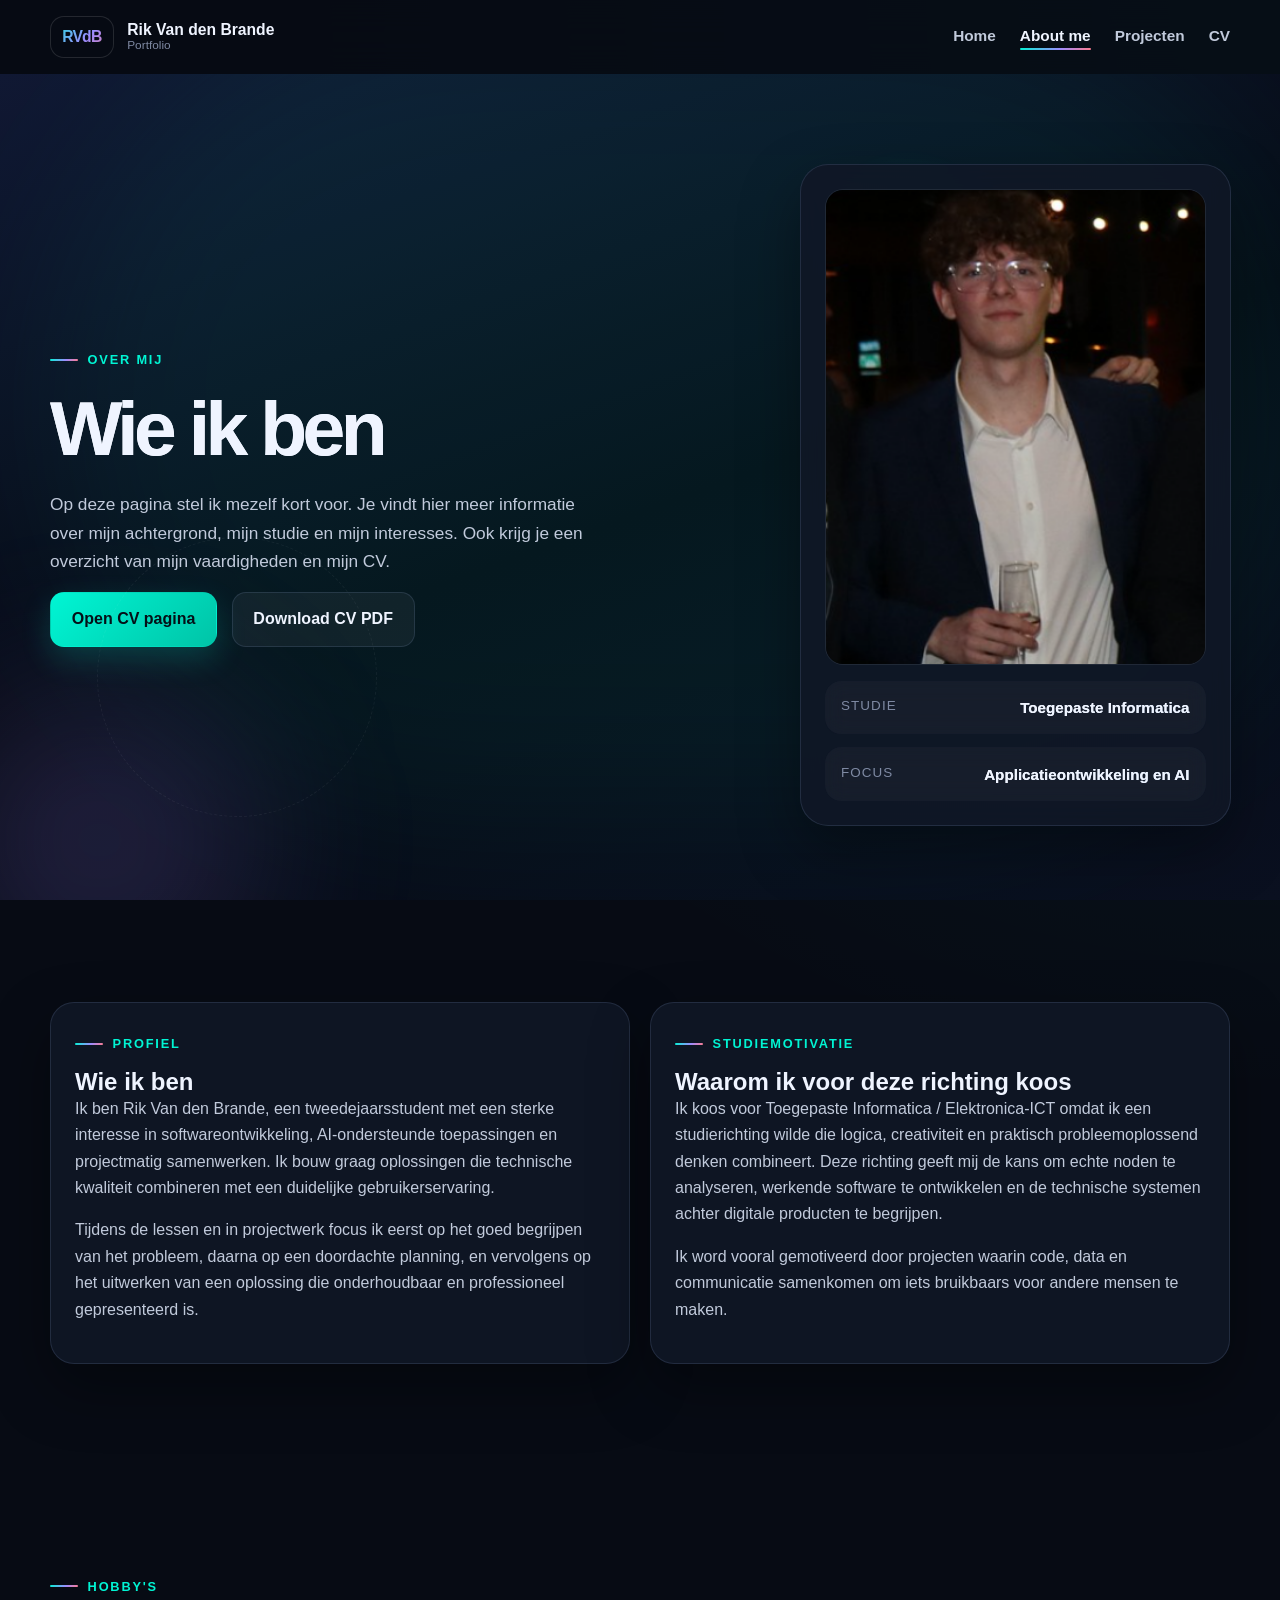
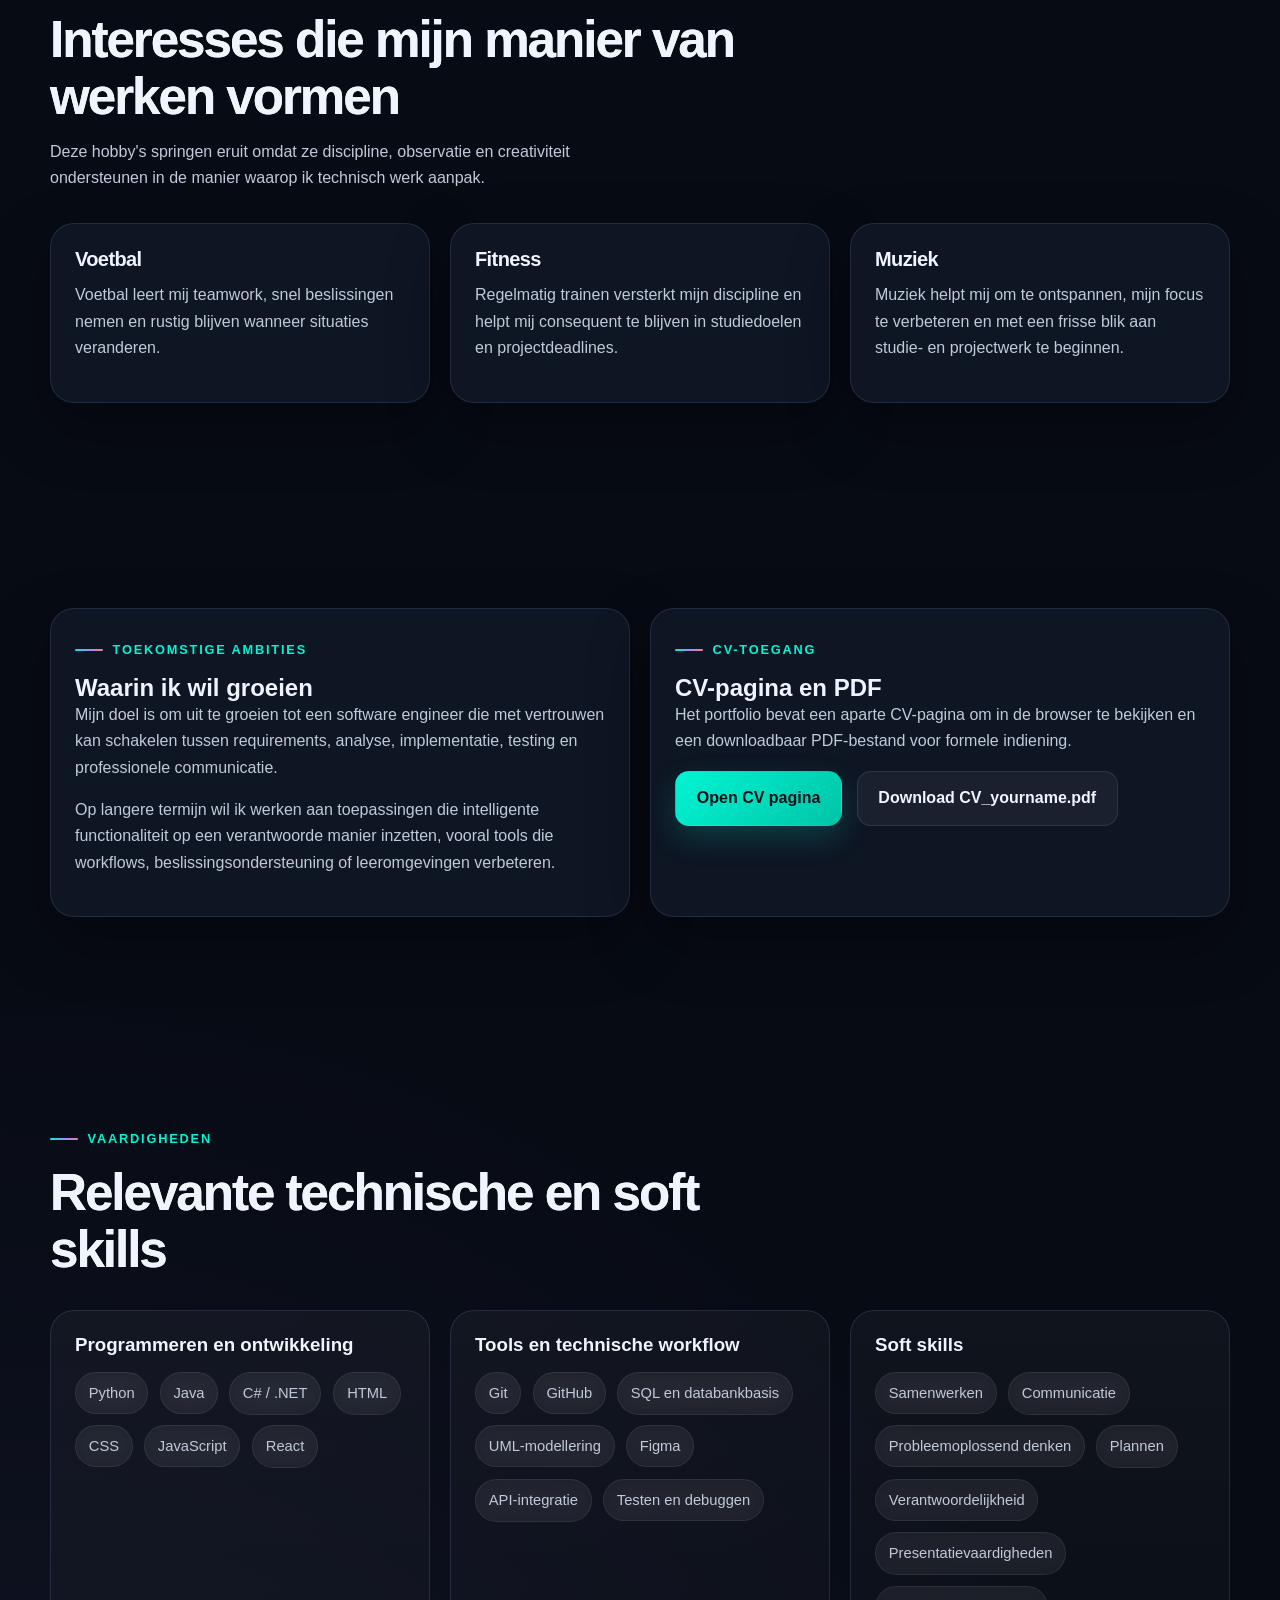
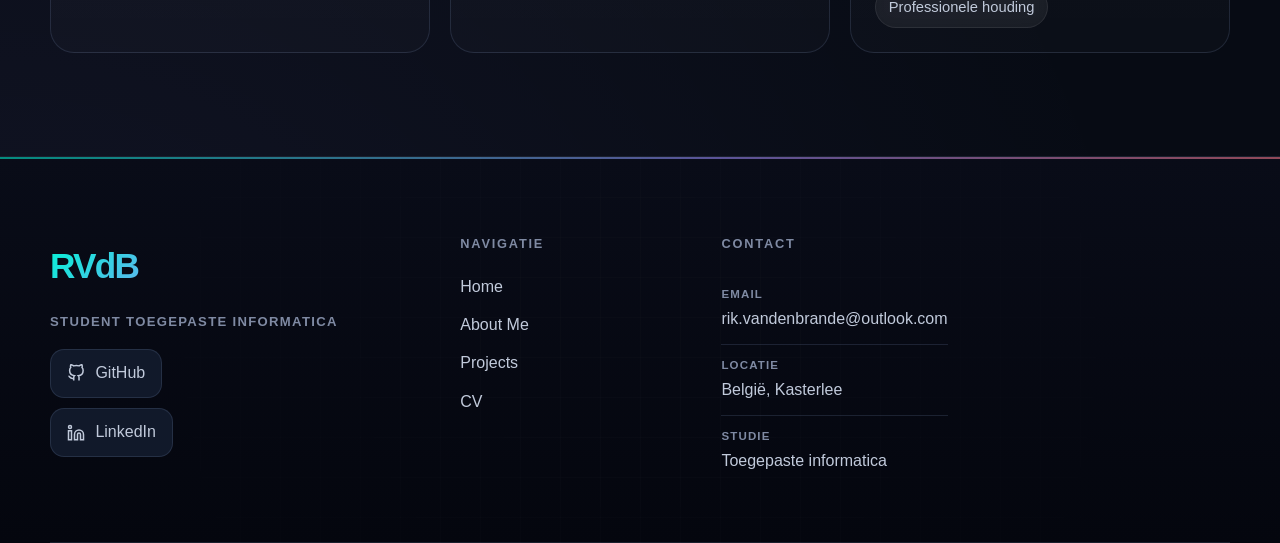
==== about.html @ 9d4559d2 "portfolio" ====
<!DOCTYPE html>
<html lang="nl">
<head>
  <meta charset="UTF-8">
  <meta name="viewport" content="width=device-width, initial-scale=1.0">
  <meta name="description" content="Over Rik Van den Brande: profiel, hobby's, motivatie, ambities en vaardigheden.">
  <title>Over Mij | Rik Van den Brande Portfolio</title>
  <link rel="stylesheet" href="portfolio.css">
</head>
<body>
  <a class="skip-link" href="#main-content">Ga naar de inhoud</a>
  <header class="site-header" id="site-header">
    <div class="container nav">
      <a class="brand" href="index.html">
        <span class="brand__mark">RVdB</span>
        <span class="brand__text">
          <span class="brand__name">Rik Van den Brande</span>
          <span class="brand__role">Portfolio</span>
        </span>
      </a>
      <button class="nav__toggle" id="nav-toggle" aria-expanded="false" aria-controls="nav-links" aria-label="Navigatie openen of sluiten">
        <span></span>
        <span></span>
        <span></span>
      </button>
      <nav aria-label="Hoofdnavigatie">
        <ul class="nav__links" id="nav-links">
          <li><a class="nav__link" href="index.html">Home</a></li>
          <li><a class="nav__link" href="about.html" aria-current="page">About me</a></li>
          <li><a class="nav__link" href="projects.html">Projecten</a></li>
          <li><a class="nav__link" href="cv.html">CV</a></li>
        </ul>
      </nav>
    </div>
  </header>

  <main class="page-main" id="main-content">
    <section class="hero">
      <div class="container page-hero__inner">
        <div class="page-hero__content">
          <div class="eyebrow">Over Mij</div>
          <h1>Wie ik ben</h1>
          <p class="lead">
            Op deze pagina stel ik mezelf kort voor. Je vindt hier meer informatie over mijn achtergrond, mijn studie en mijn interesses. Ook krijg je een overzicht van mijn vaardigheden en mijn CV.
          </p>
          <div class="action-row">
            <a class="btn btn--primary" href="cv.html">Open CV pagina</a>
            <a class="btn btn--secondary" href="CV_yourname.pdf" download>Download CV PDF</a>
          </div>
        </div>
        <aside class="hero-card" aria-label="Profielfoto en samenvatting">
          <div class="hero-card__photo">
            <img src="assets/profile-photo.png" alt="Professioneel portret van Rik Van den Brande">
          </div>
          <div class="hero-card__meta">
            <div class="meta-pill">
              <span>Studie</span>
              <strong>Toegepaste Informatica</strong>
            </div>
            <div class="meta-pill">
              <span>Focus</span>
              <strong>Applicatieontwikkeling en AI</strong>
            </div>
          </div>
        </aside>
      </div>
    </section>

    <section class="section">
      <div class="container details-grid">
        <article class="panel reveal">
          <div class="eyebrow">Profiel</div>
          <h2>Wie ik ben</h2>
          <p>
            Ik ben Rik Van den Brande, een tweedejaarsstudent met een sterke interesse in softwareontwikkeling, AI-ondersteunde toepassingen en projectmatig samenwerken. Ik bouw graag oplossingen die technische kwaliteit combineren met een duidelijke gebruikerservaring.
          </p>
          <p>
            Tijdens de lessen en in projectwerk focus ik eerst op het goed begrijpen van het probleem, daarna op een doordachte planning, en vervolgens op het uitwerken van een oplossing die onderhoudbaar en professioneel gepresenteerd is.
          </p>
        </article>

        <article class="panel reveal">
          <div class="eyebrow">Studiemotivatie</div>
          <h2>Waarom ik voor deze richting koos</h2>
          <p>
            Ik koos voor Toegepaste Informatica / Elektronica-ICT omdat ik een studierichting wilde die logica, creativiteit en praktisch probleemoplossend denken combineert. Deze richting geeft mij de kans om echte noden te analyseren, werkende software te ontwikkelen en de technische systemen achter digitale producten te begrijpen.
          </p>
          <p>
            Ik word vooral gemotiveerd door projecten waarin code, data en communicatie samenkomen om iets bruikbaars voor andere mensen te maken.
          </p>
        </article>
      </div>
    </section>

    <section class="section">
      <div class="container">
        <div class="section-header reveal">
          <div class="eyebrow">Hobby's</div>
          <h2>Interesses die mijn manier van werken vormen</h2>
          <p>Deze hobby's springen eruit omdat ze discipline, observatie en creativiteit ondersteunen in de manier waarop ik technisch werk aanpak.</p>
        </div>
        <div class="hobby-grid">
          <article class="card reveal">
            <h3>Voetbal</h3>
            <p>
              Voetbal leert mij teamwork, snel beslissingen nemen en rustig blijven wanneer situaties veranderen.
            </p>
          </article>
          <article class="card reveal">
            <h3>Fitness</h3>
            <p>
              Regelmatig trainen versterkt mijn discipline en helpt mij consequent te blijven in studiedoelen en projectdeadlines.
            </p>
          </article>
          <article class="card reveal">
            <h3>Muziek</h3>
            <p>
              Muziek helpt mij om te ontspannen, mijn focus te verbeteren en met een frisse blik aan studie- en projectwerk te beginnen.
            </p>
          </article>
        </div>
      </div>
    </section>

    <section class="section">
      <div class="container grid-two">
        <article class="panel reveal">
          <div class="eyebrow">Toekomstige ambities</div>
          <h2>Waarin ik wil groeien</h2>
          <p>
            Mijn doel is om uit te groeien tot een software engineer die met vertrouwen kan schakelen tussen requirements, analyse, implementatie, testing en professionele communicatie.
          </p>
          <p>
            Op langere termijn wil ik werken aan toepassingen die intelligente functionaliteit op een verantwoorde manier inzetten, vooral tools die workflows, beslissingsondersteuning of leeromgevingen verbeteren.
          </p>
        </article>

        <article class="panel reveal">
          <div class="eyebrow">CV-toegang</div>
          <h2>CV-pagina en PDF</h2>
          <p>
            Het portfolio bevat een aparte CV-pagina om in de browser te bekijken en een downloadbaar PDF-bestand voor formele indiening.
          </p>
          <div class="action-row">
            <a class="btn btn--primary" href="cv.html">Open CV pagina</a>
            <a class="btn btn--secondary" href="CV_yourname.pdf" download>Download CV_yourname.pdf</a>
          </div>
        </article>
      </div>
    </section>

    <section class="section">
      <div class="container">
        <div class="section-header reveal">
          <div class="eyebrow">Vaardigheden</div>
          <h2>Relevante technische en soft skills</h2>
        </div>
        <div class="skills-grid">
          <section class="skill-group reveal">
            <h3>Programmeren en ontwikkeling</h3>
            <ul>
              <li>Python</li>
              <li>Java</li>
              <li>C# / .NET</li>
              <li>HTML</li>
              <li>CSS</li>
              <li>JavaScript</li>
              <li>React</li>
            </ul>
          </section>
          <section class="skill-group reveal">
            <h3>Tools en technische workflow</h3>
            <ul>
              <li>Git</li>
              <li>GitHub</li>
              <li>SQL en databankbasis</li>
              <li>UML-modellering</li>
              <li>Figma</li>
              <li>API-integratie</li>
              <li>Testen en debuggen</li>
            </ul>
          </section>
          <section class="skill-group reveal">
            <h3>Soft skills</h3>
            <ul>
              <li>Samenwerken</li>
              <li>Communicatie</li>
              <li>Probleemoplossend denken</li>
              <li>Plannen</li>
              <li>Verantwoordelijkheid</li>
              <li>Presentatievaardigheden</li>
              <li>Professionele houding</li>
            </ul>
          </section>
        </div>
      </div>
    </section>
  </main>

  <footer class="footer">
    <div class="footer__glow-1"></div>
    <div class="footer__glow-2"></div>
    <div class="container">
      <div class="footer__main">
        <div class="footer__brand">
          <span class="footer__brand-logo">RVdB</span>
          <p class="footer__brand-tagline">Student Toegepaste informatica</p>

          <div class="footer__socials">
            <a href="https://github.com/RikVandenBrande" target="_blank" rel="noopener noreferrer" class="footer__social-btn footer__social-btn--labeled">
              <svg width="18" height="18" viewBox="0 0 24 24" fill="none" stroke="currentColor" stroke-width="2"><path d="M9 19c-5 1.5-5-2.5-7-3m14 6v-3.87a3.37 3.37 0 0 0-.94-2.61c3.14-.35 6.44-1.54 6.44-7A5.44 5.44 0 0 0 20 4.77 5.07 5.07 0 0 0 19.91 1S18.73.65 16 2.48a13.38 13.38 0 0 0-7 0C6.27.65 5.09 1 5.09 1A5.07 5.07 0 0 0 5 4.77a5.44 5.44 0 0 0-1.5 3.78c0 5.42 3.3 6.61 6.44 7A3.37 3.37 0 0 0 9 18.13V22"></path></svg>
              <span>GitHub</span>
            </a>
            <a href="https://www.linkedin.com/in/rik-van-den-brande-697075332/" target="_blank" rel="noopener noreferrer" class="footer__social-btn footer__social-btn--labeled footer__social-btn--linkedin">
              <svg width="18" height="18" viewBox="0 0 24 24" fill="none" stroke="currentColor" stroke-width="2"><path d="M16 8a6 6 0 0 1 6 6v7h-4v-7a2 2 0 0 0-2-2 2 2 0 0 0-2 2v7h-4v-7a6 6 0 0 1 6-6z"></path><rect x="2" y="9" width="4" height="12"></rect><circle cx="4" cy="4" r="2"></circle></svg>
              <span>LinkedIn</span>
            </a>
          </div>
        </div>

        <div class="footer__col">
          <h4 class="footer__col-title">Navigatie</h4>
          <ul>
            <li><a href="index.html">Home</a></li>
            <li><a href="about.html">About Me</a></li>
            <li><a href="projects.html">Projects</a></li>
            <li><a href="cv.html">CV</a></li>
          </ul>
        </div>


        <div class="footer__col">
          <h4 class="footer__col-title">Contact</h4>
          <div class="footer__contact-item">
            <span class="footer__contact-label">Email</span>
            <a href="mailto:rik.vandenbrande@outlook.com" class="footer__contact-value">rik.vandenbrande@outlook.com</a>
          </div>
          <div class="footer__contact-item">
            <span class="footer__contact-label">Locatie</span>
            <span class="footer__contact-value">België, Kasterlee</span>
          </div>
          <div class="footer__contact-item">
            <span class="footer__contact-label">Studie</span>
            <span class="footer__contact-value">Toegepaste informatica</span>
          </div>
        </div>
      </div>
    </div>
  </footer>

  <script>
    (function () {
      const header = document.getElementById("site-header");
      const toggle = document.getElementById("nav-toggle");
      const links = document.getElementById("nav-links");

      function updateHeader() {
        if (window.scrollY > 12) {
          header.classList.add("is-scrolled");
        } else {
          header.classList.remove("is-scrolled");
        }
      }

      function closeMenu() {
        toggle.setAttribute("aria-expanded", "false");
        links.classList.remove("is-open");
      }

      toggle.addEventListener("click", function () {
        const expanded = toggle.getAttribute("aria-expanded") === "true";
        toggle.setAttribute("aria-expanded", String(!expanded));
        links.classList.toggle("is-open");
      });

      links.querySelectorAll("a").forEach(function (link) {
        link.addEventListener("click", closeMenu);
      });

      // Magnetic button effect
      const buttons = document.querySelectorAll(".btn");
      buttons.forEach(function (btn) {
        btn.addEventListener("mousemove", function (e) {
          const rect = btn.getBoundingClientRect();
          const x = e.clientX - rect.left - rect.width / 2;
          const y = e.clientY - rect.top - rect.height / 2;

          btn.style.transform = `translateY(-2px) scale(1.02) translate(${x * 0.15}px, ${y * 0.15}px)`;
        });

        btn.addEventListener("mouseleave", function () {
          btn.style.transform = "";
        });
      });

      const reveals = document.querySelectorAll(".reveal");
      if ("IntersectionObserver" in window) {
        const observer = new IntersectionObserver(function (entries) {
          entries.forEach(function (entry) {
            if (entry.isIntersecting) {
              entry.target.classList.add("is-visible");
              observer.unobserve(entry.target);
            }
          });
        }, { threshold: 0.15 });

        reveals.forEach(function (item) {
          observer.observe(item);
        });
      } else {
        reveals.forEach(function (item) {
          item.classList.add("is-visible");
        });
      }

      requestAnimationFrame(function () {
        document.body.classList.add("is-ready");
      });

      updateHeader();
      window.addEventListener("scroll", updateHeader, { passive: true });
    }());
  </script>
</body>
</html>
---- portfolio.css ----
:root {
  --bg: #070b14;
  --bg-soft: #0d1320;
  --bg-card: rgba(16, 23, 38, 0.88);
  --bg-card-strong: #11192a;
  --text: #eff4ff;
  --text-soft: #c1cadb;
  --text-muted: #7f8aa3;
  --border: rgba(130, 152, 194, 0.18);
  --border-strong: rgba(0, 245, 212, 0.32);
  --cyan: #00f5d4;
  --violet: #9c8cff;
  --rose: #ff7b8d;
  --gold: #ffd166;
  --green: #44d7a8;
  --shadow: 0 24px 60px rgba(0, 0, 0, 0.36);
  --radius: 24px;
  --radius-small: 14px;
  --nav-height: 74px;
  --max-width: 1180px;
  --hero-gradient: linear-gradient(160deg, #101833 0%, #060913 52%, #0a1020 100%);
  --accent-gradient: linear-gradient(135deg, #00f5d4 0%, #9c8cff 56%, #ff7b8d 100%);
  --card-gradient: linear-gradient(135deg, rgba(0, 245, 212, 0.12), rgba(156, 140, 255, 0.08));
  --font-body: "Segoe UI", Arial, sans-serif;
  --tilt-x: 0deg;
  --tilt-y: 0deg;
}

*,
*::before,
*::after {
  box-sizing: border-box;
}

html {
  scroll-behavior: smooth;
}

body {
  margin: 0;
  min-width: 320px;
  font-family: var(--font-body);
  color: var(--text);
  background:
    radial-gradient(circle at top right, rgba(0, 245, 212, 0.08), transparent 28%),
    radial-gradient(circle at bottom left, rgba(156, 140, 255, 0.08), transparent 30%),
    var(--bg);
  line-height: 1.65;
  opacity: 0;
  transform: translateY(14px);
  transition: opacity 0.55s ease, transform 0.55s ease;
}

body.is-ready {
  opacity: 1;
  transform: translateY(0);
}

img {
  max-width: 100%;
  display: block;
}

a {
  color: inherit;
  text-decoration: none;
}

p {
  margin: 0 0 1rem;
  color: var(--text-soft);
}

ul {
  margin: 0;
  padding: 0;
  list-style: none;
}

h1,
h2,
h3,
h4 {
  margin: 0;
  line-height: 1.12;
}

.container {
  width: min(var(--max-width), calc(100% - 2rem));
  margin: 0 auto;
}

.section {
  padding: clamp(4.5rem, 8vw, 7rem) 0;
}

.section-header {
  margin-bottom: 2rem;
  max-width: 700px;
}

.eyebrow {
  display: inline-flex;
  align-items: center;
  gap: 0.6rem;
  margin-bottom: 0.9rem;
  font-size: 0.8rem;
  font-weight: 700;
  letter-spacing: 0.14em;
  text-transform: uppercase;
  color: var(--cyan);
}

.eyebrow::before {
  content: "";
  width: 28px;
  height: 2px;
  border-radius: 999px;
  background: var(--accent-gradient);
}

.section-header h2 {
  font-size: clamp(2rem, 4vw, 3.2rem);
  letter-spacing: -0.04em;
}

.section-header p {
  margin-top: 0.8rem;
  max-width: 60ch;
}

.skip-link {
  position: absolute;
  left: -9999px;
  top: 0;
}

.skip-link:focus {
  left: 1rem;
  top: 1rem;
  z-index: 500;
  padding: 0.75rem 1rem;
  border-radius: 10px;
  background: #fff;
  color: #000;
}

.site-header {
  position: fixed;
  inset: 0 0 auto 0;
  z-index: 300;
  height: var(--nav-height);
  backdrop-filter: blur(18px);
  background: rgba(7, 11, 20, 0.78);
  border-bottom: 1px solid transparent;
  transition: border-color 0.25s ease, background 0.25s ease;
}

.site-header.is-scrolled {
  border-bottom-color: var(--border);
  background: rgba(7, 11, 20, 0.92);
}

.nav {
  height: 100%;
  display: flex;
  align-items: center;
  justify-content: space-between;
  gap: 1.5rem;
}

.brand {
  display: inline-flex;
  align-items: center;
  gap: 0.85rem;
  font-weight: 700;
  transition: transform 0.22s ease;
}

.brand:hover {
  transform: translateY(-2px);
}

.brand__mark {
  display: inline-flex;
  align-items: center;
  justify-content: center;
  min-width: 56px;
  height: 42px;
  padding: 0 0.7rem;
  border-radius: 14px;
  background: rgba(255, 255, 255, 0.04);
  border: 1px solid rgba(255, 255, 255, 0.12);
  background-image: var(--accent-gradient);
  -webkit-background-clip: text;
  background-clip: text;
  -webkit-text-fill-color: transparent;
  color: transparent;
  font-size: 0.98rem;
  font-weight: 800;
  letter-spacing: -0.05em;
  line-height: 1;
  white-space: nowrap;
  transition: transform 0.25s ease, box-shadow 0.25s ease, border-color 0.25s ease;
}

.brand:hover .brand__mark {
  transform: rotate(-6deg) scale(1.04);
  box-shadow: 0 14px 26px rgba(0, 245, 212, 0.16);
  border-color: rgba(0, 245, 212, 0.24);
}

.brand__text {
  display: flex;
  flex-direction: column;
  line-height: 1.1;
}

.brand__name {
  font-size: 0.98rem;
}

.brand__role {
  font-size: 0.74rem;
  color: var(--text-muted);
  font-weight: 500;
}

.nav__links {
  display: flex;
  align-items: center;
  gap: 1.5rem;
}

.nav__link {
  position: relative;
  font-size: 0.96rem;
  font-weight: 600;
  color: var(--text-soft);
  transition: color 0.2s ease, transform 0.2s ease;
}

.nav__link::after {
  content: "";
  position: absolute;
  left: 0;
  bottom: -0.35rem;
  width: 100%;
  height: 2px;
  border-radius: 999px;
  transform: scaleX(0);
  transform-origin: left;
  transition: transform 0.22s ease;
  background: var(--accent-gradient);
}

.nav__link:hover,
.nav__link[aria-current="page"] {
  color: var(--text);
  transform: translateY(-1px);
}

.nav__link:hover::after,
.nav__link[aria-current="page"]::after {
  transform: scaleX(1);
}

.nav__toggle {
  display: none;
  width: 44px;
  height: 44px;
  padding: 0;
  border: 1px solid var(--border);
  border-radius: 12px;
  background: rgba(255, 255, 255, 0.04);
  cursor: pointer;
}

.nav__toggle span {
  display: block;
  width: 20px;
  height: 2px;
  margin: 5px auto;
  background: var(--text);
  border-radius: 999px;
  transition: transform 0.2s ease, opacity 0.2s ease;
}

.nav__toggle[aria-expanded="true"] span:nth-child(1) {
  transform: translateY(7px) rotate(45deg);
}

.nav__toggle[aria-expanded="true"] span:nth-child(2) {
  opacity: 0;
}

.nav__toggle[aria-expanded="true"] span:nth-child(3) {
  transform: translateY(-7px) rotate(-45deg);
}

.page-main {
  padding-top: var(--nav-height);
}

.hero {
  position: relative;
  overflow: hidden;
  background: var(--hero-gradient);
}

.hero::before,
.hero::after {
  content: "";
  position: absolute;
  border-radius: 999px;
  filter: blur(80px);
  pointer-events: none;
  animation: heroGlow 14s ease-in-out infinite alternate;
}

.hero__inner::before,
.page-hero__inner::before {
  content: "";
  position: absolute;
  inset: 8% 18% auto auto;
  width: 220px;
  height: 220px;
  border-radius: 50%;
  background:
    radial-gradient(circle, rgba(255, 255, 255, 0.12) 0 4%, transparent 4% 100%),
    radial-gradient(circle, rgba(0, 245, 212, 0.18), transparent 66%);
  opacity: 0.5;
  filter: blur(2px);
  animation: beaconFloat 10s ease-in-out infinite alternate;
  pointer-events: none;
}

.hero__inner::after,
.page-hero__inner::after {
  content: "";
  position: absolute;
  inset: auto auto 10% 4%;
  width: 280px;
  height: 280px;
  border-radius: 50%;
  border: 1px dashed rgba(255, 255, 255, 0.14);
  opacity: 0.4;
  animation: spinHalo 24s linear infinite;
  pointer-events: none;
}

.hero::before {
  width: 360px;
  height: 360px;
  top: -80px;
  right: -40px;
  background: rgba(0, 245, 212, 0.16);
}

.hero::after {
  width: 320px;
  height: 320px;
  bottom: -100px;
  left: -60px;
  background: rgba(156, 140, 255, 0.16);
  animation-delay: -6s;
}

@keyframes heroGlow {
  from {
    transform: translate3d(0, 0, 0) scale(1);
  }
  to {
    transform: translate3d(20px, 24px, 0) scale(1.08);
  }
}

@keyframes beaconFloat {
  from {
    transform: translate3d(0, 0, 0) scale(1);
  }
  to {
    transform: translate3d(-28px, 18px, 0) scale(1.08);
  }
}

@keyframes spinHalo {
  from {
    transform: rotate(0deg);
  }
  to {
    transform: rotate(360deg);
  }
}

.hero__inner,
.page-hero__inner {
  display: grid;
  grid-template-columns: minmax(0, 1.25fr) minmax(280px, 0.75fr);
  gap: 2rem;
  align-items: center;
  min-height: calc(100vh - var(--nav-height));
  padding: 4rem 0 3rem;
  position: relative;
  z-index: 1;
}

.hero__content h1,
.page-hero__content h1 {
  font-size: clamp(3rem, 6vw, 5.6rem);
  letter-spacing: -0.06em;
}

.hero__content,
.page-hero__content {
  opacity: 0;
  transform: translateY(22px);
  transition: opacity 0.75s ease, transform 0.75s ease;
}

.hero__content h1,
.page-hero__content h1,
.section-header h2 {
  background: linear-gradient(135deg, #ffffff 0%, #dce8ff 45%, #ffffff 100%);
  background-size: 180% auto;
  -webkit-background-clip: text;
  background-clip: text;
  animation: titleSheen 7s linear infinite;
}

.hero-name-hover {
  display: inline-block;
  cursor: default;
  user-select: none;
  position: relative;
  isolation: isolate;
}

.hero-name-hover::before {
  content: "";
  position: absolute;
  inset: -8px;
  background: linear-gradient(
    110deg,
    transparent 0%,
    transparent 44%,
    rgba(255, 255, 255, 0.22) 50%,
    transparent 56%,
    transparent 100%
  );
  background-size: 200% 100%;
  animation: nameShine 9s linear infinite;
  pointer-events: none;
  z-index: 2;
  mix-blend-mode: screen;
  filter: blur(14px);
  opacity: 0.55;
}

@keyframes nameShine {
  0% {
    background-position: 200% center;
  }
  100% {
    background-position: -200% center;
  }
}

.hero-name-hover::after {
  content: none;
}

.hero-name-hover span {
  display: inline-block;
  position: relative;
  isolation: isolate;
  transition:
    transform 0.18s ease,
    text-shadow 0.35s ease,
    filter 0.35s ease;
  text-shadow: 0 8px 18px rgba(6, 10, 18, 0.2);
}

.hero-name-hover span::before,
.hero-name-hover span::after {
  content: attr(data-text);
  position: absolute;
  inset: 0;
  opacity: 0;
  pointer-events: none;
  mix-blend-mode: screen;
  transition: opacity 0.18s ease;
}

.hero-name-hover span::before {
  color: rgba(0, 245, 212, 0.9);
  text-shadow: -0.03em 0 0 rgba(0, 245, 212, 0.5);
}

.hero-name-hover span::after {
  color: rgba(255, 123, 141, 0.9);
  text-shadow: 0.03em 0 0 rgba(255, 123, 141, 0.45);
}

.hero-name-hover:hover span {
  filter: brightness(1.03);
}

.hero-name-hover:hover span:first-child {
  animation: nameGlitchPrimary 460ms steps(2, end) 1;
}

.hero-name-hover:hover span:last-child {
  animation: nameGlitchSecondary 520ms steps(2, end) 1;
}

.hero-name-hover:hover span::before,
.hero-name-hover:hover span::after {
  opacity: 0.72;
}

.hero-name-hover:hover span::before {
  animation: glitchLayerCyan 460ms steps(2, end) 1;
}

.hero-name-hover:hover span::after {
  animation: glitchLayerRose 520ms steps(2, end) 1;
}

@keyframes nameGlitchPrimary {
  0% {
    transform: translate3d(0, 0, 0);
    text-shadow: 0 8px 18px rgba(6, 10, 18, 0.2);
  }
  20% {
    transform: translate3d(-2px, 1px, 0);
  }
  40% {
    transform: translate3d(2px, -1px, 0);
    text-shadow:
      -0.05em 0 0 rgba(0, 245, 212, 0.5),
      0.05em 0 0 rgba(255, 123, 141, 0.35),
      0 10px 22px rgba(6, 10, 18, 0.24);
  }
  60% {
    transform: translate3d(-1px, 1px, 0);
  }
  100% {
    transform: translate3d(0, 0, 0);
    text-shadow: 0 8px 18px rgba(6, 10, 18, 0.2);
  }
}

@keyframes nameGlitchSecondary {
  0% {
    transform: translate3d(0, 0, 0);
    text-shadow: 0 8px 18px rgba(6, 10, 18, 0.2);
  }
  18% {
    transform: translate3d(2px, 0, 0);
  }
  38% {
    transform: translate3d(-3px, 1px, 0);
    text-shadow:
      -0.04em 0 0 rgba(255, 123, 141, 0.42),
      0.04em 0 0 rgba(0, 245, 212, 0.42),
      0 10px 22px rgba(6, 10, 18, 0.24);
  }
  58% {
    transform: translate3d(1px, -1px, 0);
  }
  100% {
    transform: translate3d(0, 0, 0);
    text-shadow: 0 8px 18px rgba(6, 10, 18, 0.2);
  }
}

@keyframes glitchLayerCyan {
  0% {
    transform: translate3d(0, 0, 0);
    clip-path: inset(0 0 0 0);
  }
  25% {
    transform: translate3d(-4px, 0, 0);
    clip-path: inset(8% 0 55% 0);
  }
  50% {
    transform: translate3d(3px, -1px, 0);
    clip-path: inset(48% 0 18% 0);
  }
  75% {
    transform: translate3d(-2px, 1px, 0);
    clip-path: inset(72% 0 4% 0);
  }
  100% {
    transform: translate3d(0, 0, 0);
    clip-path: inset(0 0 0 0);
  }
}

@keyframes glitchLayerRose {
  0% {
    transform: translate3d(0, 0, 0);
    clip-path: inset(0 0 0 0);
  }
  20% {
    transform: translate3d(4px, 0, 0);
    clip-path: inset(14% 0 52% 0);
  }
  45% {
    transform: translate3d(-3px, 1px, 0);
    clip-path: inset(56% 0 12% 0);
  }
  70% {
    transform: translate3d(2px, -1px, 0);
    clip-path: inset(34% 0 36% 0);
  }
  100% {
    transform: translate3d(0, 0, 0);
    clip-path: inset(0 0 0 0);
  }
}

@keyframes titleSheen {
  from {
    background-position: 0% center;
  }
  to {
    background-position: 180% center;
  }
}

.hero-card {
  opacity: 0;
  transform: translateY(28px) scale(0.985);
  transition:
    opacity 0.8s ease,
    transform 0.8s ease,
    border-color 0.25s ease,
    box-shadow 0.25s ease;
}

body.is-ready .hero__content,
body.is-ready .page-hero__content,
body.is-ready .hero-card {
  opacity: 1;
  transform: translateY(0) scale(1);
}

body.is-ready .hero-card {
  transition-delay: 0.12s;
}

.hero__content p.lead,
.page-hero__content p.lead {
  max-width: 58ch;
  margin-top: 1.2rem;
  font-size: 1.08rem;
}

.hero__welcome {
  margin: 1.5rem 0 2rem;
  padding: 1rem 1.1rem;
  border: 1px solid rgba(0, 245, 212, 0.18);
  border-radius: 16px;
  background: rgba(255, 255, 255, 0.04);
  color: var(--text);
  max-width: 34rem;
  transition: transform 0.25s ease, border-color 0.25s ease, background 0.25s ease;
}

.hero__welcome:hover {
  transform: translateY(-2px);
  border-color: rgba(0, 245, 212, 0.3);
  background: rgba(255, 255, 255, 0.06);
}

.hero__actions,
.action-row {
  display: flex;
  flex-wrap: wrap;
  gap: 0.9rem;
}

.btn {
  display: inline-flex;
  align-items: center;
  justify-content: center;
  min-height: 48px;
  padding: 0.85rem 1.3rem;
  border-radius: 14px;
  font-weight: 700;
  border: 1px solid transparent;
  position: relative;
  overflow: hidden;
  transition: transform 0.2s ease, border-color 0.2s ease, background 0.2s ease, box-shadow 0.2s ease;
  cursor: pointer;
}

.btn:hover {
  transform: translateY(-2px) scale(1.02);
  animation: magneticPulse 0.6s ease;
}

@keyframes magneticPulse {
  0% {
    box-shadow: 0 0 0 0 rgba(0, 245, 212, 0.4);
  }
  50% {
    box-shadow: 0 0 0 10px rgba(0, 245, 212, 0);
  }
  100% {
    box-shadow: 0 0 0 0 rgba(0, 245, 212, 0);
  }
}

.btn::after {
  content: "";
  position: absolute;
  inset: -120% auto -120% -30%;
  width: 42%;
  transform: rotate(18deg) translateX(-180%);
  background: linear-gradient(90deg, transparent, rgba(255, 255, 255, 0.28), transparent);
  transition: transform 0.6s ease;
}

.btn:hover::after {
  transform: rotate(18deg) translateX(520%);
}

.btn--primary {
  background: linear-gradient(135deg, #00f5d4, #00c4a7);
  color: #041017;
  box-shadow: 0 12px 30px rgba(0, 245, 212, 0.18);
}

.btn--secondary {
  background: rgba(255, 255, 255, 0.05);
  border-color: var(--border);
}

.btn--primary:hover {
  box-shadow: 0 18px 36px rgba(0, 245, 212, 0.24);
}

.btn--secondary:hover {
  border-color: rgba(156, 140, 255, 0.26);
  background: rgba(156, 140, 255, 0.08);
}

.hero-card,
.panel,
.card,
.project-card,
.timeline-card,
.competency-card,
.cv-panel,
.feature-card {
  background: var(--bg-card);
  border: 1px solid var(--border);
  box-shadow: var(--shadow);
  backdrop-filter: blur(12px);
}

.hero-card {
  border-radius: 28px;
  padding: 1.5rem;
  position: relative;
  overflow: hidden;
  transform-style: preserve-3d;
}

.hero-card::before,
.panel::before,
.card::before,
.project-quicklink::before,
.project-card::before,
.competency-card::before,
.cv-panel::before,
.feature-card::before {
  content: "";
  position: absolute;
  inset: 0;
  background: linear-gradient(135deg, rgba(0, 245, 212, 0.1), transparent 35%, rgba(156, 140, 255, 0.08));
  opacity: 0;
  pointer-events: none;
  transition: opacity 0.3s ease;
}

.hero-card::after,
.panel::after,
.card::after,
.project-quicklink::after,
.project-card::after,
.competency-card::after,
.cv-panel::after,
.feature-card::after {
  content: none;
}

.hero-card:hover::before,
.panel:hover::before,
.card:hover::before,
.project-quicklink:hover::before,
.project-card:hover::before,
.competency-card:hover::before,
.cv-panel:hover::before,
.feature-card:hover::before {
  opacity: 1;
}

.hero-card__photo {
  aspect-ratio: 4 / 5;
  overflow: hidden;
  border-radius: 22px;
  border: 1px solid rgba(255, 255, 255, 0.08);
  transform: translateZ(0);
}

.hero-card__photo img {
  width: 100%;
  height: 100%;
  object-fit: cover;
  transition: transform 0.7s ease, filter 0.35s ease;
}

.hero-card:hover .hero-card__photo img {
  transform: scale(1.045);
  filter: saturate(1.06);
}

.hero-card__meta {
  display: grid;
  gap: 0.8rem;
  margin-top: 1rem;
}

.meta-pill {
  display: flex;
  justify-content: space-between;
  gap: 1rem;
  padding: 0.9rem 1rem;
  border-radius: 16px;
  background: rgba(255, 255, 255, 0.03);
  transition: transform 0.22s ease, background 0.22s ease;
}

.hero-card:hover .meta-pill {
  transform: translateX(4px);
  background: rgba(255, 255, 255, 0.045);
}

.meta-pill span:first-child {
  color: var(--text-muted);
  font-size: 0.84rem;
  text-transform: uppercase;
  letter-spacing: 0.08em;
}

.meta-pill strong {
  display: block;
  font-size: 0.95rem;
}

.grid-two,
.grid-three,
.skills-grid,
.projects-overview,
.competency-grid,
.cv-grid,
.gallery-grid,
.details-grid,
.hobby-grid,
.contact-grid {
  display: grid;
  gap: 1.25rem;
}

.grid-two,
.details-grid,
.cv-grid {
  grid-template-columns: repeat(2, minmax(0, 1fr));
}

.grid-three,
.skills-grid,
.projects-overview,
.competency-grid,
.gallery-grid,
.hobby-grid,
.contact-grid {
  grid-template-columns: repeat(3, minmax(0, 1fr));
}

.panel,
.card,
.feature-card,
.cv-panel {
  border-radius: var(--radius);
  padding: 1.5rem;
  position: relative;
  overflow: hidden;
  transition: transform 0.24s ease, border-color 0.24s ease, box-shadow 0.24s ease, background 0.24s ease;
}

.panel:hover,
.card:hover,
.feature-card:hover,
.cv-panel:hover,
.competency-card:hover,
.project-quicklink:hover {
  transform: translateY(-8px) rotateX(0.8deg) rotateY(-0.8deg);
  border-color: rgba(0, 245, 212, 0.22);
  box-shadow: 0 28px 52px rgba(0, 0, 0, 0.32);
}

.card h3,
.feature-card h3,
.cv-panel h3,
.timeline-card h3,
.project-card h3 {
  font-size: 1.25rem;
  letter-spacing: -0.03em;
  margin-bottom: 0.75rem;
}

.list {
  display: grid;
  gap: 0.7rem;
}

.list li {
  position: relative;
  padding-left: 1rem;
  color: var(--text-soft);
}

.list li::before {
  content: "";
  position: absolute;
  left: 0;
  top: 0.7rem;
  width: 6px;
  height: 6px;
  border-radius: 999px;
  background: var(--cyan);
}

.skill-group {
  border-radius: var(--radius);
  padding: 1.5rem;
  background: linear-gradient(180deg, rgba(255, 255, 255, 0.04), rgba(255, 255, 255, 0.02));
  border: 1px solid var(--border);
  transition: transform 0.24s ease, border-color 0.24s ease, box-shadow 0.24s ease;
}

.skill-group:hover {
  transform: translateY(-8px) rotateX(0.7deg);
  border-color: rgba(156, 140, 255, 0.24);
  box-shadow: 0 24px 48px rgba(0, 0, 0, 0.28);
}

.skill-group ul {
  display: flex;
  flex-wrap: wrap;
  gap: 0.7rem;
  margin-top: 1rem;
}

.skill-group li,
.tag {
  display: inline-flex;
  align-items: center;
  padding: 0.5rem 0.8rem;
  border-radius: 999px;
  background: rgba(255, 255, 255, 0.05);
  border: 1px solid rgba(255, 255, 255, 0.08);
  color: var(--text-soft);
  font-size: 0.92rem;
  transition: transform 0.18s ease, border-color 0.18s ease, background 0.18s ease, color 0.18s ease;
}

.skill-group li:hover,
.tag:hover {
  transform: translateY(-2px);
  border-color: rgba(0, 245, 212, 0.24);
  background: rgba(0, 245, 212, 0.08);
  color: var(--text);
}

.project-quicklink {
  display: flex;
  flex-direction: column;
  gap: 1rem;
  padding: 1.5rem;
  border-radius: var(--radius);
  border: 1px solid var(--border);
  background: linear-gradient(135deg, rgba(255, 255, 255, 0.05), rgba(255, 255, 255, 0.02));
  position: relative;
  overflow: hidden;
  transition: transform 0.24s ease, border-color 0.24s ease, box-shadow 0.24s ease;
}

.project-quicklink:hover {
  transform: translateY(-8px) scale(1.01);
  border-color: rgba(156, 140, 255, 0.24);
  box-shadow: 0 26px 52px rgba(0, 0, 0, 0.3);
}

.project-quicklink__top {
  position: relative;
  z-index: 1;
}

.project-summary,
.project-quicklink .link-arrow {
  position: relative;
  z-index: 1;
}

.project-quicklink__top {
  display: flex;
  justify-content: space-between;
  gap: 1rem;
  align-items: flex-start;
  flex-wrap: wrap;
}

.badge {
  display: inline-flex;
  align-items: center;
  justify-content: center;
  gap: 0.45rem;
  width: fit-content;
  min-height: 2rem;
  padding: 0.5rem 0.85rem;
  border-radius: 999px;
  font-size: 0.76rem;
  line-height: 1.1;
  letter-spacing: 0.08em;
  text-transform: uppercase;
  font-weight: 700;
  white-space: nowrap;
  flex-shrink: 0;
  position: relative;
  transition: transform 0.2s ease;
}

.badge:hover {
  animation: glitchBadge 0.5s ease;
}

@keyframes glitchBadge {
  0%, 100% {
    transform: translate(0);
  }
  20% {
    transform: translate(-2px, 2px);
  }
  40% {
    transform: translate(2px, -2px);
  }
  60% {
    transform: translate(-1px, -1px);
  }
  80% {
    transform: translate(1px, 1px);
  }
}

.badge--cyan {
  color: var(--cyan);
  background: rgba(0, 245, 212, 0.1);
}

.badge--violet {
  color: var(--violet);
  background: rgba(156, 140, 255, 0.1);
}

.badge--rose {
  color: var(--rose);
  background: rgba(255, 123, 141, 0.1);
}

.badge--green {
  color: var(--green);
  background: rgba(68, 215, 168, 0.12);
}

.badge--gold {
  color: var(--gold);
  background: rgba(255, 209, 102, 0.1);
}

.project-summary {
  color: var(--text-soft);
}

.link-arrow {
  color: var(--cyan);
  font-weight: 700;
  transition: letter-spacing 0.18s ease, color 0.18s ease;
}

.project-quicklink:hover .link-arrow,
.footer__col ul a:hover,
.footer__contact-value:hover {
  letter-spacing: 0.02em;
}

.timeline {
  display: grid;
  gap: 1rem;
}

.timeline-card {
  border-radius: var(--radius);
  padding: 1.5rem;
  transition: transform 0.24s ease, border-color 0.24s ease, box-shadow 0.24s ease;
}

.timeline-card:hover {
  transform: translateX(12px) scale(1.01);
  border-color: rgba(0, 245, 212, 0.2);
  box-shadow: 0 24px 48px rgba(0, 0, 0, 0.28);
}

.timeline-card__year {
  display: inline-block;
  margin-bottom: 0.8rem;
  color: var(--cyan);
  font-size: 0.8rem;
  letter-spacing: 0.08em;
  text-transform: uppercase;
  font-weight: 700;
}

.project-card {
  border-radius: 28px;
  padding: 1.7rem;
  margin-bottom: 1.5rem;
  position: relative;
  overflow: hidden;
  transition: transform 0.24s ease, border-color 0.24s ease, box-shadow 0.24s ease;
}

.project-card:hover {
  transform: translateY(-10px) scale(1.004);
  border-color: rgba(0, 245, 212, 0.22);
  box-shadow: 0 30px 56px rgba(0, 0, 0, 0.34);
}

.project-card__header {
  display: flex;
  justify-content: space-between;
  align-items: start;
  gap: 1rem;
  margin-bottom: 1.25rem;
}

.project-card__meta {
  display: flex;
  flex-wrap: wrap;
  gap: 0.6rem;
  margin-top: 0.9rem;
}

.project-card__content {
  display: grid;
  gap: 1rem;
}

.project-card section {
  padding: 1rem 0;
  border-top: 1px solid rgba(255, 255, 255, 0.08);
}

.project-card section:first-of-type {
  border-top: 0;
  padding-top: 0;
}

.project-card h4 {
  margin-bottom: 0.55rem;
  font-size: 1rem;
  color: var(--text);
}

.gallery-grid figure {
  margin: 0;
  overflow: hidden;
  border-radius: 18px;
  border: 1px solid rgba(255, 255, 255, 0.08);
  background: rgba(255, 255, 255, 0.03);
  transition: transform 0.24s ease, border-color 0.24s ease, box-shadow 0.24s ease;
}

.gallery-grid img {
  width: 100%;
  height: 210px;
  object-fit: cover;
  transition: transform 0.7s ease, filter 0.35s ease;
}

.gallery-grid figcaption {
  padding: 0.8rem 1rem 1rem;
  color: var(--text-soft);
  font-size: 0.92rem;
}

.gallery-grid figure:hover {
  transform: translateY(-8px) rotate(-0.4deg);
  border-color: rgba(156, 140, 255, 0.24);
  box-shadow: 0 24px 46px rgba(0, 0, 0, 0.3);
}

.gallery-grid figure:hover img {
  transform: scale(1.04);
  filter: saturate(1.08);
}

.competency-card {
  border-radius: 22px;
  padding: 1.35rem;
  transition: transform 0.24s ease, border-color 0.24s ease, box-shadow 0.24s ease;
  position: relative;
  overflow: hidden;
}

.competency-card h3 {
  font-size: 1rem;
  margin-bottom: 0.5rem;
}

.cv-layout {
  display: grid;
  grid-template-columns: minmax(0, 1.2fr) minmax(280px, 0.8fr);
  gap: 1.5rem;
  align-items: start;
}

.cv-panel--accent {
  background: linear-gradient(135deg, rgba(0, 245, 212, 0.12), rgba(156, 140, 255, 0.12));
}

.cv-heading {
  display: flex;
  justify-content: space-between;
  gap: 1rem;
  align-items: start;
  margin-bottom: 1rem;
}

.cv-block + .cv-block {
  margin-top: 1.5rem;
  padding-top: 1.5rem;
  border-top: 1px solid rgba(255, 255, 255, 0.08);
}

.cv-item + .cv-item {
  margin-top: 1rem;
}

.cv-item__meta {
  color: var(--cyan);
  font-size: 0.82rem;
  font-weight: 700;
  text-transform: uppercase;
  letter-spacing: 0.08em;
  margin-bottom: 0.35rem;
}

.cv-download {
  display: flex;
  flex-wrap: wrap;
  gap: 0.9rem;
  margin-top: 1.4rem;
}

.stats-row {
  display: grid;
  grid-template-columns: repeat(3, minmax(0, 1fr));
  gap: 1rem;
  margin-top: 1.8rem;
}

.stat-card {
  padding: 1.2rem;
  border-radius: 18px;
  background: rgba(255, 255, 255, 0.04);
  border: 1px solid rgba(255, 255, 255, 0.07);
  transition: transform 0.24s ease, border-color 0.24s ease, box-shadow 0.24s ease;
}

.stat-card:hover {
  transform: translateY(-8px) scale(1.02);
  border-color: rgba(0, 245, 212, 0.2);
  box-shadow: 0 22px 40px rgba(0, 0, 0, 0.24);
}

.stat-card strong,
.meta-pill strong {
  background: linear-gradient(135deg, #ffffff 0%, #cde7ff 45%, #ffffff 100%);
  background-size: 180% auto;
  -webkit-background-clip: text;
  background-clip: text;
  animation: titleSheen 8s linear infinite;
}

.hero__welcome,
.meta-pill,
.stat-card,
.skill-group li,
.tag,
.footer__badge,
.badge {
  backdrop-filter: blur(10px);
}

.stat-card strong {
  display: block;
  font-size: 1.85rem;
  letter-spacing: -0.05em;
  margin-bottom: 0.35rem;
}

.site-footer {
  padding: 2rem 0 2.4rem;
  border-top: 1px solid var(--border);
  background: rgba(7, 11, 20, 0.7);
}

.site-footer__inner {
  display: flex;
  justify-content: space-between;
  gap: 1rem;
  align-items: center;
  flex-wrap: wrap;
}

.site-footer__links {
  display: flex;
  flex-wrap: wrap;
  gap: 1rem;
  color: var(--text-soft);
}

.site-footer p {
  margin: 0;
  color: var(--text-muted);
}

.footer {
  position: relative;
  overflow: hidden;
  background: linear-gradient(180deg, #090c18 0%, #04060e 100%);
  border-top: 1px solid var(--border);
  padding-top: 5rem;
}

.footer::after {
  content: "";
  position: absolute;
  inset: 0;
  background-image:
    linear-gradient(rgba(255, 255, 255, 0.03) 1px, transparent 1px),
    linear-gradient(90deg, rgba(255, 255, 255, 0.03) 1px, transparent 1px);
  background-size: 40px 40px;
  mask-image: radial-gradient(circle at center, black 20%, transparent 90%);
  opacity: 0.4;
  pointer-events: none;
}

.footer::before {
  content: "";
  position: absolute;
  top: 0;
  left: 0;
  right: 0;
  height: 2px;
  background: var(--accent-gradient);
  opacity: 0.55;
}

.footer__glow-1,
.footer__glow-2 {
  display: none;
}

.footer__main {
  display: grid;
  grid-template-columns: 1.7fr 1fr 1fr 1.1fr;
  gap: 3rem;
  padding-bottom: 3.5rem;
  border-bottom: 1px solid var(--border);
  position: relative;
  z-index: 1;
}

.footer__brand-logo {
  display: block;
  font-size: 2.2rem;
  font-weight: 800;
  letter-spacing: -0.05em;
  background: var(--accent-gradient);
  -webkit-background-clip: text;
  -webkit-text-fill-color: transparent;
  background-clip: text;
  margin-bottom: 1rem;
}

.footer__brand-tagline {
  font-size: 0.82rem;
  font-weight: 600;
  letter-spacing: 0.1em;
  text-transform: uppercase;
  color: var(--text-muted);
  margin-bottom: 1rem;
}

.footer__brand-desc {
  max-width: 320px;
  margin-bottom: 1.4rem;
}

.footer__socials {
  display: flex;
  flex-direction: column;
  gap: 0.65rem;
}

.footer__social-btn {
  display: inline-flex;
  align-items: center;
  gap: 0.65rem;
  width: fit-content;
  padding: 0.65rem 1rem;
  border-radius: var(--radius-small);
  background: var(--bg-card-strong);
  border: 1px solid var(--border);
  color: var(--text-soft);
  transition: border-color 0.25s ease, background 0.25s ease, transform 0.25s ease, box-shadow 0.25s ease;
}

.footer__social-btn:hover {
  transform: translateX(4px);
  box-shadow: 0 16px 28px rgba(0, 0, 0, 0.22);
}

.footer__social-btn svg {
  transition: transform 0.22s ease;
}

.footer__social-btn:hover svg {
  transform: scale(1.14) rotate(-6deg);
}

.footer__social-btn--linkedin:hover {
  border-color: rgba(156, 140, 255, 0.35);
  background: rgba(156, 140, 255, 0.08);
  color: var(--violet);
}

.footer__social-btn--email:hover {
  border-color: rgba(255, 123, 141, 0.35);
  background: rgba(255, 123, 141, 0.08);
  color: var(--rose);
}

.footer__social-btn--labeled:not(.footer__social-btn--linkedin):not(.footer__social-btn--email):hover {
  border-color: rgba(0, 245, 212, 0.35);
  background: rgba(0, 245, 212, 0.08);
  color: var(--cyan);
}

.footer__col-title {
  font-size: 0.8rem;
  font-weight: 700;
  letter-spacing: 0.14em;
  text-transform: uppercase;
  color: var(--text-muted);
  margin-bottom: 1.4rem;
}

.footer__col ul {
  display: flex;
  flex-direction: column;
  gap: 0.75rem;
}

.footer__col ul a {
  color: var(--text-soft);
  transition: color 0.2s ease, padding-left 0.2s ease;
}

.footer__col ul a:hover {
  color: var(--cyan);
  padding-left: 5px;
}

.footer__available {
  display: flex;
  align-items: center;
  gap: 0.65rem;
  background: rgba(68, 215, 168, 0.08);
  border: 1px solid rgba(68, 215, 168, 0.25);
  border-radius: 14px;
  padding: 0.8rem 1rem;
  margin-bottom: 1.2rem;
}

.footer__available-dot {
  width: 9px;
  height: 9px;
  border-radius: 50%;
  background: var(--green);
  box-shadow: 0 0 0 0 rgba(68, 215, 168, 0.5);
  animation: footerPulse 2.2s ease-in-out infinite;
}

@keyframes footerPulse {
  0%, 100% {
    box-shadow: 0 0 0 0 rgba(68, 215, 168, 0.5);
  }
  50% {
    box-shadow: 0 0 0 9px rgba(68, 215, 168, 0);
  }
}

.footer__available-text {
  font-size: 0.92rem;
  font-weight: 600;
  color: var(--green);
}

.footer__contact-item {
  display: flex;
  flex-direction: column;
  gap: 0.15rem;
  padding: 0.7rem 0;
  border-bottom: 1px solid var(--border);
}

.footer__contact-item:last-child {
  border-bottom: 0;
}

.footer__contact-label {
  font-size: 0.72rem;
  font-weight: 700;
  letter-spacing: 0.1em;
  text-transform: uppercase;
  color: var(--text-muted);
}

.footer__contact-value {
  color: var(--text-soft);
}

.footer__bottom {
  display: flex;
  align-items: center;
  justify-content: space-between;
  gap: 1rem;
  flex-wrap: wrap;
  padding: 2rem 0;
  position: relative;
  z-index: 1;
}

.footer__copy {
  font-size: 0.92rem;
  color: var(--text-muted);
}

.footer__badges {
  display: flex;
  gap: 0.6rem;
  flex-wrap: wrap;
}

.footer__badge {
  position: relative;
  display: inline-flex;
  align-items: center;
  justify-content: center;
  font-size: 0.74rem;
  font-weight: 600;
  line-height: 1.1;
  padding: 0.45rem 0.8rem;
  border-radius: 999px;
  overflow: hidden;
  transition: background-color 0.2s ease, border-color 0.2s ease, color 0.2s ease;
}

.footer__badge:hover {
  transform: none;
}

.badge {
  position: relative;
  overflow: hidden;
}

.badge::after {
  content: "";
  position: absolute;
  inset: 0;
  background: linear-gradient(90deg, transparent, rgba(255, 255, 255, 0.16), transparent);
  transform: translateX(-120%);
  transition: transform 0.55s ease;
}

.badge:hover::after {
  transform: translateX(120%);
}

.reveal {
  opacity: 0;
  transform: translateY(22px) scale(0.98);
  transition: opacity 0.6s ease, transform 0.6s ease, filter 0.6s ease;
  filter: blur(8px);
}

.reveal.is-visible {
  opacity: 1;
  transform: translateY(0) scale(1);
  filter: blur(0);
}

.panel,
.card,
.project-quicklink,
.project-card,
.competency-card,
.cv-panel,
.feature-card,
.skill-group,
.timeline-card,
.stat-card,
.hero-card,
.gallery-grid figure {
  will-change: transform;
}

.footer__badge--cyan {
  color: var(--cyan);
  background: rgba(0, 245, 212, 0.1);
  border: 1px solid rgba(0, 245, 212, 0.22);
}

.footer__badge--violet {
  color: var(--violet);
  background: rgba(156, 140, 255, 0.1);
  border: 1px solid rgba(156, 140, 255, 0.22);
}

.footer__badge--rose {
  color: var(--rose);
  background: rgba(255, 123, 141, 0.1);
  border: 1px solid rgba(255, 123, 141, 0.22);
}

.muted {
  color: var(--text-muted);
}

/* Floating particles effect */
.hero::before {
  content: "";
  position: absolute;
  width: 100%;
  height: 100%;
  background-image: 
    radial-gradient(circle at 20% 30%, rgba(0, 245, 212, 0.15) 1px, transparent 1px),
    radial-gradient(circle at 60% 70%, rgba(156, 140, 255, 0.15) 1px, transparent 1px),
    radial-gradient(circle at 80% 20%, rgba(255, 123, 141, 0.15) 1px, transparent 1px);
  background-size: 50px 50px, 80px 80px, 100px 100px;
  animation: particleFloat 20s linear infinite;
  pointer-events: none;
  opacity: 0.4;
  z-index: 0;
}

@keyframes particleFloat {
  0% {
    transform: translateY(0);
  }
  100% {
    transform: translateY(-50px);
  }
}

/* Text glow effect on hover */
.hero__content h1:hover,
.page-hero__content h1:hover {
  text-shadow: 
    0 0 20px rgba(0, 245, 212, 0.6),
    0 0 40px rgba(0, 245, 212, 0.4),
    0 0 60px rgba(0, 245, 212, 0.2);
  transition: text-shadow 0.3s ease;
}

/* Ripple effect for stats cards */
.stat-card {
  position: relative;
  overflow: hidden;
}

.stat-card::before {
  content: "";
  position: absolute;
  top: 50%;
  left: 50%;
  width: 0;
  height: 0;
  border-radius: 50%;
  background: radial-gradient(circle, rgba(0, 245, 212, 0.3), transparent);
  transform: translate(-50%, -50%);
  transition: width 0.6s ease, height 0.6s ease;
}

.stat-card:hover::before {
  width: 300px;
  height: 300px;
}

/* Smooth color transition for links */
.link-arrow::after {
  content: "→";
  display: inline-block;
  margin-left: 0.5rem;
  transition: transform 0.3s ease, margin-left 0.3s ease;
}

.link-arrow:hover::after {
  transform: translateX(5px);
  margin-left: 0.8rem;
}

/* Skill group animation */
.skill-group li {
  transition: transform 0.2s ease, color 0.2s ease;
}

.skill-group:hover li {
  opacity: 0.5;
}

.skill-group li:hover {
  transform: translateX(10px) scale(1.05);
  opacity: 1 !important;
  color: var(--cyan);
}

/* Hero card photo zoom effect */
.hero-card__photo {
  overflow: hidden;
  border-radius: 18px;
}

.hero-card__photo img {
  transition: transform 0.5s ease, filter 0.5s ease;
}

.hero-card:hover .hero-card__photo img {
  transform: scale(1.1);
  filter: brightness(1.1);
}

/* Eyebrow pulse animation */
.eyebrow::before {
  animation: eyebrowPulse 2s ease-in-out infinite;
}

@keyframes eyebrowPulse {
  0%, 100% {
    opacity: 1;
  }
  50% {
    opacity: 0.5;
  }
}

/* Footer social button icons rotate */
.footer__social-btn:hover svg {
  animation: iconSpin 0.6s ease;
}

@keyframes iconSpin {
  0% {
    transform: scale(1) rotate(0deg);
  }
  50% {
    transform: scale(1.14) rotate(180deg);
  }
  100% {
    transform: scale(1.14) rotate(360deg);
  }
}

@media (max-width: 980px) {
  .hero__inner,
  .page-hero__inner,
  .cv-layout,
  .grid-two,
  .details-grid,
  .cv-grid {
    grid-template-columns: 1fr;
  }

  .grid-three,
  .skills-grid,
  .projects-overview,
  .competency-grid,
  .gallery-grid,
  .hobby-grid,
  .contact-grid {
    grid-template-columns: repeat(2, minmax(0, 1fr));
  }

  .hero-card {
    max-width: 460px;
  }

  .footer__main {
    grid-template-columns: 1fr 1fr;
    gap: 2.5rem;
  }
}

@media (max-width: 760px) {
  .nav__toggle {
    display: block;
  }

  .nav__links {
    position: fixed;
    inset: var(--nav-height) 1rem auto 1rem;
    display: none;
    flex-direction: column;
    align-items: stretch;
    gap: 0.2rem;
    padding: 0.75rem;
    border-radius: 20px;
    border: 1px solid var(--border);
    background: rgba(10, 15, 25, 0.96);
    box-shadow: var(--shadow);
  }

  .nav__links.is-open {
    display: flex;
  }

  .nav__link {
    padding: 0.8rem 0.9rem;
    border-radius: 12px;
  }

  .nav__link::after {
    display: none;
  }

  .nav__link:hover,
  .nav__link[aria-current="page"] {
    background: rgba(255, 255, 255, 0.05);
  }

  .section {
    padding: 4rem 0;
  }

  .hero__content h1,
  .page-hero__content h1 {
    font-size: clamp(2.5rem, 10vw, 4rem);
  }

  .stats-row,
  .grid-three,
  .skills-grid,
  .projects-overview,
  .competency-grid,
  .gallery-grid,
  .hobby-grid,
  .contact-grid {
    grid-template-columns: 1fr;
  }

  .project-card__header,
  .cv-heading,
  .site-footer__inner {
    flex-direction: column;
    align-items: start;
  }

  .footer__main {
    grid-template-columns: 1fr;
  }

  .footer__bottom {
    flex-direction: column;
    align-items: start;
  }
}
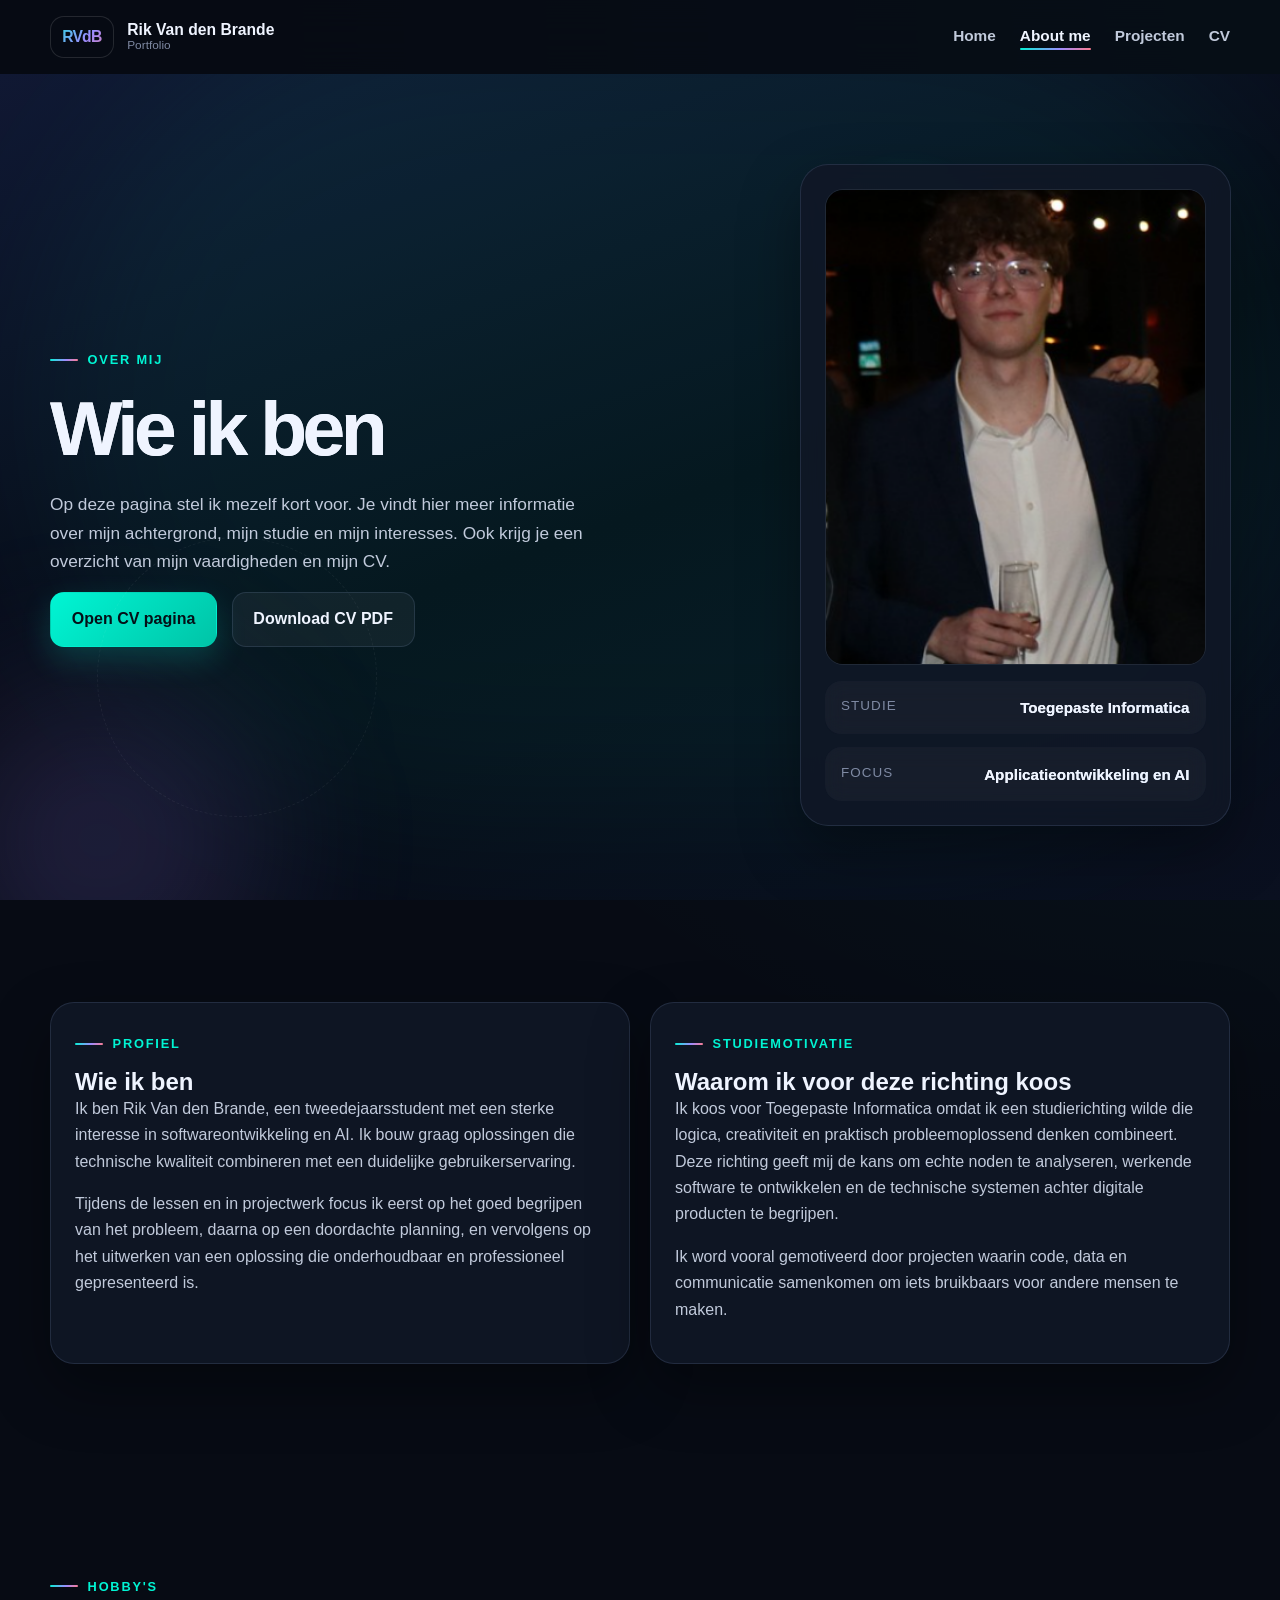
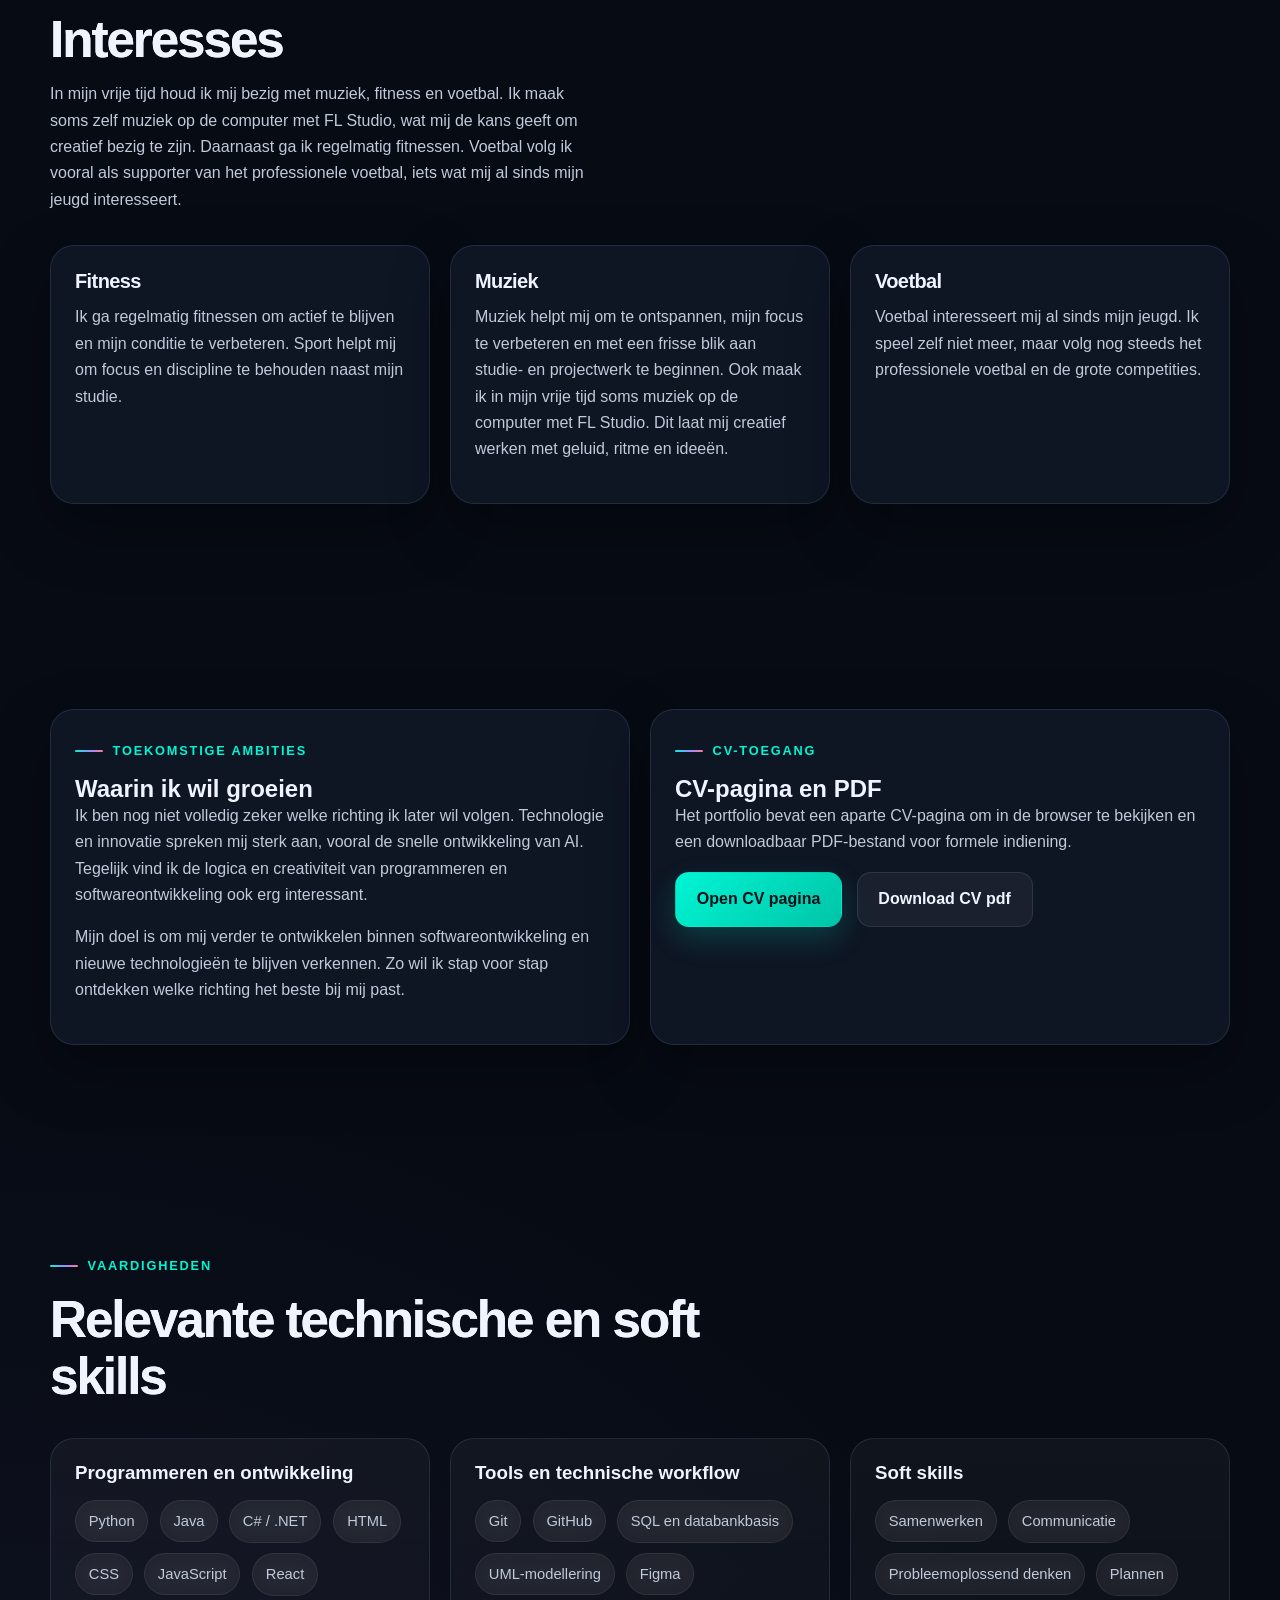
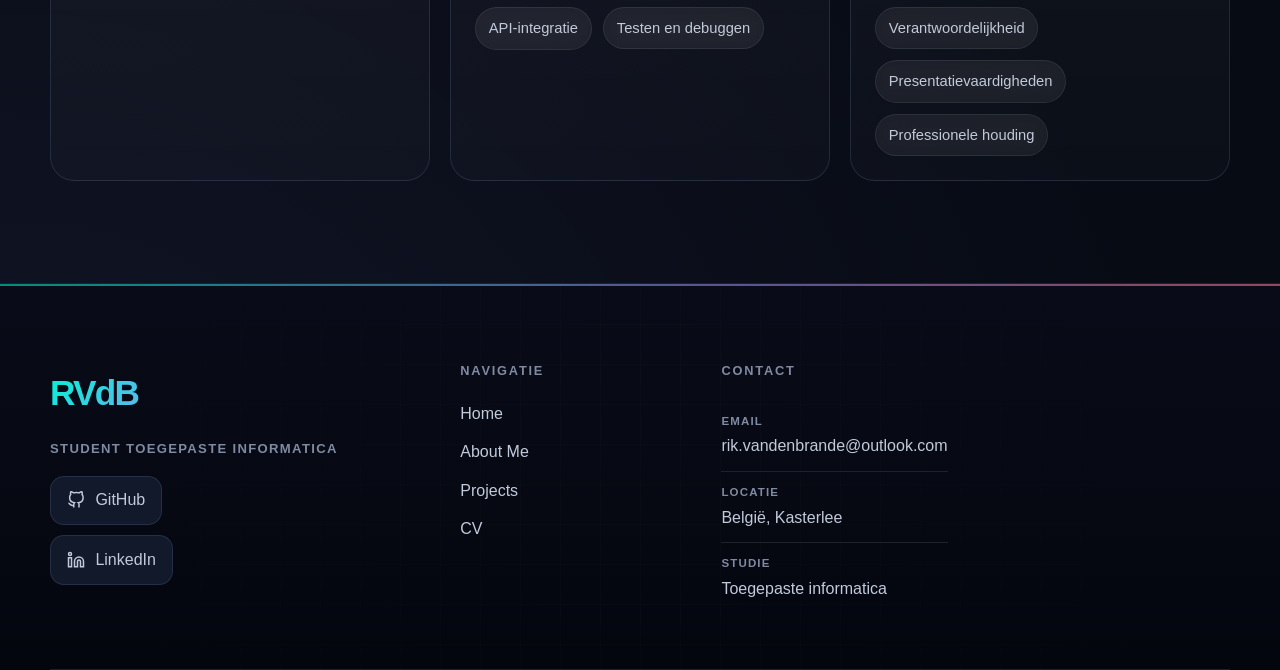
==== commit 578e4c74: "about me" ====
--- a/about.html
+++ b/about.html
@@ -72,7 +72,7 @@
           <div class="eyebrow">Profiel</div>
           <h2>Wie ik ben</h2>
           <p>
-            Ik ben Rik Van den Brande, een tweedejaarsstudent met een sterke interesse in softwareontwikkeling, AI-ondersteunde toepassingen en projectmatig samenwerken. Ik bouw graag oplossingen die technische kwaliteit combineren met een duidelijke gebruikerservaring.
+            Ik ben Rik Van den Brande, een tweedejaarsstudent met een sterke interesse in softwareontwikkeling en AI. Ik bouw graag oplossingen die technische kwaliteit combineren met een duidelijke gebruikerservaring.
           </p>
           <p>
             Tijdens de lessen en in projectwerk focus ik eerst op het goed begrijpen van het probleem, daarna op een doordachte planning, en vervolgens op het uitwerken van een oplossing die onderhoudbaar en professioneel gepresenteerd is.
@@ -83,7 +83,7 @@
           <div class="eyebrow">Studiemotivatie</div>
           <h2>Waarom ik voor deze richting koos</h2>
           <p>
-            Ik koos voor Toegepaste Informatica / Elektronica-ICT omdat ik een studierichting wilde die logica, creativiteit en praktisch probleemoplossend denken combineert. Deze richting geeft mij de kans om echte noden te analyseren, werkende software te ontwikkelen en de technische systemen achter digitale producten te begrijpen.
+            Ik koos voor Toegepaste Informatica omdat ik een studierichting wilde die logica, creativiteit en praktisch probleemoplossend denken combineert. Deze richting geeft mij de kans om echte noden te analyseren, werkende software te ontwikkelen en de technische systemen achter digitale producten te begrijpen.
           </p>
           <p>
             Ik word vooral gemotiveerd door projecten waarin code, data en communicatie samenkomen om iets bruikbaars voor andere mensen te maken.
@@ -96,26 +96,26 @@
       <div class="container">
         <div class="section-header reveal">
           <div class="eyebrow">Hobby's</div>
-          <h2>Interesses die mijn manier van werken vormen</h2>
-          <p>Deze hobby's springen eruit omdat ze discipline, observatie en creativiteit ondersteunen in de manier waarop ik technisch werk aanpak.</p>
+          <h2>Interesses </h2>
+          <p>In mijn vrije tijd houd ik mij bezig met muziek, fitness en voetbal. Ik maak soms zelf muziek op de computer met FL Studio, wat mij de kans geeft om creatief bezig te zijn. Daarnaast ga ik regelmatig fitnessen. Voetbal volg ik vooral als supporter van het professionele voetbal, iets wat mij al sinds mijn jeugd interesseert.</p>
         </div>
         <div class="hobby-grid">
-          <article class="card reveal">
-            <h3>Voetbal</h3>
-            <p>
-              Voetbal leert mij teamwork, snel beslissingen nemen en rustig blijven wanneer situaties veranderen.
-            </p>
-          </article>
           <article class="card reveal">
             <h3>Fitness</h3>
             <p>
-              Regelmatig trainen versterkt mijn discipline en helpt mij consequent te blijven in studiedoelen en projectdeadlines.
+              Ik ga regelmatig fitnessen om actief te blijven en mijn conditie te verbeteren. Sport helpt mij om focus en discipline te behouden naast mijn studie.
             </p>
           </article>
           <article class="card reveal">
             <h3>Muziek</h3>
             <p>
-              Muziek helpt mij om te ontspannen, mijn focus te verbeteren en met een frisse blik aan studie- en projectwerk te beginnen.
+              Muziek helpt mij om te ontspannen, mijn focus te verbeteren en met een frisse blik aan studie- en projectwerk te beginnen. Ook maak ik in mijn vrije tijd soms muziek op de computer met FL Studio. Dit laat mij creatief werken met geluid, ritme en ideeën.
+            </p>
+          </article>
+          <article class="card reveal">
+            <h3>Voetbal</h3>
+            <p>
+              Voetbal interesseert mij al sinds mijn jeugd. Ik speel zelf niet meer, maar volg nog steeds het professionele voetbal en de grote competities.
             </p>
           </article>
         </div>
@@ -126,13 +126,13 @@
       <div class="container grid-two">
         <article class="panel reveal">
           <div class="eyebrow">Toekomstige ambities</div>
-          <h2>Waarin ik wil groeien</h2>
-          <p>
-            Mijn doel is om uit te groeien tot een software engineer die met vertrouwen kan schakelen tussen requirements, analyse, implementatie, testing en professionele communicatie.
-          </p>
-          <p>
-            Op langere termijn wil ik werken aan toepassingen die intelligente functionaliteit op een verantwoorde manier inzetten, vooral tools die workflows, beslissingsondersteuning of leeromgevingen verbeteren.
-          </p>
+        <h2>Waarin ik wil groeien</h2>
+        <p>
+          Ik ben nog niet volledig zeker welke richting ik later wil volgen. Technologie en innovatie spreken mij sterk aan, vooral de snelle ontwikkeling van AI. Tegelijk vind ik de logica en creativiteit van programmeren en softwareontwikkeling ook erg interessant.
+        </p>
+        <p>
+          Mijn doel is om mij verder te ontwikkelen binnen softwareontwikkeling en nieuwe technologieën te blijven verkennen. Zo wil ik stap voor stap ontdekken welke richting het beste bij mij past.
+        </p>
         </article>
 
         <article class="panel reveal">
@@ -143,7 +143,7 @@
           </p>
           <div class="action-row">
             <a class="btn btn--primary" href="cv.html">Open CV pagina</a>
-            <a class="btn btn--secondary" href="CV_yourname.pdf" download>Download CV_yourname.pdf</a>
+            <a class="btn btn--secondary" href="CV_RikVandenBrande.pdf" download>Download CV pdf</a>
           </div>
         </article>
       </div>
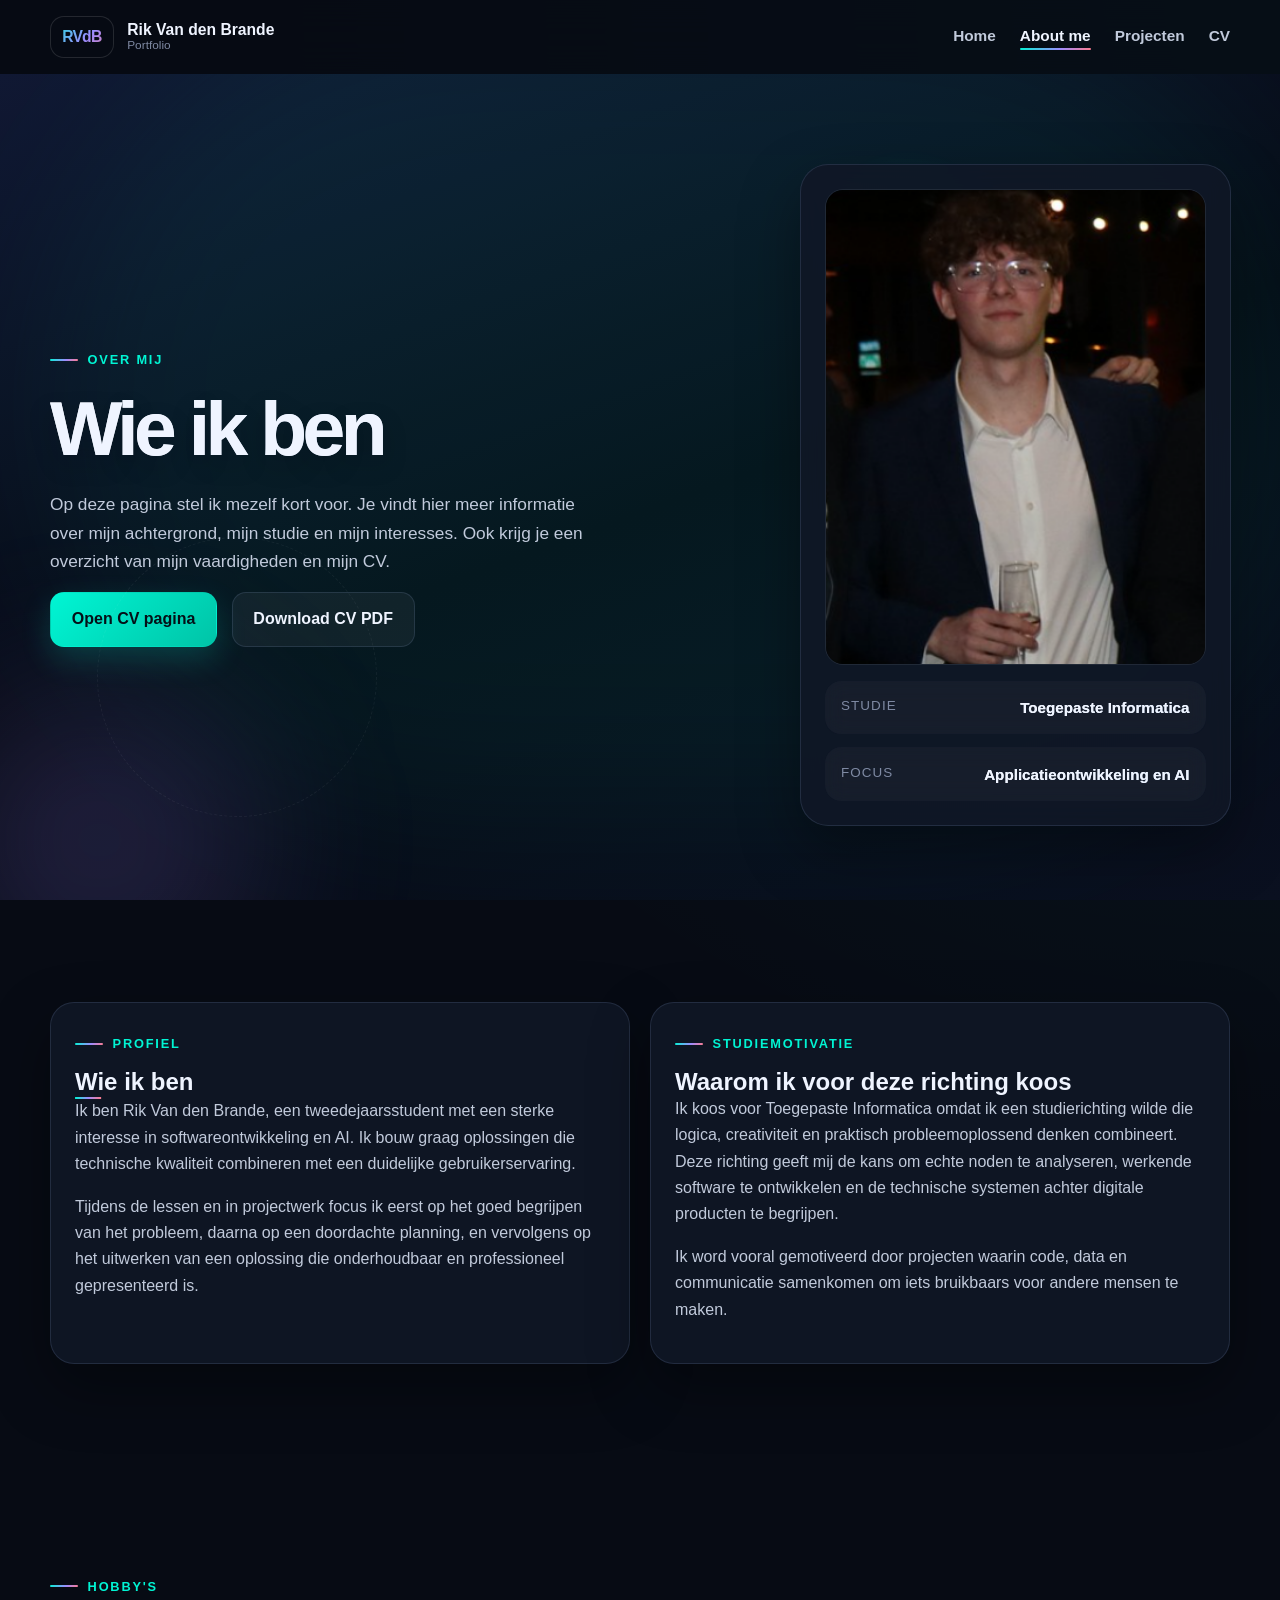
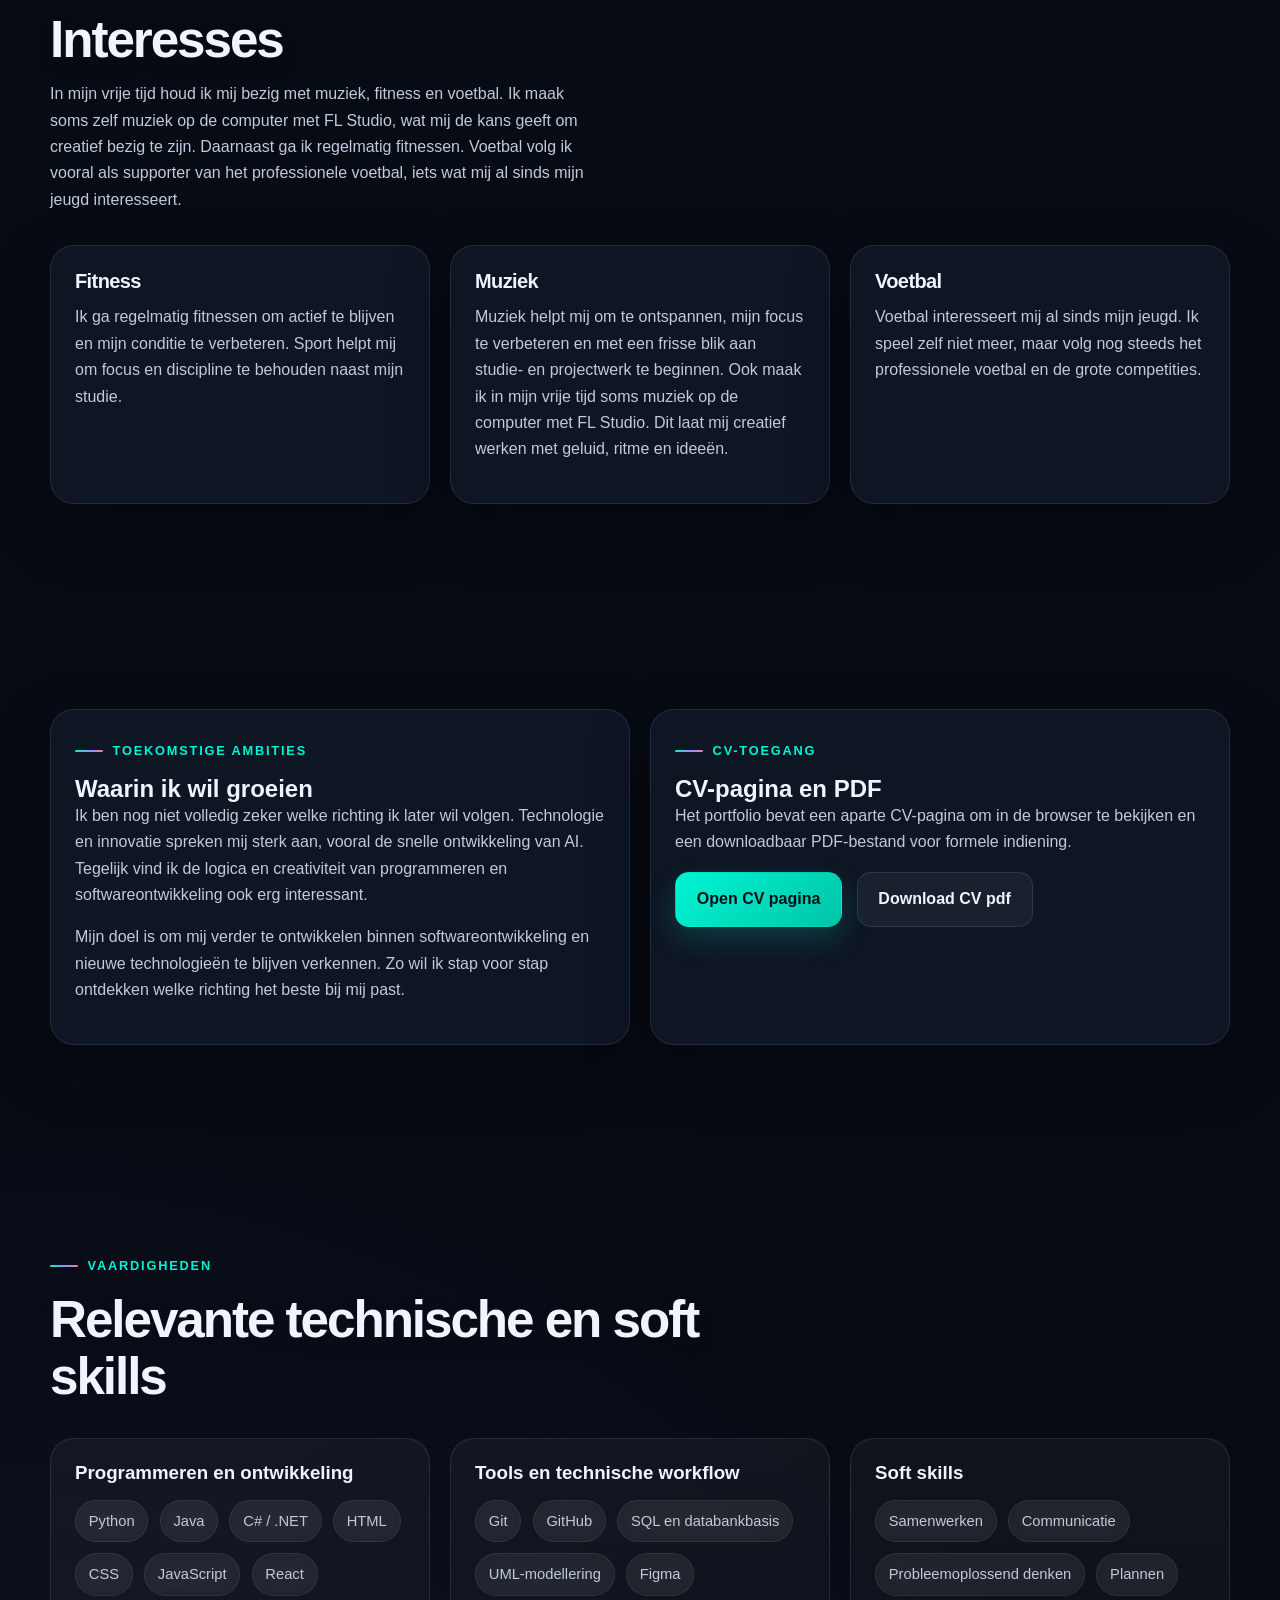
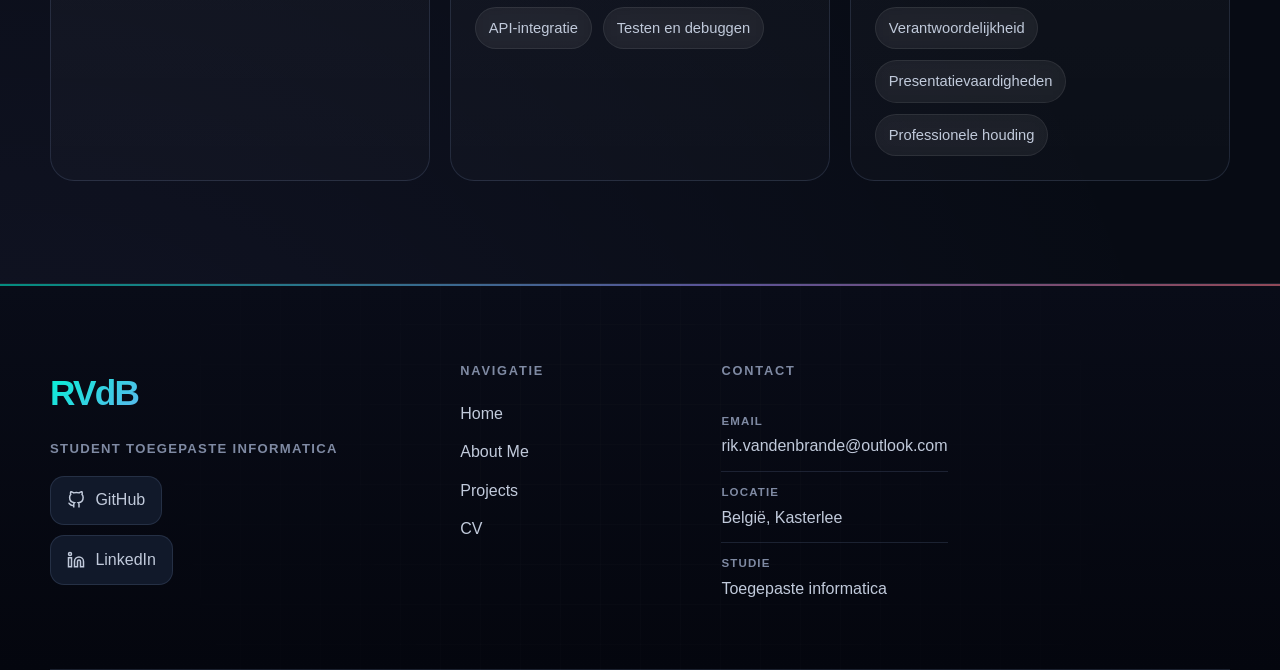
==== commit d700d7a2: "efx" ====
--- a/about.html
+++ b/about.html
@@ -5,6 +5,8 @@
   <meta name="viewport" content="width=device-width, initial-scale=1.0">
   <meta name="description" content="Over Rik Van den Brande: profiel, hobby's, motivatie, ambities en vaardigheden.">
   <title>Over Mij | Rik Van den Brande Portfolio</title>
+  <link rel="icon" type="image/svg+xml" href="assets/favicon.svg">
+  <link rel="shortcut icon" href="assets/favicon.svg">
   <link rel="stylesheet" href="portfolio.css">
 </head>
 <body>
@@ -39,7 +41,8 @@
       <div class="container page-hero__inner">
         <div class="page-hero__content">
           <div class="eyebrow">Over Mij</div>
-          <h1>Wie ik ben</h1>
+          <br>
+          <h1 class="about-hero-title">Wie ik ben</h1>
           <p class="lead">
             Op deze pagina stel ik mezelf kort voor. Je vindt hier meer informatie over mijn achtergrond, mijn studie en mijn interesses. Ook krijg je een overzicht van mijn vaardigheden en mijn CV.
           </p>
@@ -49,7 +52,7 @@
           </div>
         </div>
         <aside class="hero-card" aria-label="Profielfoto en samenvatting">
-          <div class="hero-card__photo">
+          <div class="hero-card__photo hero-card__photo--interactive" tabindex="0" role="button" aria-label="Vieringseffect afspelen op profielfoto">
             <img src="assets/profile-photo.png" alt="Professioneel portret van Rik Van den Brande">
           </div>
           <div class="hero-card__meta">
@@ -70,7 +73,8 @@
       <div class="container details-grid">
         <article class="panel reveal">
           <div class="eyebrow">Profiel</div>
-          <h2>Wie ik ben</h2>
+          <br>
+          <h2 class="about-title-special">Wie ik ben</h2>
           <p>
             Ik ben Rik Van den Brande, een tweedejaarsstudent met een sterke interesse in softwareontwikkeling en AI. Ik bouw graag oplossingen die technische kwaliteit combineren met een duidelijke gebruikerservaring.
           </p>
@@ -96,6 +100,7 @@
       <div class="container">
         <div class="section-header reveal">
           <div class="eyebrow">Hobby's</div>
+          <br>
           <h2>Interesses </h2>
           <p>In mijn vrije tijd houd ik mij bezig met muziek, fitness en voetbal. Ik maak soms zelf muziek op de computer met FL Studio, wat mij de kans geeft om creatief bezig te zijn. Daarnaast ga ik regelmatig fitnessen. Voetbal volg ik vooral als supporter van het professionele voetbal, iets wat mij al sinds mijn jeugd interesseert.</p>
         </div>
@@ -293,6 +298,64 @@
         });
       });
 
+      document.querySelectorAll(".section-header h2").forEach(function (title) {
+        const text = title.textContent.trim();
+        if (!text || title.querySelector("span")) {
+          return;
+        }
+
+        title.classList.add("glitch-title");
+        title.innerHTML = '<span data-text="' + text.replace(/"/g, "&quot;") + '">' + text + "</span>";
+      });
+
+      const photo = document.querySelector(".hero-card__photo--interactive");
+      if (photo) {
+        function launchFirework(clientX, clientY) {
+          const rect = photo.getBoundingClientRect();
+          const x = clientX - rect.left;
+          const y = clientY - rect.top;
+          const colors = ["#00f5d4", "#9c8cff", "#ff7b8d", "#ffd166", "#eff4ff"];
+          const bursts = 3;
+
+          for (let burstIndex = 0; burstIndex < bursts; burstIndex += 1) {
+            const burst = document.createElement("span");
+            const burstX = Math.min(rect.width - 20, Math.max(20, x + (burstIndex - 1) * 34));
+            const burstY = Math.min(rect.height - 20, Math.max(20, y - Math.abs(burstIndex - 1) * 12));
+
+            burst.className = "hero-card__photo-burst";
+            burst.style.left = burstX + "px";
+            burst.style.top = burstY + "px";
+            burst.style.color = colors[(Math.floor(Math.random() * colors.length) + burstIndex) % colors.length];
+
+            for (let sparkIndex = 0; sparkIndex < 12; sparkIndex += 1) {
+              const spark = document.createElement("span");
+              spark.className = "hero-card__photo-spark";
+              spark.style.setProperty("--angle", (sparkIndex * 30) + "deg");
+              spark.style.setProperty("--distance", (34 + Math.random() * 24) + "px");
+              spark.style.animationDelay = burstIndex * 60 + "ms";
+              burst.appendChild(spark);
+            }
+
+            photo.appendChild(burst);
+            window.setTimeout(function () {
+              burst.remove();
+            }, 950);
+          }
+        }
+
+        photo.addEventListener("click", function (event) {
+          launchFirework(event.clientX, event.clientY);
+        });
+
+        photo.addEventListener("keydown", function (event) {
+          if (event.key === "Enter" || event.key === " ") {
+            event.preventDefault();
+            const rect = photo.getBoundingClientRect();
+            launchFirework(rect.left + rect.width / 2, rect.top + rect.height / 2);
+          }
+        });
+      }
+
       const reveals = document.querySelectorAll(".reveal");
       if ("IntersectionObserver" in window) {
         const observer = new IntersectionObserver(function (entries) {
--- a/portfolio.css
+++ b/portfolio.css
@@ -109,6 +109,7 @@
   letter-spacing: 0.14em;
   text-transform: uppercase;
   color: var(--cyan);
+  transition: color 0.24s ease, transform 0.24s ease;
 }
 
 .eyebrow::before {
@@ -117,6 +118,17 @@
   height: 2px;
   border-radius: 999px;
   background: var(--accent-gradient);
+  transition: transform 0.24s ease, filter 0.24s ease;
+}
+
+.eyebrow:hover {
+  color: var(--violet);
+  transform: translateX(2px);
+}
+
+.eyebrow:hover::before {
+  transform: scaleX(1.08);
+  filter: saturate(1.15) brightness(1.08);
 }
 
 .section-header h2 {
@@ -527,6 +539,203 @@
   animation: glitchLayerRose 520ms steps(2, end) 1;
 }
 
+.glitch-title {
+  display: inline-block;
+  cursor: default;
+  position: relative;
+  isolation: isolate;
+}
+
+.glitch-title span {
+  display: inline-block;
+  position: relative;
+  isolation: isolate;
+  transition:
+    transform 0.18s ease,
+    text-shadow 0.35s ease,
+    filter 0.35s ease;
+  text-shadow: 0 8px 18px rgba(6, 10, 18, 0.2);
+}
+
+.glitch-title span::before,
+.glitch-title span::after {
+  content: attr(data-text);
+  position: absolute;
+  inset: 0;
+  opacity: 0;
+  pointer-events: none;
+  mix-blend-mode: screen;
+  transition: opacity 0.18s ease;
+}
+
+.glitch-title span::before {
+  color: rgba(0, 245, 212, 0.9);
+  text-shadow: -0.03em 0 0 rgba(0, 245, 212, 0.5);
+}
+
+.glitch-title span::after {
+  color: rgba(255, 123, 141, 0.9);
+  text-shadow: 0.03em 0 0 rgba(255, 123, 141, 0.45);
+}
+
+.glitch-title:hover span {
+  filter: brightness(1.03);
+  animation: nameGlitchPrimary 460ms steps(2, end) 1;
+}
+
+.glitch-title:hover span::before,
+.glitch-title:hover span::after {
+  opacity: 0.72;
+}
+
+.glitch-title:hover span::before {
+  animation: glitchLayerCyan 460ms steps(2, end) 1;
+}
+
+.glitch-title:hover span::after {
+  animation: glitchLayerRose 520ms steps(2, end) 1;
+}
+
+.about-title-special {
+  display: inline-block;
+  position: relative;
+  isolation: isolate;
+  transition:
+    transform 0.28s ease,
+    text-shadow 0.28s ease,
+    letter-spacing 0.28s ease,
+    filter 0.28s ease;
+}
+
+.about-title-special::before {
+  content: "";
+  position: absolute;
+  inset: auto -0.15em -0.08em;
+  height: 0.45em;
+  border-radius: 999px;
+  background: linear-gradient(90deg, rgba(0, 245, 212, 0.2), rgba(156, 140, 255, 0.28), rgba(255, 123, 141, 0.18));
+  filter: blur(10px);
+  opacity: 0;
+  transform: scaleX(0.3);
+  transform-origin: center;
+  transition: opacity 0.28s ease, transform 0.4s ease;
+  z-index: -1;
+}
+
+.about-title-special::after {
+  content: "";
+  position: absolute;
+  left: -0.02em;
+  right: -0.02em;
+  bottom: -0.14em;
+  height: 2px;
+  border-radius: 999px;
+  background: linear-gradient(90deg, var(--cyan), var(--violet), var(--rose));
+  transform: scaleX(0.22);
+  transform-origin: left;
+  transition: transform 0.38s ease;
+}
+
+.about-title-special:hover {
+  transform: translateY(-2px) skewX(-4deg);
+  letter-spacing: 0.015em;
+  filter: brightness(1.04);
+  text-shadow:
+    -0.04em 0 0 rgba(0, 245, 212, 0.42),
+    0.04em 0 0 rgba(156, 140, 255, 0.42),
+    0 12px 24px rgba(6, 10, 18, 0.28);
+}
+
+.about-title-special:hover::before {
+  opacity: 1;
+  transform: scaleX(1);
+}
+
+.about-title-special:hover::after {
+  transform: scaleX(1);
+}
+
+.about-hero-title {
+  display: inline-block;
+  position: relative;
+  isolation: isolate;
+  transition:
+    transform 0.6s cubic-bezier(0.22, 1, 0.36, 1),
+    filter 0.6s cubic-bezier(0.22, 1, 0.36, 1),
+    text-shadow 0.6s cubic-bezier(0.22, 1, 0.36, 1),
+    letter-spacing 0.6s cubic-bezier(0.22, 1, 0.36, 1);
+  text-shadow: 0 10px 24px rgba(6, 10, 18, 0.22);
+}
+
+.about-hero-title::before {
+  content: "";
+  position: absolute;
+  inset: -0.12em -0.18em;
+  border-radius: 0.28em;
+  background:
+    linear-gradient(
+      115deg,
+      transparent 0%,
+      transparent 18%,
+      rgba(0, 245, 212, 0.22) 28%,
+      rgba(156, 140, 255, 0.26) 48%,
+      rgba(255, 123, 141, 0.2) 68%,
+      transparent 82%,
+      transparent 100%
+    );
+  background-size: 220% 100%;
+  opacity: 0;
+  filter: blur(10px);
+  transform: translateX(-16%) skewX(-14deg);
+  transition:
+    opacity 0.45s ease,
+    transform 0.8s cubic-bezier(0.22, 1, 0.36, 1),
+    background-position 0.95s cubic-bezier(0.22, 1, 0.36, 1);
+  z-index: -2;
+}
+
+.about-hero-title::after {
+  content: "";
+  position: absolute;
+  left: 0.02em;
+  right: 0.02em;
+  top: 54%;
+  height: 0.42em;
+  border-radius: 0.08em;
+  background:
+    linear-gradient(90deg, rgba(0, 245, 212, 0.22), rgba(156, 140, 255, 0.28), rgba(255, 123, 141, 0.2));
+  opacity: 0;
+  transform: scaleX(0.08) skewX(-24deg);
+  transform-origin: left;
+  filter: blur(5px);
+  transition:
+    opacity 0.4s ease,
+    transform 0.75s cubic-bezier(0.22, 1, 0.36, 1);
+  z-index: -1;
+}
+
+.about-hero-title:hover {
+  transform: translateY(-2px) scale(1.012);
+  filter: brightness(1.05);
+  letter-spacing: 0.012em;
+  text-shadow:
+    -0.016em 0 0 rgba(0, 245, 212, 0.32),
+    0.016em 0 0 rgba(156, 140, 255, 0.32),
+    0.045em 0 0 rgba(255, 123, 141, 0.18),
+    0 14px 30px rgba(6, 10, 18, 0.34);
+}
+
+.about-hero-title:hover::before {
+  opacity: 1;
+  background-position: 100% 0;
+  transform: translateX(4%) skewX(-14deg);
+}
+
+.about-hero-title:hover::after {
+  opacity: 1;
+  transform: scaleX(1) skewX(-24deg);
+}
+
 @keyframes nameGlitchPrimary {
   0% {
     transform: translate3d(0, 0, 0);
@@ -817,6 +1026,67 @@
   transform: translateZ(0);
 }
 
+.hero-card__photo--interactive {
+  position: relative;
+  cursor: pointer;
+  isolation: isolate;
+}
+
+.hero-card__photo--interactive:focus-visible {
+  outline: 2px solid rgba(0, 245, 212, 0.8);
+  outline-offset: 4px;
+}
+
+.hero-card__photo-burst {
+  position: absolute;
+  width: 14px;
+  height: 14px;
+  margin: -7px 0 0 -7px;
+  border-radius: 50%;
+  pointer-events: none;
+  z-index: 3;
+  animation: fireworkBurst 850ms ease-out forwards;
+}
+
+.hero-card__photo-spark {
+  position: absolute;
+  left: 50%;
+  top: 50%;
+  width: 4px;
+  height: 24px;
+  margin-left: -2px;
+  margin-top: -22px;
+  border-radius: 999px;
+  background: linear-gradient(180deg, rgba(255, 255, 255, 0.98), currentColor 70%, rgba(255, 255, 255, 0));
+  transform-origin: 50% 100%;
+  animation: fireworkSpark 850ms ease-out forwards;
+}
+
+@keyframes fireworkBurst {
+  0% {
+    transform: scale(0.2);
+    opacity: 0;
+  }
+  18% {
+    opacity: 1;
+  }
+  100% {
+    transform: scale(1.05);
+    opacity: 0;
+  }
+}
+
+@keyframes fireworkSpark {
+  0% {
+    transform: rotate(var(--angle)) translateY(0) scaleY(0.4);
+    opacity: 1;
+  }
+  100% {
+    transform: rotate(var(--angle)) translateY(calc(var(--distance) * -1)) scaleY(1.05);
+    opacity: 0;
+  }
+}
+
 .hero-card__photo img {
   width: 100%;
   height: 100%;
@@ -922,6 +1192,74 @@
   font-size: 1.25rem;
   letter-spacing: -0.03em;
   margin-bottom: 0.75rem;
+}
+
+.feature-card--identity {
+  isolation: isolate;
+  background:
+    radial-gradient(circle at 85% 15%, rgba(0, 245, 212, 0.1), transparent 28%),
+    linear-gradient(180deg, rgba(255, 255, 255, 0.045), rgba(255, 255, 255, 0.02));
+}
+
+.feature-card--identity::after {
+  content: "";
+  position: absolute;
+  inset: -35%;
+  background:
+    conic-gradient(
+      from 0deg,
+      transparent 0deg,
+      rgba(0, 245, 212, 0.3) 60deg,
+      rgba(156, 140, 255, 0.38) 140deg,
+      rgba(255, 123, 141, 0.28) 220deg,
+      transparent 300deg
+    );
+  opacity: 0;
+  filter: blur(28px);
+  transform: scale(0.75) rotate(0deg);
+  transition: opacity 0.35s ease, transform 0.7s ease;
+  pointer-events: none;
+  z-index: 0;
+}
+
+.feature-card--identity > * {
+  position: relative;
+  z-index: 1;
+}
+
+.feature-card--identity h3 {
+  transition: transform 0.35s ease, letter-spacing 0.35s ease, text-shadow 0.35s ease;
+}
+
+.feature-card--identity p {
+  transition: transform 0.35s ease, color 0.35s ease;
+}
+
+.feature-card--identity:hover {
+  transform: translateY(-10px) rotateX(2deg) rotateY(-2deg) scale(1.015);
+  border-color: rgba(156, 140, 255, 0.3);
+  box-shadow:
+    0 30px 56px rgba(0, 0, 0, 0.34),
+    0 0 0 1px rgba(156, 140, 255, 0.12);
+}
+
+.feature-card--identity:hover::after {
+  opacity: 1;
+  transform: scale(1) rotate(120deg);
+}
+
+.feature-card--identity:hover h3 {
+  transform: translateX(6px);
+  letter-spacing: 0.01em;
+  text-shadow:
+    -0.04em 0 0 rgba(0, 245, 212, 0.45),
+    0.04em 0 0 rgba(156, 140, 255, 0.4),
+    0 10px 24px rgba(6, 10, 18, 0.3);
+}
+
+.feature-card--identity:hover p {
+  transform: translateX(3px);
+  color: var(--text);
 }
 
 .list {
@@ -1831,8 +2169,41 @@
 }
 
 @media (max-width: 760px) {
+  :root {
+    --nav-height: 82px;
+  }
+
+  .container {
+    width: min(var(--max-width), calc(100% - 1.25rem));
+  }
+
+  .nav {
+    gap: 0.75rem;
+  }
+
+  .brand {
+    min-width: 0;
+    gap: 0.7rem;
+  }
+
+  .brand__mark {
+    min-width: 48px;
+    height: 38px;
+    padding: 0 0.55rem;
+    font-size: 0.9rem;
+  }
+
+  .brand__name {
+    font-size: 0.9rem;
+  }
+
+  .brand__role {
+    font-size: 0.68rem;
+  }
+
   .nav__toggle {
     display: block;
+    flex-shrink: 0;
   }
 
   .nav__links {
@@ -1871,9 +2242,64 @@
     padding: 4rem 0;
   }
 
+  .hero {
+    padding-top: 0.4rem;
+  }
+
+  .hero__inner,
+  .page-hero__inner {
+    gap: 1.4rem;
+    padding-block: 2.6rem 2.2rem;
+  }
+
   .hero__content h1,
   .page-hero__content h1 {
     font-size: clamp(2.5rem, 10vw, 4rem);
+  }
+
+  .hero__content,
+  .page-hero__content {
+    gap: 1rem;
+  }
+
+  .hero__actions,
+  .cv-download {
+    flex-direction: column;
+    align-items: stretch;
+  }
+
+  .hero__actions .btn,
+  .cv-download .btn,
+  .cv-download a {
+    width: 100%;
+    justify-content: center;
+  }
+
+  .hero-card,
+  .project-card,
+  .feature-card,
+  .cv-panel,
+  .timeline-card,
+  .project-quicklink,
+  .skill-group,
+  .competency-card {
+    padding: 1.2rem;
+  }
+
+  .hero-card {
+    max-width: none;
+  }
+
+  .hero-card__meta {
+    grid-template-columns: 1fr;
+  }
+
+  .meta-pill {
+    min-width: 0;
+  }
+
+  .project-card {
+    border-radius: 22px;
   }
 
   .stats-row,
@@ -1894,6 +2320,21 @@
     align-items: start;
   }
 
+  .project-card__meta,
+  .cv-item__meta {
+    gap: 0.45rem;
+  }
+
+  .gallery-grid img {
+    height: 190px;
+  }
+
+  .footer__main,
+  .footer__bottom,
+  .site-footer__inner {
+    gap: 1rem;
+  }
+
   .footer__main {
     grid-template-columns: 1fr;
   }
@@ -1903,3 +2344,72 @@
     align-items: start;
   }
 }
+
+@media (max-width: 480px) {
+  .container {
+    width: min(var(--max-width), calc(100% - 1rem));
+  }
+
+  .section {
+    padding: 3.25rem 0;
+  }
+
+  .nav {
+    gap: 0.5rem;
+  }
+
+  .brand__text {
+    min-width: 0;
+  }
+
+  .brand__name,
+  .brand__role {
+    white-space: normal;
+  }
+
+  .nav__links {
+    inset-inline: 0.5rem;
+  }
+
+  .hero__inner,
+  .page-hero__inner {
+    padding-block: 2.2rem 1.9rem;
+  }
+
+  .hero__content h1,
+  .page-hero__content h1 {
+    font-size: clamp(2.15rem, 12vw, 3rem);
+  }
+
+  .section-header h2 {
+    font-size: clamp(1.8rem, 8vw, 2.3rem);
+  }
+
+  .hero-card,
+  .project-card,
+  .feature-card,
+  .cv-panel,
+  .timeline-card,
+  .project-quicklink,
+  .skill-group,
+  .competency-card,
+  .stat-card {
+    padding: 1rem;
+  }
+
+  .badge,
+  .tag,
+  .skill-group li {
+    white-space: normal;
+    text-align: center;
+    justify-content: center;
+  }
+
+  .gallery-grid img {
+    height: 170px;
+  }
+
+  .stat-card strong {
+    font-size: 1.55rem;
+  }
+}
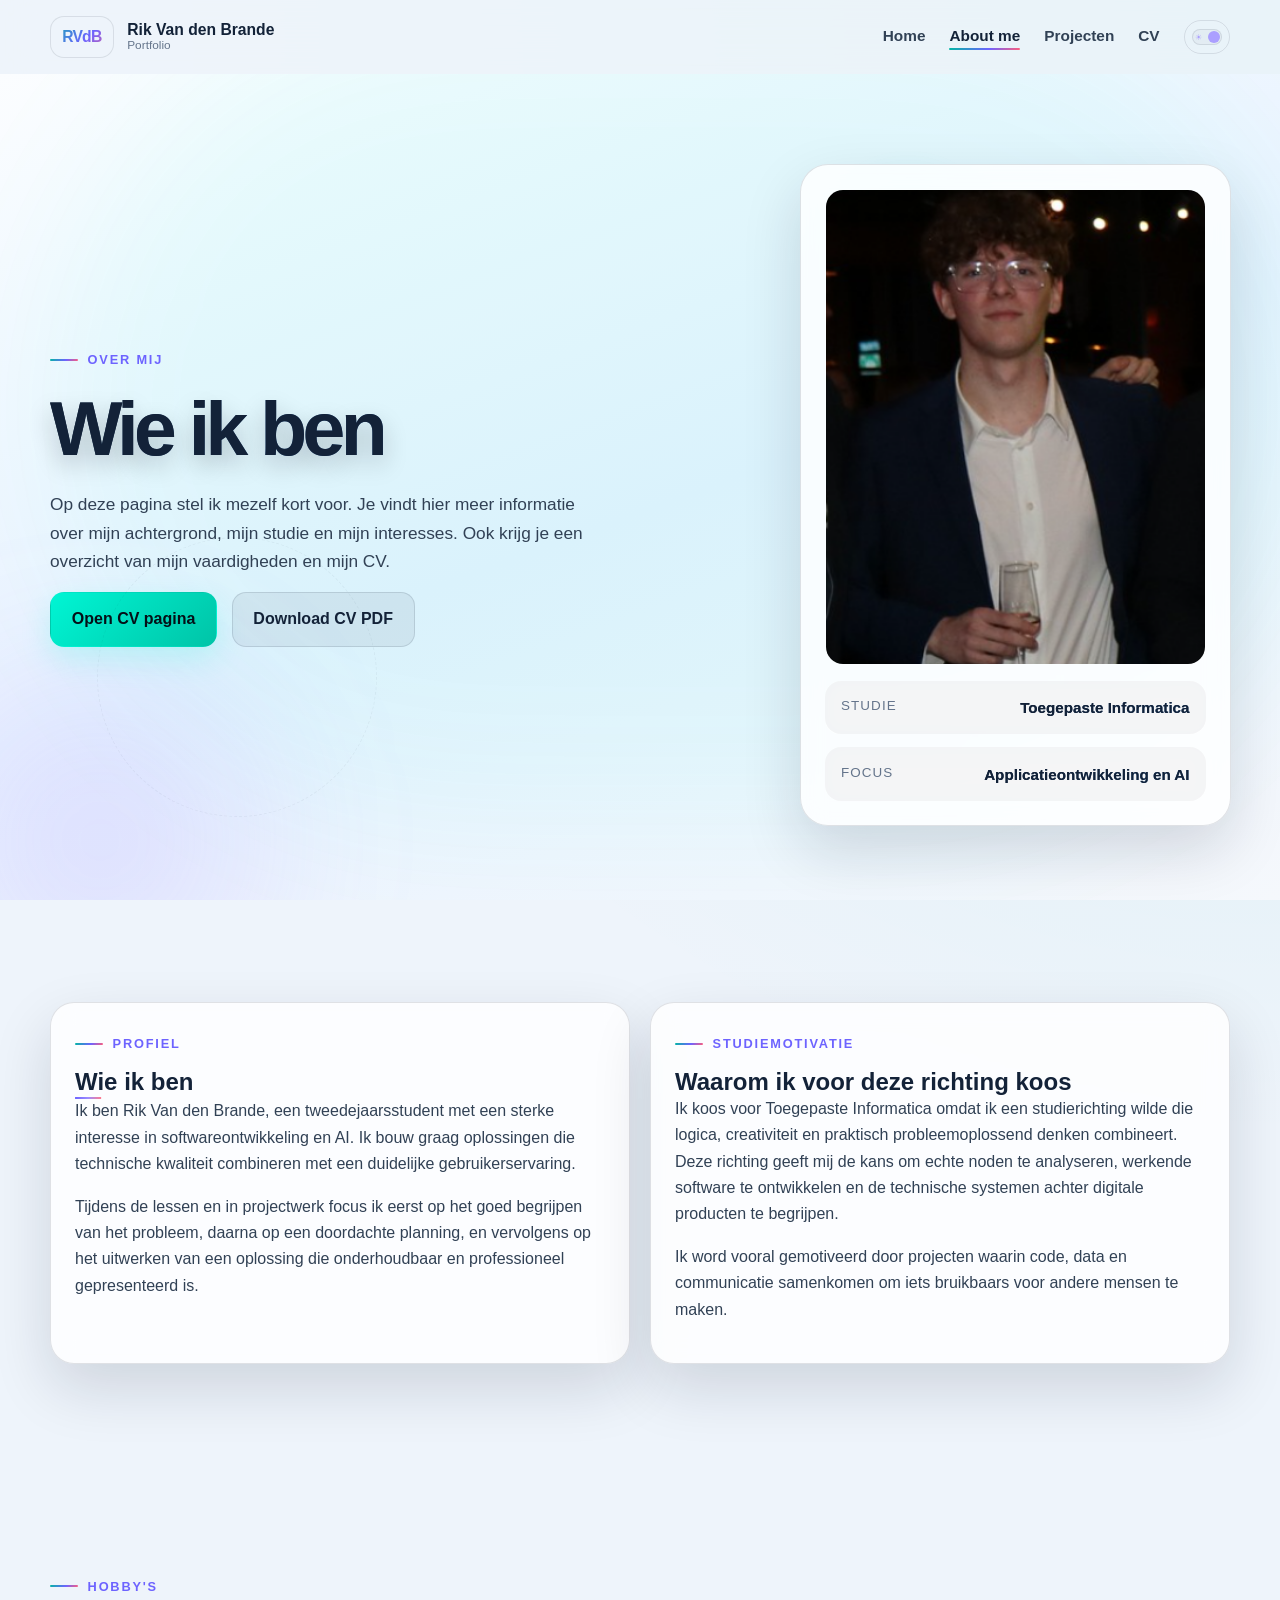
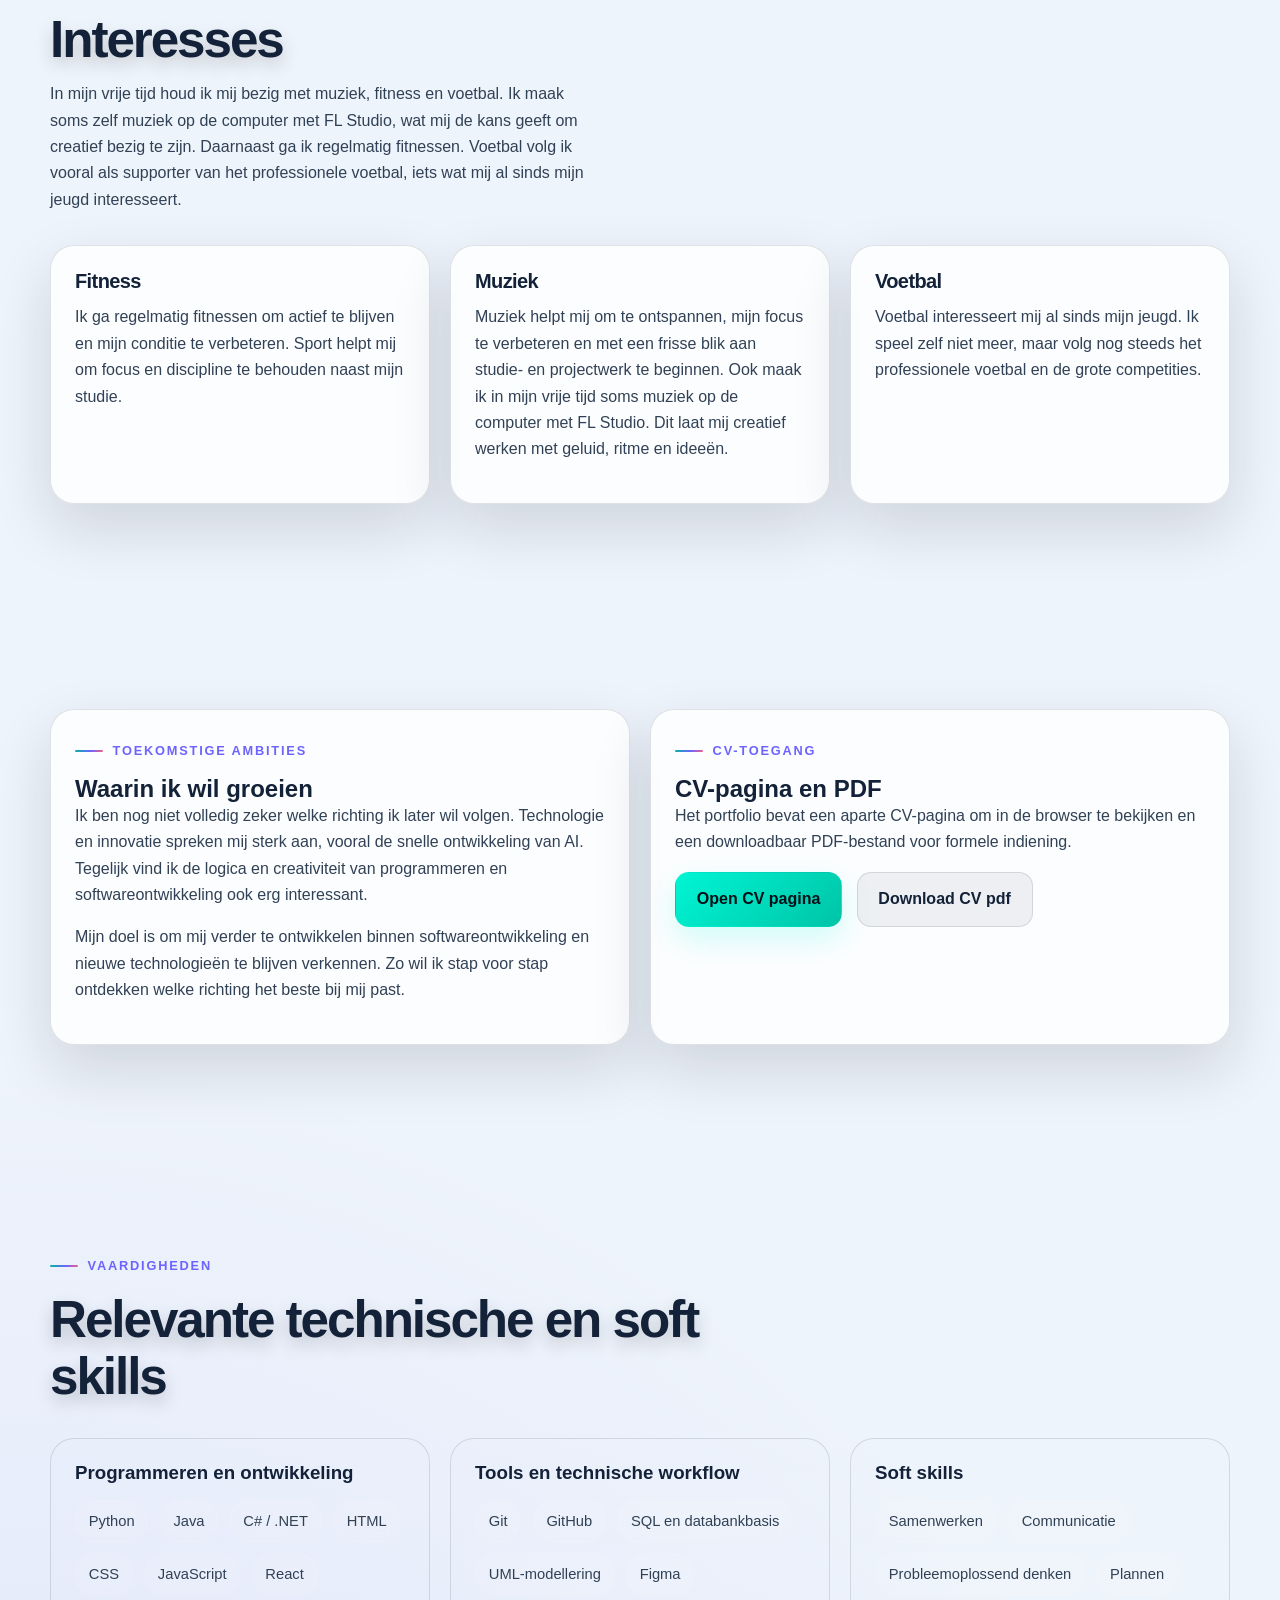
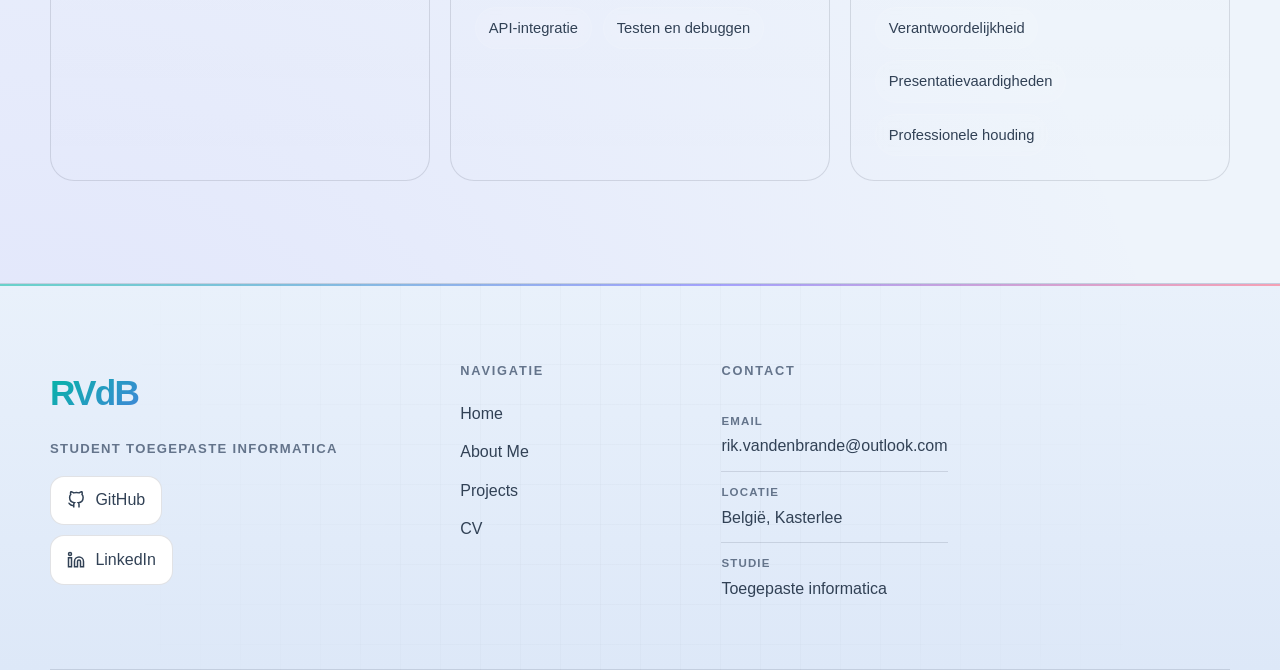
==== commit 54fc8851: "light" ====
--- a/about.html
+++ b/about.html
@@ -7,6 +7,20 @@
   <title>Over Mij | Rik Van den Brande Portfolio</title>
   <link rel="icon" type="image/svg+xml" href="assets/favicon.svg">
   <link rel="shortcut icon" href="assets/favicon.svg">
+  <script>
+    (function () {
+      try {
+        var storedTheme = localStorage.getItem("portfolio-theme");
+        var systemPrefersLight = window.matchMedia && window.matchMedia("(prefers-color-scheme: light)").matches;
+        var theme = storedTheme || (systemPrefersLight ? "light" : "dark");
+        document.documentElement.setAttribute("data-theme", theme);
+        document.documentElement.style.colorScheme = theme;
+      } catch (error) {
+        document.documentElement.setAttribute("data-theme", "dark");
+        document.documentElement.style.colorScheme = "dark";
+      }
+    }());
+  </script>
   <link rel="stylesheet" href="portfolio.css">
 </head>
 <body>
@@ -20,11 +34,6 @@
           <span class="brand__role">Portfolio</span>
         </span>
       </a>
-      <button class="nav__toggle" id="nav-toggle" aria-expanded="false" aria-controls="nav-links" aria-label="Navigatie openen of sluiten">
-        <span></span>
-        <span></span>
-        <span></span>
-      </button>
       <nav aria-label="Hoofdnavigatie">
         <ul class="nav__links" id="nav-links">
           <li><a class="nav__link" href="index.html">Home</a></li>
@@ -33,6 +42,19 @@
           <li><a class="nav__link" href="cv.html">CV</a></li>
         </ul>
       </nav>
+      <div class="nav__actions">
+        <button class="theme-toggle" id="theme-toggle" type="button" aria-label="Schakel naar lichte modus" aria-pressed="true">
+          <span class="theme-toggle__track" aria-hidden="true">
+            <span class="theme-toggle__thumb"></span>
+          </span>
+          <span class="theme-toggle__text" aria-hidden="true">☀</span>
+        </button>
+        <button class="nav__toggle" id="nav-toggle" aria-expanded="false" aria-controls="nav-links" aria-label="Navigatie openen of sluiten">
+          <span></span>
+          <span></span>
+          <span></span>
+        </button>
+      </div>
     </div>
   </header>
 
@@ -253,136 +275,6 @@
     </div>
   </footer>
 
-  <script>
-    (function () {
-      const header = document.getElementById("site-header");
-      const toggle = document.getElementById("nav-toggle");
-      const links = document.getElementById("nav-links");
-
-      function updateHeader() {
-        if (window.scrollY > 12) {
-          header.classList.add("is-scrolled");
-        } else {
-          header.classList.remove("is-scrolled");
-        }
-      }
-
-      function closeMenu() {
-        toggle.setAttribute("aria-expanded", "false");
-        links.classList.remove("is-open");
-      }
-
-      toggle.addEventListener("click", function () {
-        const expanded = toggle.getAttribute("aria-expanded") === "true";
-        toggle.setAttribute("aria-expanded", String(!expanded));
-        links.classList.toggle("is-open");
-      });
-
-      links.querySelectorAll("a").forEach(function (link) {
-        link.addEventListener("click", closeMenu);
-      });
-
-      // Magnetic button effect
-      const buttons = document.querySelectorAll(".btn");
-      buttons.forEach(function (btn) {
-        btn.addEventListener("mousemove", function (e) {
-          const rect = btn.getBoundingClientRect();
-          const x = e.clientX - rect.left - rect.width / 2;
-          const y = e.clientY - rect.top - rect.height / 2;
-
-          btn.style.transform = `translateY(-2px) scale(1.02) translate(${x * 0.15}px, ${y * 0.15}px)`;
-        });
-
-        btn.addEventListener("mouseleave", function () {
-          btn.style.transform = "";
-        });
-      });
-
-      document.querySelectorAll(".section-header h2").forEach(function (title) {
-        const text = title.textContent.trim();
-        if (!text || title.querySelector("span")) {
-          return;
-        }
-
-        title.classList.add("glitch-title");
-        title.innerHTML = '<span data-text="' + text.replace(/"/g, "&quot;") + '">' + text + "</span>";
-      });
-
-      const photo = document.querySelector(".hero-card__photo--interactive");
-      if (photo) {
-        function launchFirework(clientX, clientY) {
-          const rect = photo.getBoundingClientRect();
-          const x = clientX - rect.left;
-          const y = clientY - rect.top;
-          const colors = ["#00f5d4", "#9c8cff", "#ff7b8d", "#ffd166", "#eff4ff"];
-          const bursts = 3;
-
-          for (let burstIndex = 0; burstIndex < bursts; burstIndex += 1) {
-            const burst = document.createElement("span");
-            const burstX = Math.min(rect.width - 20, Math.max(20, x + (burstIndex - 1) * 34));
-            const burstY = Math.min(rect.height - 20, Math.max(20, y - Math.abs(burstIndex - 1) * 12));
-
-            burst.className = "hero-card__photo-burst";
-            burst.style.left = burstX + "px";
-            burst.style.top = burstY + "px";
-            burst.style.color = colors[(Math.floor(Math.random() * colors.length) + burstIndex) % colors.length];
-
-            for (let sparkIndex = 0; sparkIndex < 12; sparkIndex += 1) {
-              const spark = document.createElement("span");
-              spark.className = "hero-card__photo-spark";
-              spark.style.setProperty("--angle", (sparkIndex * 30) + "deg");
-              spark.style.setProperty("--distance", (34 + Math.random() * 24) + "px");
-              spark.style.animationDelay = burstIndex * 60 + "ms";
-              burst.appendChild(spark);
-            }
-
-            photo.appendChild(burst);
-            window.setTimeout(function () {
-              burst.remove();
-            }, 950);
-          }
-        }
-
-        photo.addEventListener("click", function (event) {
-          launchFirework(event.clientX, event.clientY);
-        });
-
-        photo.addEventListener("keydown", function (event) {
-          if (event.key === "Enter" || event.key === " ") {
-            event.preventDefault();
-            const rect = photo.getBoundingClientRect();
-            launchFirework(rect.left + rect.width / 2, rect.top + rect.height / 2);
-          }
-        });
-      }
-
-      const reveals = document.querySelectorAll(".reveal");
-      if ("IntersectionObserver" in window) {
-        const observer = new IntersectionObserver(function (entries) {
-          entries.forEach(function (entry) {
-            if (entry.isIntersecting) {
-              entry.target.classList.add("is-visible");
-              observer.unobserve(entry.target);
-            }
-          });
-        }, { threshold: 0.15 });
-
-        reveals.forEach(function (item) {
-          observer.observe(item);
-        });
-      } else {
-        reveals.forEach(function (item) {
-          item.classList.add("is-visible");
-        });
-      }
-
-      requestAnimationFrame(function () {
-        document.body.classList.add("is-ready");
-      });
-
-      updateHeader();
-      window.addEventListener("scroll", updateHeader, { passive: true });
-    }());
-  </script>
+  <script src="site.js"></script>
 </body>
 </html>
--- a/portfolio.css
+++ b/portfolio.css
@@ -24,6 +24,55 @@
   --font-body: "Segoe UI", Arial, sans-serif;
   --tilt-x: 0deg;
   --tilt-y: 0deg;
+  --bg-orb-1: rgba(0, 245, 212, 0.08);
+  --bg-orb-2: rgba(156, 140, 255, 0.08);
+  --surface-overlay: rgba(255, 255, 255, 0.04);
+  --surface-overlay-strong: rgba(255, 255, 255, 0.06);
+  --surface-outline: rgba(255, 255, 255, 0.12);
+  --header-bg: rgba(7, 11, 20, 0.78);
+  --header-bg-scrolled: rgba(7, 11, 20, 0.92);
+  --title-gradient: linear-gradient(135deg, #ffffff 0%, #dce8ff 45%, #ffffff 100%);
+  --hero-dot: rgba(255, 255, 255, 0.12);
+  --hero-ring: rgba(255, 255, 255, 0.14);
+  --shine-overlay: rgba(255, 255, 255, 0.22);
+  --mobile-menu-bg: rgba(10, 15, 25, 0.96);
+  --nav-link-hover-bg: rgba(255, 255, 255, 0.05);
+  --footer-bg: linear-gradient(180deg, #090c18 0%, #04060e 100%);
+  --footer-grid: rgba(255, 255, 255, 0.03);
+  color-scheme: dark;
+}
+
+html[data-theme="light"] {
+  --bg: #eef4fb;
+  --bg-soft: #dfe9f6;
+  --bg-card: rgba(255, 255, 255, 0.82);
+  --bg-card-strong: #ffffff;
+  --text: #132238;
+  --text-soft: #314155;
+  --text-muted: #64748b;
+  --border: rgba(15, 23, 42, 0.12);
+  --border-strong: rgba(0, 184, 162, 0.26);
+  --cyan: #6d63ff;
+  --shadow: 0 24px 60px rgba(15, 23, 42, 0.14);
+  --hero-gradient: linear-gradient(160deg, #fbfdff 0%, #e9f2ff 52%, #f5f8fc 100%);
+  --accent-gradient: linear-gradient(135deg, #00b8a2 0%, #6d63ff 56%, #ff5f7a 100%);
+  --card-gradient: linear-gradient(135deg, rgba(0, 184, 162, 0.12), rgba(109, 99, 255, 0.08));
+  --bg-orb-1: rgba(0, 184, 162, 0.12);
+  --bg-orb-2: rgba(109, 99, 255, 0.12);
+  --surface-overlay: rgba(15, 23, 42, 0.04);
+  --surface-overlay-strong: rgba(15, 23, 42, 0.06);
+  --surface-outline: rgba(15, 23, 42, 0.1);
+  --header-bg: rgba(238, 244, 251, 0.82);
+  --header-bg-scrolled: rgba(238, 244, 251, 0.96);
+  --title-gradient: linear-gradient(135deg, #11223a 0%, #2f5f98 45%, #11223a 100%);
+  --hero-dot: rgba(15, 23, 42, 0.08);
+  --hero-ring: rgba(15, 23, 42, 0.12);
+  --shine-overlay: rgba(255, 255, 255, 0.32);
+  --mobile-menu-bg: rgba(255, 255, 255, 0.96);
+  --nav-link-hover-bg: rgba(15, 23, 42, 0.06);
+  --footer-bg: linear-gradient(180deg, #e9f1fb 0%, #dde8f8 100%);
+  --footer-grid: rgba(15, 23, 42, 0.05);
+  color-scheme: light;
 }
 
 *,
@@ -42,13 +91,13 @@
   font-family: var(--font-body);
   color: var(--text);
   background:
-    radial-gradient(circle at top right, rgba(0, 245, 212, 0.08), transparent 28%),
-    radial-gradient(circle at bottom left, rgba(156, 140, 255, 0.08), transparent 30%),
+    radial-gradient(circle at top right, var(--bg-orb-1), transparent 28%),
+    radial-gradient(circle at bottom left, var(--bg-orb-2), transparent 30%),
     var(--bg);
   line-height: 1.65;
   opacity: 0;
   transform: translateY(14px);
-  transition: opacity 0.55s ease, transform 0.55s ease;
+  transition: opacity 0.55s ease, transform 0.55s ease, background-color 0.3s ease, color 0.3s ease;
 }
 
 body.is-ready {
@@ -163,14 +212,14 @@
   z-index: 300;
   height: var(--nav-height);
   backdrop-filter: blur(18px);
-  background: rgba(7, 11, 20, 0.78);
+  background: var(--header-bg);
   border-bottom: 1px solid transparent;
   transition: border-color 0.25s ease, background 0.25s ease;
 }
 
 .site-header.is-scrolled {
   border-bottom-color: var(--border);
-  background: rgba(7, 11, 20, 0.92);
+  background: var(--header-bg-scrolled);
 }
 
 .nav {
@@ -179,6 +228,10 @@
   align-items: center;
   justify-content: space-between;
   gap: 1.5rem;
+}
+
+.nav > nav {
+  margin-left: auto;
 }
 
 .brand {
@@ -201,8 +254,8 @@
   height: 42px;
   padding: 0 0.7rem;
   border-radius: 14px;
-  background: rgba(255, 255, 255, 0.04);
-  border: 1px solid rgba(255, 255, 255, 0.12);
+  background: var(--surface-overlay);
+  border: 1px solid var(--surface-outline);
   background-image: var(--accent-gradient);
   -webkit-background-clip: text;
   background-clip: text;
@@ -284,8 +337,104 @@
   padding: 0;
   border: 1px solid var(--border);
   border-radius: 12px;
-  background: rgba(255, 255, 255, 0.04);
+  background: var(--surface-overlay);
   cursor: pointer;
+}
+
+.nav__actions {
+  display: flex;
+  align-items: center;
+  gap: 0.55rem;
+  flex-shrink: 0;
+}
+
+.theme-toggle {
+  display: inline-flex;
+  align-items: center;
+  gap: 0.4rem;
+  min-height: 34px;
+  padding: 0.18rem 0.45rem;
+  border: 1px solid var(--border);
+  border-radius: 999px;
+  background: transparent;
+  color: var(--text);
+  cursor: pointer;
+  opacity: 0.82;
+  transition: background 0.2s ease, border-color 0.2s ease, opacity 0.2s ease;
+}
+
+.theme-toggle:hover {
+  border-color: var(--border);
+  background: var(--surface-overlay);
+  opacity: 1;
+}
+
+.theme-toggle__track {
+  position: relative;
+  width: 30px;
+  height: 16px;
+  border-radius: 999px;
+  background: var(--surface-overlay);
+  box-shadow: inset 0 0 0 1px var(--border);
+  overflow: hidden;
+  transition: background 0.28s ease, box-shadow 0.28s ease;
+}
+
+.theme-toggle__track::before,
+.theme-toggle__track::after {
+  position: absolute;
+  top: 50%;
+  font-size: 0.52rem;
+  line-height: 1;
+  color: var(--text-soft);
+  transform: translateY(-50%);
+  transition: opacity 0.28s ease, transform 0.32s cubic-bezier(0.22, 1, 0.36, 1), color 0.28s ease;
+}
+
+.theme-toggle__track::before {
+  content: "\2600";
+  left: 3px;
+  opacity: 0;
+  transform: translateY(-50%) scale(0.78);
+}
+
+.theme-toggle__track::after {
+  content: "\263E";
+  right: 3px;
+  opacity: 1;
+  transform: translateY(-50%) scale(1);
+}
+
+.theme-toggle__thumb {
+  position: absolute;
+  top: 2px;
+  left: 2px;
+  width: 12px;
+  height: 12px;
+  border-radius: 50%;
+  background: var(--text);
+  box-shadow: none;
+  transition: transform 0.32s cubic-bezier(0.22, 1, 0.36, 1), background 0.28s ease;
+}
+
+html[data-theme="light"] .theme-toggle__thumb {
+  transform: translateX(14px);
+  background: var(--violet);
+}
+
+.theme-toggle__text {
+  display: none;
+}
+
+html[data-theme="light"] .theme-toggle__track::before {
+  opacity: 1;
+  transform: translateY(-50%) scale(1);
+  color: var(--violet);
+}
+
+html[data-theme="light"] .theme-toggle__track::after {
+  opacity: 0;
+  transform: translateY(-50%) scale(0.78);
 }
 
 .nav__toggle span {
@@ -339,7 +488,7 @@
   height: 220px;
   border-radius: 50%;
   background:
-    radial-gradient(circle, rgba(255, 255, 255, 0.12) 0 4%, transparent 4% 100%),
+    radial-gradient(circle, var(--hero-dot) 0 4%, transparent 4% 100%),
     radial-gradient(circle, rgba(0, 245, 212, 0.18), transparent 66%);
   opacity: 0.5;
   filter: blur(2px);
@@ -355,7 +504,7 @@
   width: 280px;
   height: 280px;
   border-radius: 50%;
-  border: 1px dashed rgba(255, 255, 255, 0.14);
+  border: 1px dashed var(--hero-ring);
   opacity: 0.4;
   animation: spinHalo 24s linear infinite;
   pointer-events: none;
@@ -433,7 +582,7 @@
 .hero__content h1,
 .page-hero__content h1,
 .section-header h2 {
-  background: linear-gradient(135deg, #ffffff 0%, #dce8ff 45%, #ffffff 100%);
+  background: var(--title-gradient);
   background-size: 180% auto;
   -webkit-background-clip: text;
   background-clip: text;
@@ -456,7 +605,7 @@
     110deg,
     transparent 0%,
     transparent 44%,
-    rgba(255, 255, 255, 0.22) 50%,
+    var(--shine-overlay) 50%,
     transparent 56%,
     transparent 100%
   );
@@ -944,7 +1093,7 @@
 }
 
 .btn--secondary {
-  background: rgba(255, 255, 255, 0.05);
+  background: var(--surface-overlay-strong);
   border-color: var(--border);
 }
 
@@ -969,6 +1118,7 @@
   border: 1px solid var(--border);
   box-shadow: var(--shadow);
   backdrop-filter: blur(12px);
+  transition: background 0.3s ease, border-color 0.3s ease, box-shadow 0.3s ease, transform 0.3s ease;
 }
 
 .hero-card {
@@ -1111,13 +1261,13 @@
   gap: 1rem;
   padding: 0.9rem 1rem;
   border-radius: 16px;
-  background: rgba(255, 255, 255, 0.03);
+  background: var(--surface-overlay);
   transition: transform 0.22s ease, background 0.22s ease;
 }
 
 .hero-card:hover .meta-pill {
   transform: translateX(4px);
-  background: rgba(255, 255, 255, 0.045);
+  background: var(--surface-overlay-strong);
 }
 
 .meta-pill span:first-child {
@@ -1639,7 +1789,7 @@
 
 .stat-card strong,
 .meta-pill strong {
-  background: linear-gradient(135deg, #ffffff 0%, #cde7ff 45%, #ffffff 100%);
+  background: var(--title-gradient);
   background-size: 180% auto;
   -webkit-background-clip: text;
   background-clip: text;
@@ -1692,7 +1842,7 @@
 .footer {
   position: relative;
   overflow: hidden;
-  background: linear-gradient(180deg, #090c18 0%, #04060e 100%);
+  background: var(--footer-bg);
   border-top: 1px solid var(--border);
   padding-top: 5rem;
 }
@@ -1702,8 +1852,8 @@
   position: absolute;
   inset: 0;
   background-image:
-    linear-gradient(rgba(255, 255, 255, 0.03) 1px, transparent 1px),
-    linear-gradient(90deg, rgba(255, 255, 255, 0.03) 1px, transparent 1px);
+    linear-gradient(var(--footer-grid) 1px, transparent 1px),
+    linear-gradient(90deg, var(--footer-grid) 1px, transparent 1px);
   background-size: 40px 40px;
   mask-image: radial-gradient(circle at center, black 20%, transparent 90%);
   opacity: 0.4;
@@ -2181,6 +2331,10 @@
     gap: 0.75rem;
   }
 
+  .nav > nav {
+    margin-left: 0;
+  }
+
   .brand {
     min-width: 0;
     gap: 0.7rem;
@@ -2204,6 +2358,14 @@
   .nav__toggle {
     display: block;
     flex-shrink: 0;
+  }
+
+  .theme-toggle {
+    padding-inline: 0.55rem;
+  }
+
+  .theme-toggle__text {
+    display: none;
   }
 
   .nav__links {
@@ -2216,7 +2378,7 @@
     padding: 0.75rem;
     border-radius: 20px;
     border: 1px solid var(--border);
-    background: rgba(10, 15, 25, 0.96);
+    background: var(--mobile-menu-bg);
     box-shadow: var(--shadow);
   }
 
@@ -2235,7 +2397,7 @@
 
   .nav__link:hover,
   .nav__link[aria-current="page"] {
-    background: rgba(255, 255, 255, 0.05);
+    background: var(--nav-link-hover-bg);
   }
 
   .section {
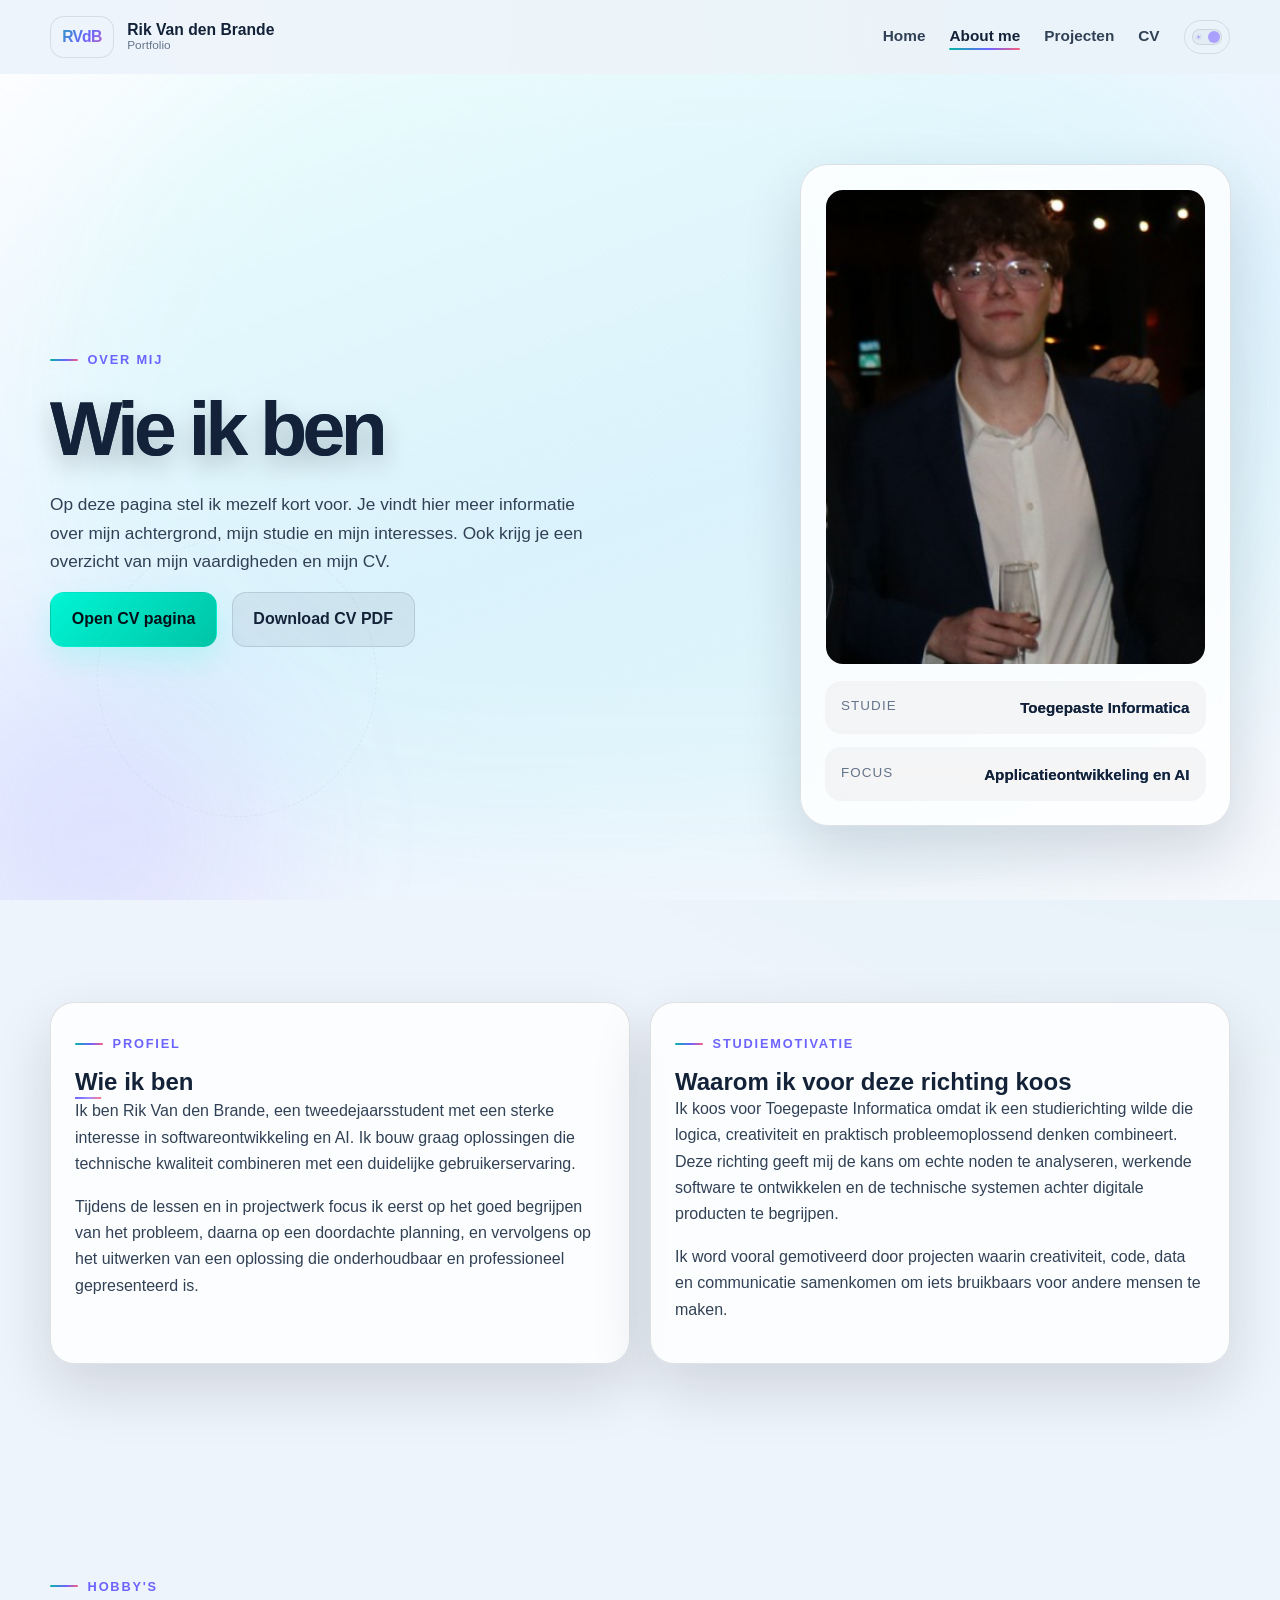
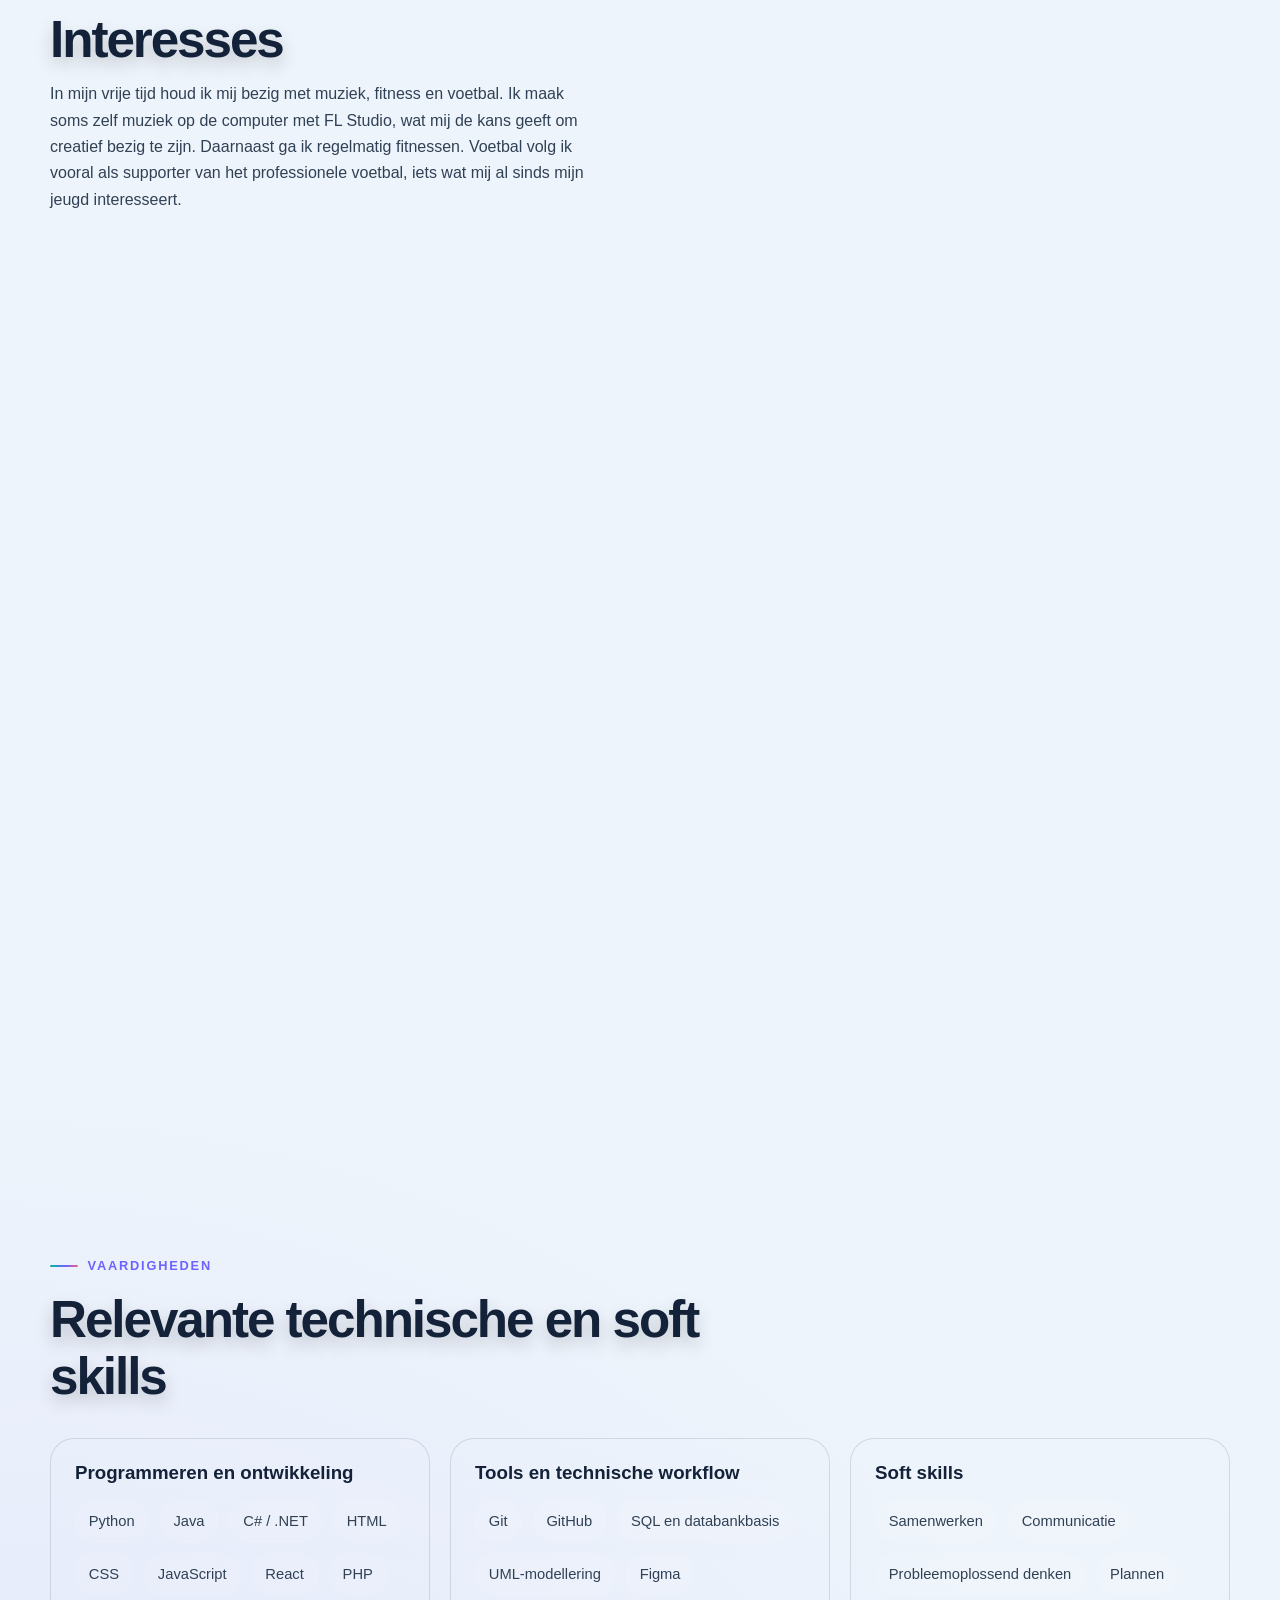
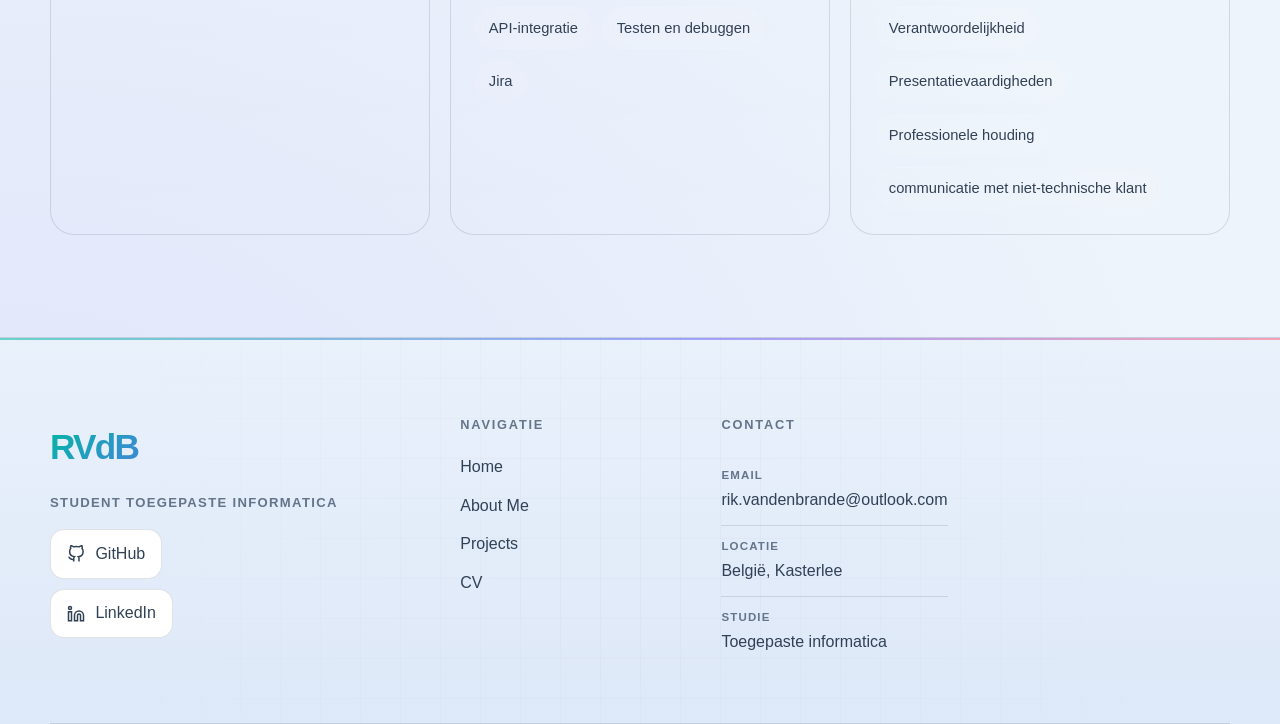
==== commit 40ead221: "fn" ====
--- a/about.html
+++ b/about.html
@@ -112,7 +112,7 @@
             Ik koos voor Toegepaste Informatica omdat ik een studierichting wilde die logica, creativiteit en praktisch probleemoplossend denken combineert. Deze richting geeft mij de kans om echte noden te analyseren, werkende software te ontwikkelen en de technische systemen achter digitale producten te begrijpen.
           </p>
           <p>
-            Ik word vooral gemotiveerd door projecten waarin code, data en communicatie samenkomen om iets bruikbaars voor andere mensen te maken.
+            Ik word vooral gemotiveerd door projecten waarin creativiteit, code, data en communicatie samenkomen om iets bruikbaars voor andere mensen te maken.
           </p>
         </article>
       </div>
@@ -193,6 +193,7 @@
               <li>CSS</li>
               <li>JavaScript</li>
               <li>React</li>
+              <li>PHP</li>
             </ul>
           </section>
           <section class="skill-group reveal">
@@ -205,6 +206,7 @@
               <li>Figma</li>
               <li>API-integratie</li>
               <li>Testen en debuggen</li>
+              <li>Jira</li>
             </ul>
           </section>
           <section class="skill-group reveal">
@@ -217,6 +219,7 @@
               <li>Verantwoordelijkheid</li>
               <li>Presentatievaardigheden</li>
               <li>Professionele houding</li>
+              <li>communicatie met niet-technische klant</li>
             </ul>
           </section>
         </div>
--- a/portfolio.css
+++ b/portfolio.css
@@ -88,6 +88,7 @@
 body {
   margin: 0;
   min-width: 320px;
+  position: relative;
   font-family: var(--font-body);
   color: var(--text);
   background:
@@ -98,6 +99,292 @@
   opacity: 0;
   transform: translateY(14px);
   transition: opacity 0.55s ease, transform 0.55s ease, background-color 0.3s ease, color 0.3s ease;
+}
+
+body::before,
+body::after {
+  content: "";
+  position: fixed;
+  inset: 0;
+  pointer-events: none;
+  opacity: 0;
+  z-index: 420;
+}
+
+body::before {
+  background:
+    radial-gradient(circle at 18% 26%, rgba(0, 245, 212, 0.24), transparent 28%),
+    radial-gradient(circle at 78% 34%, rgba(156, 140, 255, 0.22), transparent 26%),
+    radial-gradient(circle at 52% 74%, rgba(255, 123, 141, 0.18), transparent 24%),
+    linear-gradient(115deg, transparent 30%, rgba(0, 245, 212, 0.08) 48%, transparent 66%);
+  mix-blend-mode: screen;
+  filter: blur(32px);
+}
+
+body::after {
+  background:
+    linear-gradient(90deg, transparent 0%, rgba(0, 245, 212, 0.14) 18%, transparent 36%),
+    linear-gradient(90deg, transparent 26%, rgba(156, 140, 255, 0.1) 50%, transparent 74%),
+    linear-gradient(90deg, transparent 58%, rgba(255, 123, 141, 0.1) 82%, transparent 100%);
+}
+
+body.is-theme-shifting::before {
+  animation: themeMorphGlow 720ms cubic-bezier(0.22, 1, 0.36, 1) both;
+}
+
+body.is-theme-shifting::after {
+  animation: themeMorphSlices 680ms steps(2, end) both;
+}
+
+body.is-page-leaving::before,
+body.is-page-arriving::before {
+  animation: themeMorphGlow 760ms cubic-bezier(0.22, 1, 0.36, 1) both;
+}
+
+body.is-page-leaving::after,
+body.is-page-arriving::after {
+  animation: pageMorphSlices 720ms steps(2, end) both;
+}
+
+body.is-theme-shifting .site-header,
+body.is-theme-shifting .page-main,
+body.is-theme-shifting .hero,
+body.is-theme-shifting .footer {
+  animation: themeSurfaceMorph 680ms cubic-bezier(0.22, 1, 0.36, 1) both;
+  transform-origin: center;
+  will-change: transform, filter, clip-path, opacity;
+}
+
+body.is-page-leaving {
+  overflow: hidden;
+}
+
+body.is-page-leaving .site-header,
+body.is-page-leaving .page-main,
+body.is-page-leaving .hero,
+body.is-page-leaving .footer {
+  animation: pageGlitchOut 520ms cubic-bezier(0.22, 1, 0.36, 1) both;
+  transform-origin: center;
+  will-change: transform, filter, clip-path, opacity;
+}
+
+body.is-page-arriving .site-header,
+body.is-page-arriving .page-main,
+body.is-page-arriving .hero,
+body.is-page-arriving .footer {
+  animation: pageGlitchIn 760ms cubic-bezier(0.22, 1, 0.36, 1) both;
+  transform-origin: center;
+  will-change: transform, filter, clip-path, opacity;
+}
+
+@keyframes themeMorphGlow {
+  0% {
+    opacity: 0;
+    transform: scale(0.96);
+  }
+  18% {
+    opacity: 0.5;
+    transform: scale(1.02) translate3d(-8px, 0, 0);
+  }
+  44% {
+    opacity: 0.75;
+    transform: scale(1.05) translate3d(10px, -4px, 0);
+  }
+  72% {
+    opacity: 0.28;
+    transform: scale(1.01) translate3d(-4px, 3px, 0);
+  }
+  100% {
+    opacity: 0;
+    transform: scale(1.08);
+  }
+}
+
+@keyframes themeMorphSlices {
+  0% {
+    opacity: 0;
+    clip-path: inset(0 0 100% 0);
+    transform: translate3d(0, 0, 0);
+  }
+  24% {
+    opacity: 0.45;
+    clip-path: inset(8% 0 56% 0);
+    transform: translate3d(-10px, 0, 0);
+  }
+  48% {
+    opacity: 0.38;
+    clip-path: inset(38% 0 18% 0);
+    transform: translate3d(12px, 0, 0);
+  }
+  72% {
+    opacity: 0.22;
+    clip-path: inset(70% 0 8% 0);
+    transform: translate3d(-8px, 0, 0);
+  }
+  100% {
+    opacity: 0;
+    clip-path: inset(100% 0 0 0);
+    transform: translate3d(0, 0, 0);
+  }
+}
+
+@keyframes pageMorphSlices {
+  0% {
+    opacity: 0;
+    clip-path: inset(0 0 100% 0);
+    transform: translate3d(0, 0, 0);
+  }
+  18% {
+    opacity: 0.55;
+    clip-path: inset(6% 0 68% 0);
+    transform: translate3d(-14px, 0, 0);
+  }
+  40% {
+    opacity: 0.44;
+    clip-path: inset(28% 0 36% 0);
+    transform: translate3d(16px, 0, 0);
+  }
+  62% {
+    opacity: 0.34;
+    clip-path: inset(56% 0 18% 0);
+    transform: translate3d(-10px, 0, 0);
+  }
+  84% {
+    opacity: 0.18;
+    clip-path: inset(82% 0 6% 0);
+    transform: translate3d(8px, 0, 0);
+  }
+  100% {
+    opacity: 0;
+    clip-path: inset(100% 0 0 0);
+    transform: translate3d(0, 0, 0);
+  }
+}
+
+@keyframes themeSurfaceMorph {
+  0% {
+    filter: saturate(1) blur(0);
+    clip-path: inset(0 0 0 0 round 0);
+    transform: translate3d(0, 0, 0) scale(1);
+  }
+  18% {
+    filter: saturate(1.18) blur(1px);
+    clip-path: inset(0.5% 0 1.2% 0 round 18px);
+    transform: translate3d(-4px, 1px, 0) scale(1.003);
+  }
+  42% {
+    filter: saturate(1.08) blur(1.8px);
+    clip-path: inset(1.2% 0 0.4% 0 round 24px);
+    transform: translate3d(5px, -2px, 0) scale(1.008);
+  }
+  68% {
+    filter: saturate(1.02) blur(0.8px);
+    clip-path: inset(0.4% 0 0.8% 0 round 16px);
+    transform: translate3d(-2px, 1px, 0) scale(1.002);
+  }
+  100% {
+    filter: saturate(1) blur(0);
+    clip-path: inset(0 0 0 0 round 0);
+    transform: translate3d(0, 0, 0) scale(1);
+  }
+}
+
+@keyframes pageGlitchOut {
+  0% {
+    opacity: 1;
+    filter: saturate(1) blur(0) drop-shadow(0 0 0 rgba(0, 245, 212, 0)) drop-shadow(0 0 0 rgba(255, 123, 141, 0));
+    clip-path: inset(0 0 0 0 round 0);
+    transform: translate3d(0, 0, 0) scale(1);
+  }
+  18% {
+    opacity: 0.98;
+    filter:
+      saturate(1.18)
+      blur(0.8px)
+      drop-shadow(-4px 0 0 rgba(0, 245, 212, 0.18))
+      drop-shadow(3px 0 0 rgba(255, 123, 141, 0.1));
+    clip-path: inset(0.4% 0 1.8% 0 round 18px);
+    transform: translate3d(-5px, 1px, 0) scale(1.003);
+  }
+  42% {
+    opacity: 0.82;
+    filter:
+      saturate(1.28)
+      blur(1.8px)
+      drop-shadow(-8px 0 0 rgba(0, 245, 212, 0.34))
+      drop-shadow(6px 0 0 rgba(255, 123, 141, 0.16));
+    clip-path: inset(1.2% 0 4.4% 0 round 24px);
+    transform: translate3d(8px, -3px, 0) scale(1.012);
+  }
+  72% {
+    opacity: 0.36;
+    filter:
+      saturate(1.08)
+      blur(2.4px)
+      drop-shadow(-10px 0 0 rgba(0, 245, 212, 0.24))
+      drop-shadow(7px 0 0 rgba(255, 123, 141, 0.12));
+    clip-path: inset(6% 0 10% 0 round 32px);
+    transform: translate3d(-10px, 3px, 0) scale(1.02);
+  }
+  100% {
+    opacity: 0;
+    filter:
+      saturate(0.96)
+      blur(4px)
+      drop-shadow(-14px 0 0 rgba(0, 245, 212, 0.1))
+      drop-shadow(10px 0 0 rgba(255, 123, 141, 0.06));
+    clip-path: inset(14% 0 18% 0 round 42px);
+    transform: translate3d(14px, -4px, 0) scale(1.03);
+  }
+}
+
+@keyframes pageGlitchIn {
+  0% {
+    opacity: 0;
+    filter:
+      saturate(1.3)
+      blur(4px)
+      drop-shadow(-14px 0 0 rgba(0, 245, 212, 0.28))
+      drop-shadow(10px 0 0 rgba(255, 123, 141, 0.14));
+    clip-path: inset(16% 0 20% 0 round 42px);
+    transform: translate3d(-14px, 5px, 0) scale(1.03);
+  }
+  24% {
+    opacity: 0.42;
+    filter:
+      saturate(1.22)
+      blur(2.4px)
+      drop-shadow(-10px 0 0 rgba(0, 245, 212, 0.34))
+      drop-shadow(7px 0 0 rgba(255, 123, 141, 0.16));
+    clip-path: inset(7% 0 10% 0 round 30px);
+    transform: translate3d(10px, -3px, 0) scale(1.018);
+  }
+  48% {
+    opacity: 0.78;
+    filter:
+      saturate(1.12)
+      blur(1.2px)
+      drop-shadow(-7px 0 0 rgba(0, 245, 212, 0.26))
+      drop-shadow(5px 0 0 rgba(255, 123, 141, 0.12));
+    clip-path: inset(2.2% 0 4.2% 0 round 20px);
+    transform: translate3d(-6px, 2px, 0) scale(1.008);
+  }
+  76% {
+    opacity: 0.94;
+    filter:
+      saturate(1.04)
+      blur(0.4px)
+      drop-shadow(-3px 0 0 rgba(0, 245, 212, 0.12))
+      drop-shadow(2px 0 0 rgba(255, 123, 141, 0.08));
+    clip-path: inset(0.6% 0 1.2% 0 round 10px);
+    transform: translate3d(3px, -1px, 0) scale(1.002);
+  }
+  100% {
+    opacity: 1;
+    filter: saturate(1) blur(0) drop-shadow(0 0 0 rgba(0, 245, 212, 0)) drop-shadow(0 0 0 rgba(255, 123, 141, 0));
+    clip-path: inset(0 0 0 0 round 0);
+    transform: translate3d(0, 0, 0) scale(1);
+  }
 }
 
 body.is-ready {
@@ -1434,6 +1721,35 @@
   background: var(--cyan);
 }
 
+.project-section-header {
+  margin-top: 3rem;
+}
+
+.project-section-header:first-of-type {
+  margin-top: 1.2rem;
+}
+
+#project-list .skills-grid {
+  /* enforce exact 50/50 columns for hard / soft skills */
+  grid-template-columns: 1fr 1fr;
+}
+
+/* Make all direct children of two-column grids align to start to avoid vertical stretching */
+.grid-two > * {
+  align-self: start;
+}
+
+#semester-2 .grid-two > .card {
+  align-self: start;
+}
+
+.project-image {
+  width: 100%;
+  margin-bottom: 1rem;
+  border-radius: 14px;
+  border: 1px solid var(--border);
+}
+
 .skill-group {
   border-radius: var(--radius);
   padding: 1.5rem;
@@ -1487,6 +1803,35 @@
   position: relative;
   overflow: hidden;
   transition: transform 0.24s ease, border-color 0.24s ease, box-shadow 0.24s ease;
+}
+
+.project-quicklink--featured {
+  background:
+    radial-gradient(circle at top right, rgba(255, 209, 102, 0.14), transparent 34%),
+    linear-gradient(135deg, rgba(255, 123, 141, 0.1), rgba(156, 140, 255, 0.12) 46%, rgba(0, 245, 212, 0.08));
+  border-color: rgba(255, 209, 102, 0.18);
+}
+
+.project-quicklink__eyebrow {
+  display: inline-flex;
+  margin-bottom: 0.55rem;
+  font-size: 0.74rem;
+  font-weight: 700;
+  letter-spacing: 0.14em;
+  text-transform: uppercase;
+  color: var(--gold);
+}
+
+.project-quicklink__meta {
+  position: relative;
+  z-index: 1;
+  display: flex;
+  flex-wrap: wrap;
+  gap: 0.6rem;
+}
+
+.project-quicklink--featured .project-summary {
+  max-width: 42ch;
 }
 
 .project-quicklink:hover {
@@ -1581,6 +1926,84 @@
   background: rgba(255, 209, 102, 0.1);
 }
 
+/* Unique award badge styling */
+.award-badge {
+  display: inline-block;
+  margin-top: 0.7rem;
+  position: relative;
+}
+
+.award-badge__inner {
+  display: inline-flex;
+  flex-direction: column;
+  align-items: flex-start;
+  gap: 0.15rem;
+  padding: 0.5rem 0.8rem 0.5rem 1.1rem;
+  background: linear-gradient(135deg, rgba(255, 209, 102, 0.08) 0%, rgba(255, 209, 102, 0.04) 100%);
+  border: 1px solid rgba(255, 209, 102, 0.18);
+  border-left: 3px solid var(--gold);
+  border-radius: 4px;
+  position: relative;
+  overflow: hidden;
+  transition: all 0.3s ease;
+  cursor: default;
+}
+
+.award-badge__inner::before {
+  content: "";
+  position: absolute;
+  top: 0;
+  left: 0;
+  right: 0;
+  bottom: 0;
+  background: linear-gradient(90deg, transparent 0%, rgba(255, 255, 255, 0.15) 50%, transparent 100%);
+  opacity: 0;
+  transition: opacity 0.4s ease;
+  pointer-events: none;
+}
+
+.award-badge__label {
+  display: block;
+  font-size: 0.55rem;
+  letter-spacing: 0.18em;
+  text-transform: uppercase;
+  color: var(--gold);
+  font-weight: 500;
+  opacity: 0.68;
+  line-height: 1;
+}
+
+.award-badge__label--strong {
+  font-size: 0.64rem;
+  font-weight: 700;
+  opacity: 0.88;
+  letter-spacing: 0.14em;
+}
+
+.award-badge:hover .award-badge__inner {
+  background: linear-gradient(135deg, rgba(255, 209, 102, 0.12) 0%, rgba(255, 209, 102, 0.06) 100%);
+  border-color: rgba(255, 209, 102, 0.28);
+  box-shadow: 0 4px 12px rgba(255, 209, 102, 0.12);
+}
+
+.award-badge:hover .award-badge__inner::before {
+  animation: glossSlide 0.6s ease;
+}
+
+@keyframes glossSlide {
+  0% {
+    opacity: 0;
+    transform: translateX(-100%);
+  }
+  50% {
+    opacity: 1;
+  }
+  100% {
+    opacity: 0;
+    transform: translateX(100%);
+  }
+}
+
 .project-summary {
   color: var(--text-soft);
 }
@@ -1639,12 +2062,346 @@
   box-shadow: 0 30px 56px rgba(0, 0, 0, 0.34);
 }
 
+.chez-showcase {
+  position: relative;
+  overflow: hidden;
+  margin-bottom: 1.5rem;
+  padding: clamp(1.25rem, 3vw, 2rem);
+  border: 1px solid rgba(255, 209, 102, 0.18);
+  border-radius: 28px;
+  background:
+    linear-gradient(135deg, rgba(255, 209, 102, 0.11), transparent 28%),
+    radial-gradient(circle at 88% 12%, rgba(0, 245, 212, 0.14), transparent 30%),
+    radial-gradient(circle at 14% 86%, rgba(156, 140, 255, 0.16), transparent 34%),
+    linear-gradient(180deg, rgba(255, 255, 255, 0.055), rgba(255, 255, 255, 0.018));
+  box-shadow: 0 28px 64px rgba(0, 0, 0, 0.28);
+  transition: transform 0.24s ease, border-color 0.24s ease, box-shadow 0.24s ease;
+}
+
+.chez-showcase::before {
+  content: "";
+  position: absolute;
+  inset: -1px;
+  pointer-events: none;
+  background:
+    linear-gradient(90deg, transparent 0%, rgba(255, 255, 255, 0.13) 50%, transparent 100%),
+    linear-gradient(rgba(255, 255, 255, 0.035) 1px, transparent 1px),
+    linear-gradient(90deg, rgba(255, 255, 255, 0.035) 1px, transparent 1px);
+  background-size: 220% 100%, 42px 42px, 42px 42px;
+  opacity: 0.42;
+  transform: translateX(-18%);
+  transition: transform 0.8s ease, opacity 0.3s ease;
+}
+
+.chez-showcase:hover {
+  transform: translateY(-10px) scale(1.002);
+  border-color: rgba(255, 209, 102, 0.3);
+  box-shadow: 0 34px 70px rgba(0, 0, 0, 0.35);
+}
+
+.chez-showcase:hover::before {
+  opacity: 0.7;
+  transform: translateX(0);
+}
+
+.chez-showcase__intro,
+.chez-showcase__stage,
+.chez-showcase__workflow,
+.chez-showcase__reflection {
+  position: relative;
+  z-index: 1;
+}
+
+.chez-showcase__intro {
+  display: grid;
+  grid-template-columns: minmax(0, 0.95fr) minmax(280px, 0.75fr);
+  gap: 1.5rem;
+  align-items: end;
+  margin-bottom: 1.6rem;
+}
+
+.chez-showcase__intro h2 {
+  max-width: 12ch;
+  font-size: clamp(2rem, 4vw, 4rem);
+  letter-spacing: -0.055em;
+}
+
+.chez-showcase__intro p {
+  margin: 0;
+  font-size: 1.02rem;
+}
+
+.chez-showcase__stage {
+  display: grid;
+  grid-template-columns: minmax(0, 1.1fr) minmax(300px, 0.7fr);
+  gap: 1.2rem;
+  align-items: stretch;
+}
+
+.chez-showcase__visual {
+  position: relative;
+  min-height: 480px;
+  overflow: hidden;
+  border-radius: 26px;
+  border: 1px solid rgba(255, 255, 255, 0.1);
+  background:
+    linear-gradient(135deg, rgba(7, 11, 20, 0.16), rgba(7, 11, 20, 0.78)),
+    rgba(8, 12, 22, 0.86);
+  box-shadow: inset 0 1px 0 rgba(255, 255, 255, 0.08), 0 24px 48px rgba(0, 0, 0, 0.22);
+}
+
+.chez-showcase__visual img {
+  width: 100%;
+  height: 100%;
+  min-height: 480px;
+  object-fit: contain;
+  object-position: center top;
+  display: block;
+  filter: saturate(1.04) contrast(1.02);
+  transition: transform 0.7s ease, filter 0.35s ease;
+}
+
+.chez-showcase:hover .chez-showcase__visual img {
+  transform: scale(1.025);
+  filter: saturate(1.12) contrast(1.04);
+}
+
+.chez-showcase__pin {
+  position: absolute;
+  display: inline-flex;
+  align-items: center;
+  gap: 0.45rem;
+  padding: 0.55rem 0.72rem;
+  border-radius: 999px;
+  border: 1px solid rgba(255, 255, 255, 0.2);
+  background: rgba(7, 11, 20, 0.78);
+  color: var(--text);
+  font-size: 0.78rem;
+  font-weight: 800;
+  letter-spacing: 0.08em;
+  text-transform: uppercase;
+  backdrop-filter: blur(14px);
+  box-shadow: 0 16px 34px rgba(0, 0, 0, 0.28);
+}
+
+.chez-showcase__pin::before {
+  content: "";
+  width: 9px;
+  height: 9px;
+  border-radius: 999px;
+  background: var(--gold);
+  box-shadow: 0 0 0 5px rgba(255, 209, 102, 0.14);
+}
+
+.chez-showcase__pin--rooms {
+  left: 1.2rem;
+  top: 1.2rem;
+}
+
+.chez-showcase__pin--booking {
+  right: 1.2rem;
+  top: 48%;
+}
+
+.chez-showcase__pin--client {
+  left: 1.2rem;
+  bottom: 1.2rem;
+}
+
+.chez-showcase__brief {
+  display: flex;
+  flex-direction: column;
+  justify-content: center;
+  gap: 0.95rem;
+  padding: 1.35rem;
+  border-radius: 24px;
+  border: 1px solid rgba(255, 255, 255, 0.1);
+  background: rgba(255, 255, 255, 0.045);
+}
+
+.chez-showcase__brief-top,
+.chez-showcase__workflow {
+  display: flex;
+  flex-wrap: wrap;
+  gap: 0.65rem;
+}
+
+.chez-showcase__brief h3 {
+  font-size: clamp(1.4rem, 2.4vw, 2.1rem);
+  letter-spacing: -0.04em;
+}
+
+.chez-showcase__brief p:last-child,
+.chez-showcase__workflow p,
+.chez-showcase__reflection p {
+  margin-bottom: 0;
+}
+
+.chez-showcase__workflow {
+  display: grid;
+  grid-template-columns: repeat(4, minmax(0, 1fr));
+  margin-top: 1rem;
+  counter-reset: chez-step;
+}
+
+.chez-showcase__workflow section {
+  min-height: 185px;
+  padding: 1rem;
+  border-radius: 20px;
+  border: 1px solid rgba(255, 255, 255, 0.09);
+  background: rgba(255, 255, 255, 0.04);
+  transition: transform 0.22s ease, border-color 0.22s ease, background 0.22s ease;
+}
+
+.chez-showcase__workflow section:hover {
+  transform: translateY(-6px);
+  border-color: rgba(0, 245, 212, 0.22);
+  background: rgba(0, 245, 212, 0.06);
+}
+
+.chez-showcase__workflow span {
+  display: inline-flex;
+  margin-bottom: 0.8rem;
+  color: var(--gold);
+  font-weight: 800;
+  letter-spacing: 0.12em;
+}
+
+.chez-showcase__workflow h4,
+.chez-showcase__reflection h4 {
+  margin-bottom: 0.55rem;
+}
+
+.chez-showcase__reflection {
+  display: grid;
+  grid-template-columns: repeat(2, minmax(0, 1fr));
+  gap: 1rem;
+  margin-top: 1rem;
+}
+
+.chez-showcase__reflection > div {
+  padding: 1.2rem;
+  border-left: 3px solid var(--gold);
+  border-radius: 0 18px 18px 0;
+  background: rgba(255, 209, 102, 0.065);
+}
+
 .project-card__header {
   display: flex;
   justify-content: space-between;
   align-items: start;
   gap: 1rem;
   margin-bottom: 1.25rem;
+}
+
+.project-card__hero {
+  display: grid;
+  grid-template-columns: minmax(0, 1.05fr) minmax(320px, 0.95fr);
+  gap: 1.4rem;
+  align-items: center;
+  width: 100%;
+}
+
+.project-card__hero-copy {
+  display: grid;
+  gap: 0.9rem;
+}
+
+.project-card__eyebrow {
+  display: inline-flex;
+  width: fit-content;
+  align-items: center;
+  gap: 0.55rem;
+  padding: 0.35rem 0.8rem;
+  border-radius: 999px;
+  background: rgba(255, 209, 102, 0.12);
+  border: 1px solid rgba(255, 209, 102, 0.16);
+  color: var(--gold);
+  font-size: 0.72rem;
+  font-weight: 700;
+  letter-spacing: 0.12em;
+  text-transform: uppercase;
+}
+
+.project-card__hero-side {
+  display: grid;
+  gap: 1rem;
+}
+
+.project-card__lead {
+  margin: 0;
+  max-width: 52ch;
+  font-size: 1.05rem;
+  color: var(--text-soft);
+}
+
+.project-card__featured-points {
+  display: grid;
+  grid-template-columns: repeat(3, minmax(0, 1fr));
+  gap: 0.85rem;
+  margin-top: 0.35rem;
+}
+
+.project-card__point {
+  padding: 1rem;
+  border-radius: 18px;
+  background: rgba(255, 255, 255, 0.05);
+  border: 1px solid rgba(255, 255, 255, 0.08);
+  backdrop-filter: blur(10px);
+}
+
+.project-card__point span {
+  display: block;
+  margin-bottom: 0.35rem;
+  color: var(--gold);
+  font-size: 0.74rem;
+  font-weight: 700;
+  letter-spacing: 0.08em;
+  text-transform: uppercase;
+}
+
+.project-card__point strong {
+  display: block;
+  color: var(--text);
+  line-height: 1.35;
+}
+
+.project-card__hero-visual {
+  margin: 0;
+  min-height: 420px;
+  border-radius: 28px;
+  overflow: hidden;
+  border: 1px solid rgba(255, 209, 102, 0.18);
+  background:
+    linear-gradient(180deg, rgba(255, 255, 255, 0.06), rgba(255, 255, 255, 0.01)),
+    linear-gradient(145deg, rgba(12, 18, 32, 0.96), rgba(24, 16, 38, 0.88));
+  box-shadow: 0 28px 60px rgba(0, 0, 0, 0.32);
+  transform: rotate(1.2deg);
+}
+
+.project-card__hero-visual img {
+  width: 100%;
+  height: 100%;
+  min-height: 420px;
+  object-fit: contain;
+  object-position: center top;
+  display: block;
+  background: rgba(8, 12, 22, 0.88);
+}
+
+.project-card--featured {
+  background:
+    radial-gradient(circle at top right, rgba(255, 209, 102, 0.14), transparent 24%),
+    radial-gradient(circle at bottom left, rgba(0, 245, 212, 0.08), transparent 28%),
+    linear-gradient(135deg, rgba(255, 123, 141, 0.06), rgba(255, 255, 255, 0.03) 36%, rgba(0, 245, 212, 0.06));
+  border-color: rgba(255, 209, 102, 0.18);
+}
+
+.project-card--featured::before {
+  opacity: 1;
+  background:
+    linear-gradient(135deg, rgba(255, 209, 102, 0.08), transparent 22%, rgba(0, 245, 212, 0.06)),
+    linear-gradient(180deg, transparent, rgba(255, 255, 255, 0.025));
 }
 
 .project-card__meta {
@@ -1708,6 +2465,19 @@
   filter: saturate(1.08);
 }
 
+.gallery-grid--featured {
+  grid-template-columns: minmax(0, 1fr);
+}
+
+.gallery-grid--featured figure {
+  border-radius: 24px;
+}
+
+.gallery-grid--featured img {
+  height: 520px;
+  object-position: center top;
+}
+
 .competency-card {
   border-radius: 22px;
   padding: 1.35rem;
@@ -1764,6 +2534,59 @@
   flex-wrap: wrap;
   gap: 0.9rem;
   margin-top: 1.4rem;
+}
+
+.cv-preview {
+  display: grid;
+  grid-template-columns: minmax(260px, 0.8fr) minmax(0, 1.6fr);
+  gap: 1.5rem;
+  align-items: start;
+}
+
+.cv-preview__info {
+  display: grid;
+  gap: 1rem;
+}
+
+.cv-preview__actions {
+  display: flex;
+  flex-wrap: wrap;
+  gap: 0.9rem;
+  margin-top: 0.25rem;
+}
+
+.cv-preview__viewer-panel {
+  display: grid;
+  gap: 1rem;
+}
+
+.cv-preview__viewer-shell {
+  min-height: 780px;
+  border-radius: 20px;
+  overflow: hidden;
+  border: 1px solid rgba(255, 255, 255, 0.08);
+  background:
+    linear-gradient(180deg, rgba(255, 255, 255, 0.08), rgba(255, 255, 255, 0.02)),
+    rgba(3, 8, 16, 0.72);
+  box-shadow: inset 0 1px 0 rgba(255, 255, 255, 0.08);
+}
+
+.cv-preview__viewer {
+  width: 100%;
+  height: 780px;
+  border: 0;
+  display: block;
+  background: #ffffff;
+}
+
+.cv-preview__fallback {
+  margin: 0;
+  font-size: 0.94rem;
+  color: var(--text-muted);
+}
+
+.cv-preview__fallback a {
+  color: var(--cyan);
 }
 
 .stats-row {
@@ -2242,19 +3065,20 @@
   color: var(--cyan);
 }
 
-/* Hero card photo zoom effect */
+/* Hero card photo interaction removed to avoid scroll/overlay problems */
 .hero-card__photo {
   overflow: hidden;
   border-radius: 18px;
 }
 
 .hero-card__photo img {
-  transition: transform 0.5s ease, filter 0.5s ease;
-}
-
+  transition: filter 0.2s ease;
+}
+
+/* No hover scale/zoom - keeps layout stable */
 .hero-card:hover .hero-card__photo img {
-  transform: scale(1.1);
-  filter: brightness(1.1);
+  transform: none;
+  filter: none;
 }
 
 /* Eyebrow pulse animation */
@@ -2292,6 +3116,7 @@
   .hero__inner,
   .page-hero__inner,
   .cv-layout,
+  .cv-preview,
   .grid-two,
   .details-grid,
   .cv-grid {
@@ -2315,6 +3140,34 @@
   .footer__main {
     grid-template-columns: 1fr 1fr;
     gap: 2.5rem;
+  }
+
+  .project-card__hero {
+    grid-template-columns: 1fr;
+  }
+
+  .chez-showcase__intro,
+  .chez-showcase__stage,
+  .chez-showcase__reflection {
+    grid-template-columns: 1fr;
+  }
+
+  .chez-showcase__workflow {
+    grid-template-columns: repeat(2, minmax(0, 1fr));
+  }
+
+  .project-card__featured-points {
+    grid-template-columns: 1fr;
+  }
+
+  .project-card__hero-visual,
+  .project-card__hero-visual img {
+    min-height: 300px;
+    transform: none;
+  }
+
+  .gallery-grid--featured img {
+    height: 360px;
   }
 }
 
@@ -2425,16 +3278,25 @@
   }
 
   .hero__actions,
-  .cv-download {
+  .cv-download,
+  .cv-preview__actions {
     flex-direction: column;
     align-items: stretch;
   }
 
   .hero__actions .btn,
   .cv-download .btn,
-  .cv-download a {
+  .cv-download a,
+  .cv-preview__actions .btn,
+  .cv-preview__actions a {
     width: 100%;
     justify-content: center;
+  }
+
+  .cv-preview__viewer-shell,
+  .cv-preview__viewer {
+    min-height: 620px;
+    height: 620px;
   }
 
   .hero-card,
@@ -2464,6 +3326,28 @@
     border-radius: 22px;
   }
 
+  .chez-showcase {
+    border-radius: 22px;
+  }
+
+  .chez-showcase__visual,
+  .chez-showcase__visual img {
+    min-height: 330px;
+  }
+
+  .chez-showcase__pin {
+    position: static;
+    margin: 0.6rem 0 0 0.6rem;
+  }
+
+  .chez-showcase__workflow {
+    grid-template-columns: 1fr;
+  }
+
+  .chez-showcase__workflow section {
+    min-height: 0;
+  }
+
   .stats-row,
   .grid-three,
   .skills-grid,
@@ -2489,6 +3373,10 @@
 
   .gallery-grid img {
     height: 190px;
+  }
+
+  .gallery-grid--featured img {
+    height: 260px;
   }
 
   .footer__main,
@@ -2574,4 +3462,8 @@
   .stat-card strong {
     font-size: 1.55rem;
   }
-}
+
+
+
+
+}
